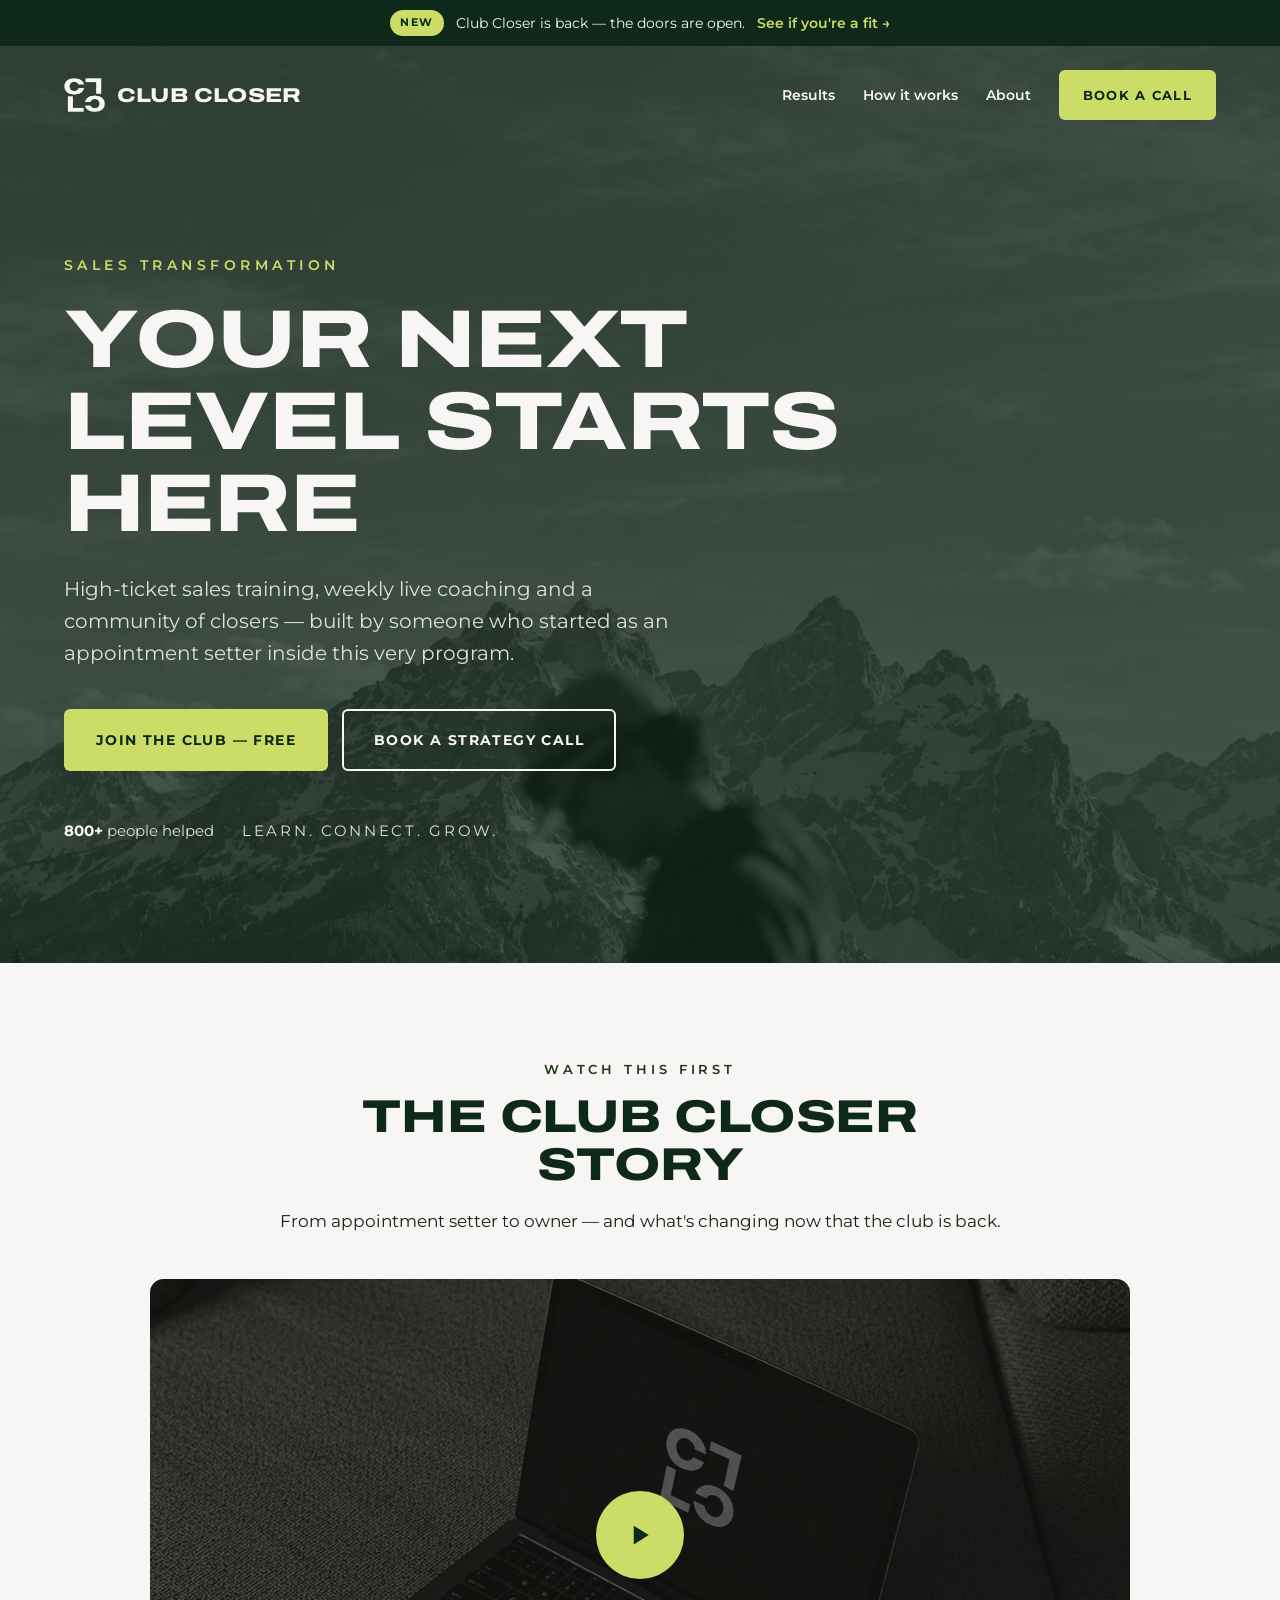
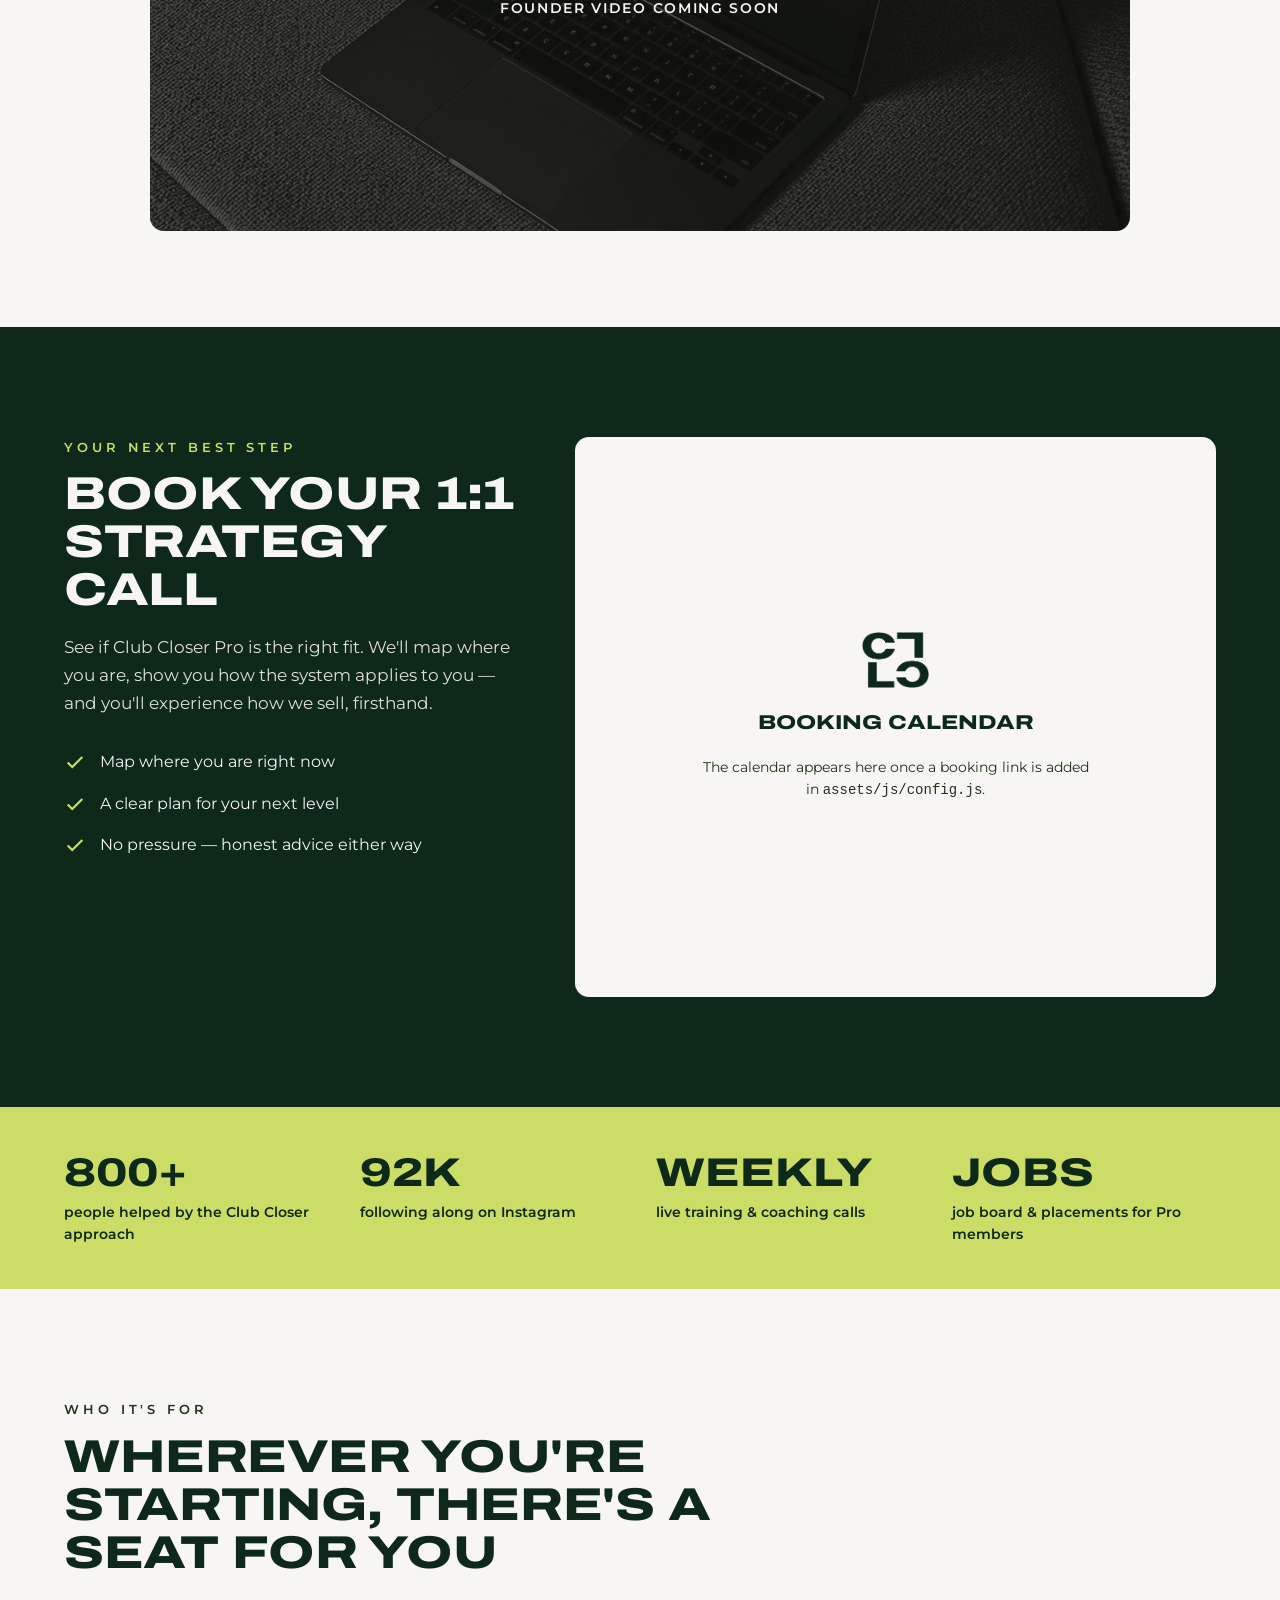
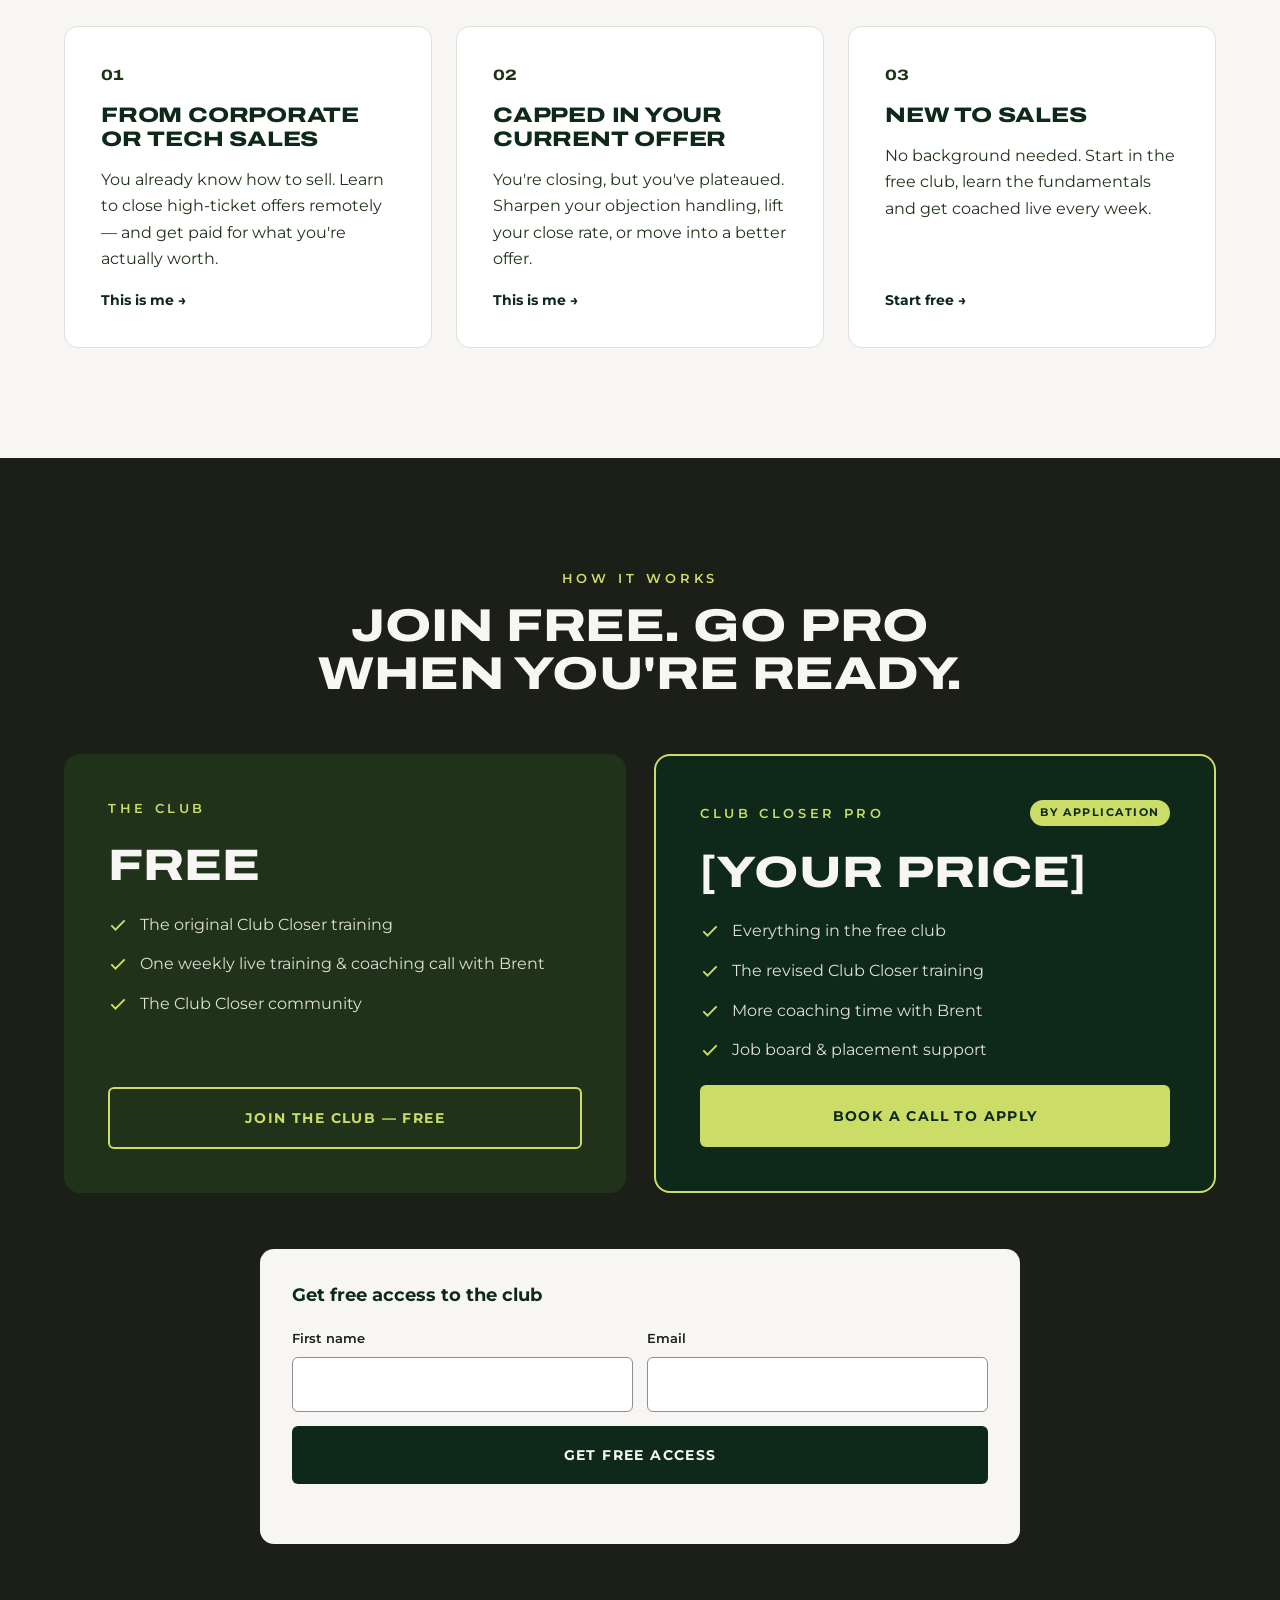
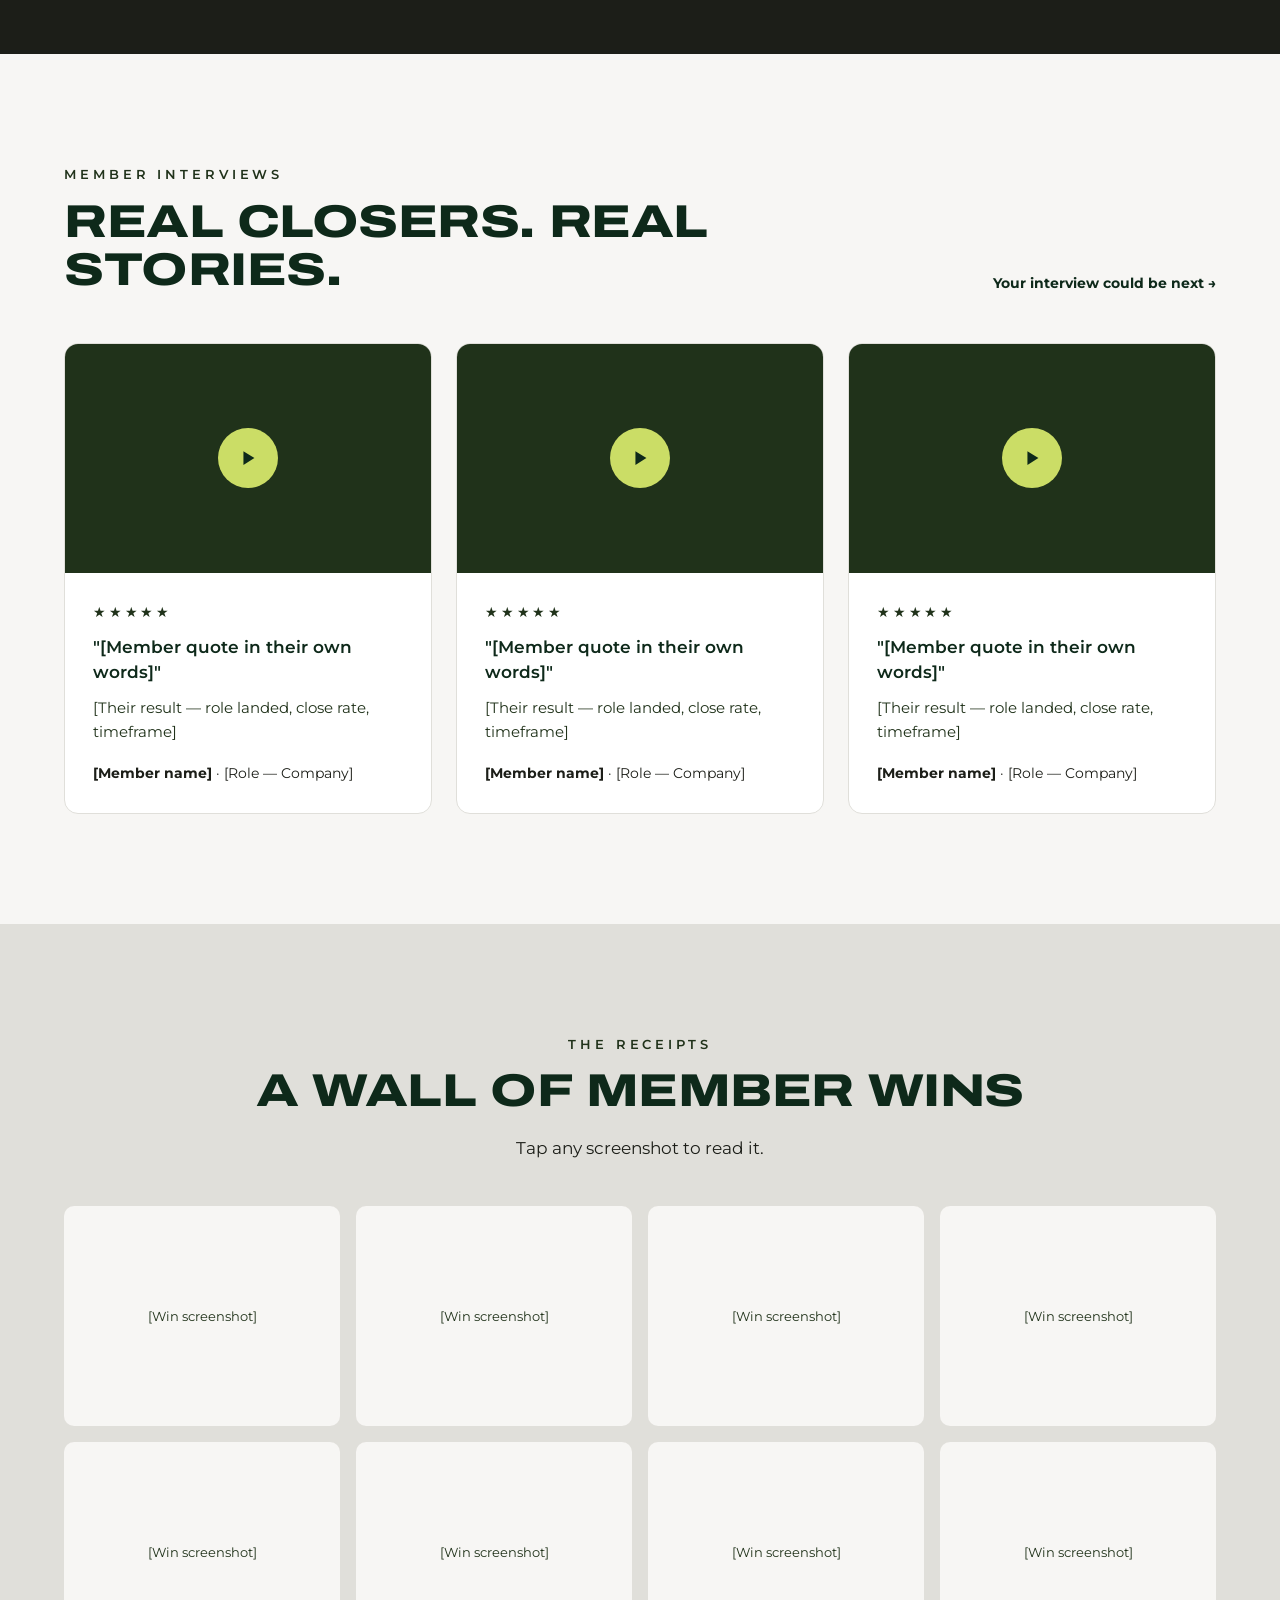
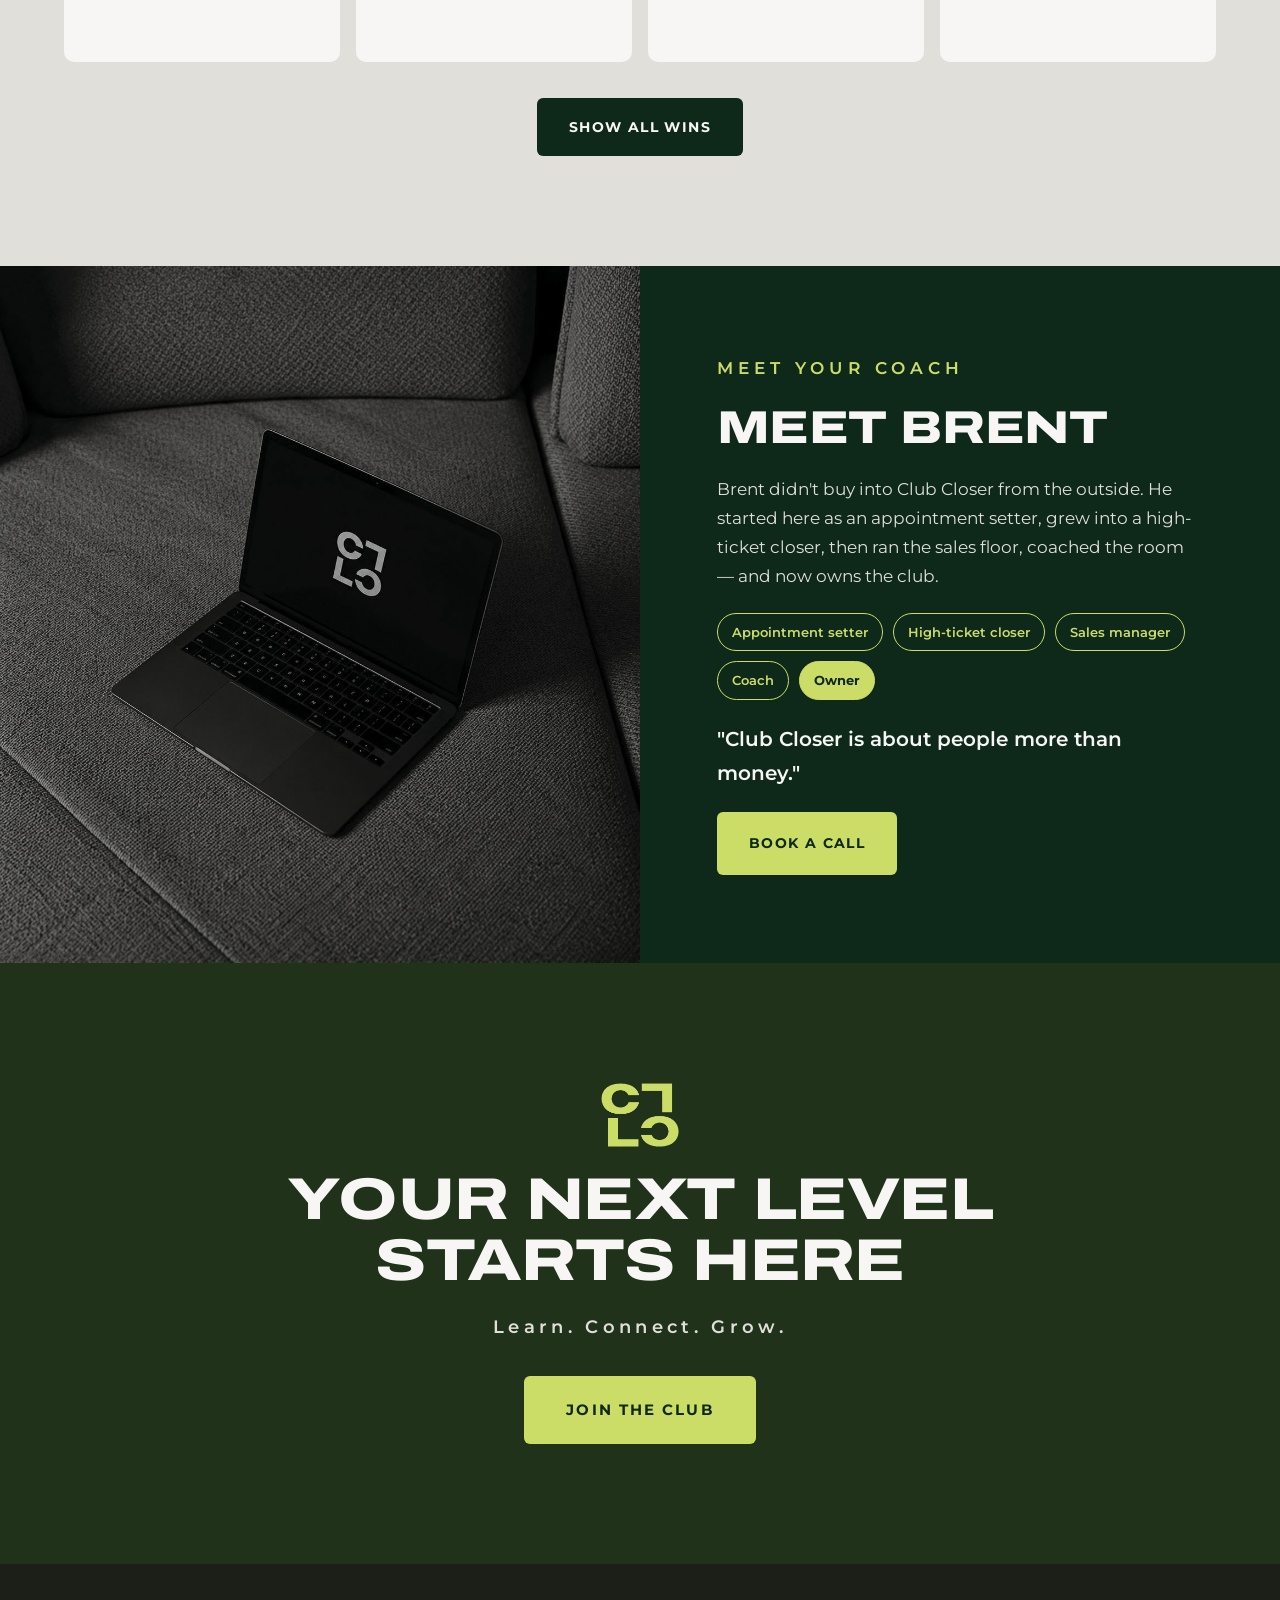
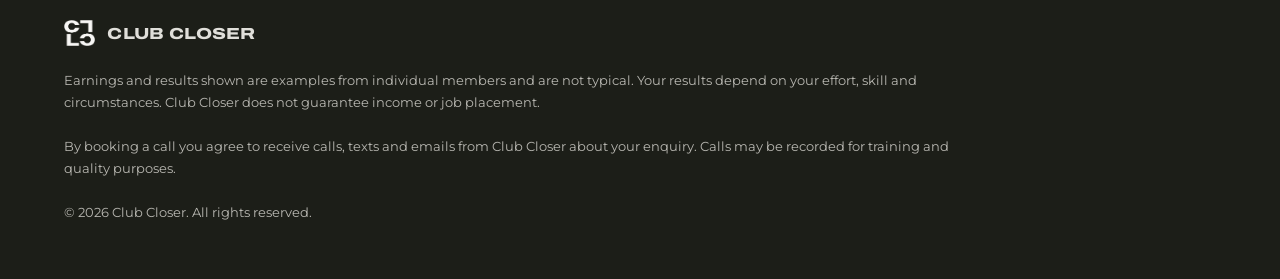
==== index.html @ db90b240 "Club Closer funnel: landing page and thank-you page Co-Authored-By: Claude Opus 5.5 <noreply@anthrop" ====
<!doctype html>
<html lang="en">
<head>
<meta charset="utf-8">
<meta name="viewport" content="width=device-width, initial-scale=1">
<title>Club Closer — Your Next Level Starts Here</title>
<meta name="description" content="High-ticket sales training, weekly live coaching and a community of closers. Join the club free, or book a call to apply for Club Closer Pro.">
<meta property="og:title" content="Club Closer — Your Next Level Starts Here">
<meta property="og:description" content="High-ticket sales training, weekly live coaching and a community of closers. Learn. Connect. Grow.">
<meta property="og:type" content="website">
<meta property="og:image" content="/assets/img/hero.jpg">
<meta name="theme-color" content="#0E291A">
<link rel="icon" type="image/png" href="/assets/img/mark-green.png">
<link rel="preconnect" href="https://fonts.googleapis.com">
<link rel="preconnect" href="https://fonts.gstatic.com" crossorigin>
<link rel="stylesheet" href="https://fonts.googleapis.com/css2?family=Archivo:wdth,wght@125,700;125,800;125,900&family=Montserrat:wght@400;500;600;700&display=swap">
<link rel="stylesheet" href="/assets/css/styles.css">
</head>
<body id="top">

<!-- Announcement bar -->
<div class="annc">
  <span class="badge">NEW</span>
  <span>Club Closer is back — the doors are open.</span>
  <a href="#book">See if you're a fit →</a>
</div>

<!-- Hero -->
<header class="hero">
  <img class="hero-bg" src="/assets/img/hero.jpg" alt="" fetchpriority="high">
  <div class="container">
    <nav class="nav" aria-label="Main">
      <a class="brand" href="#top"><img src="/assets/img/mark-white.png" alt=""><span>CLUB CLOSER</span></a>
      <div class="nav-links">
        <a href="#results">Results</a>
        <a href="#how">How it works</a>
        <a href="#about">About</a>
        <a class="btn btn-lime btn-sm" href="#book">Book a call</a>
      </div>
    </nav>
    <div class="hero-body">
      <p class="eyebrow lime">Sales Transformation</p>
      <h1 class="display h1">Your next level starts here</h1>
      <p class="hero-sub">High-ticket sales training, weekly live coaching and a community of closers — built by someone who started as an appointment setter inside this very program.</p>
      <div class="hero-ctas">
        <a class="btn btn-lime" href="#how">Join the club — free</a>
        <a class="btn btn-outline-light" href="#book">Book a strategy call</a>
      </div>
      <div class="hero-proof">
        <span><strong>800+</strong> people helped</span>
        <span class="tracked">LEARN. CONNECT. GROW.</span>
      </div>
    </div>
  </div>
</header>

<main>

<!-- Founder video -->
<section class="container section-tight">
  <div class="center narrow reveal">
    <p class="eyebrow">Watch this first</p>
    <h2 class="display h2 forest">The Club Closer story</h2>
    <p class="lead">From appointment setter to owner — and what's changing now that the club is back.</p>
  </div>
  <div class="video reveal" data-video-slot="founder" data-autoplay>
    <div class="video-placeholder">
      <img class="bg" src="/assets/img/laptop.jpg" alt="">
      <span class="play" aria-hidden="true"><svg width="30" height="30" viewBox="0 0 24 24"><path d="M7 4.5v15l12-7.5z" fill="#0E291A"/></svg></span>
      <span class="video-label">Founder video coming soon</span>
    </div>
  </div>
</section>

<!-- Booking -->
<section id="book" class="bg-forest on-dark section" style="margin-top:56px">
  <div class="container book-grid">
    <div class="book-copy reveal">
      <p class="eyebrow">Your next best step</p>
      <h2 class="display h2">Book your 1:1 strategy call</h2>
      <p class="lead">See if Club Closer Pro is the right fit. We'll map where you are, show you how the system applies to you — and you'll experience how we sell, firsthand.</p>
      <ul class="checks">
        <li><svg width="22" height="22" viewBox="0 0 24 24" fill="none" stroke="#CBDD66" stroke-width="2.4" aria-hidden="true"><path d="M4 12.5l5 5L20 6.5"/></svg>Map where you are right now</li>
        <li><svg width="22" height="22" viewBox="0 0 24 24" fill="none" stroke="#CBDD66" stroke-width="2.4" aria-hidden="true"><path d="M4 12.5l5 5L20 6.5"/></svg>A clear plan for your next level</li>
        <li><svg width="22" height="22" viewBox="0 0 24 24" fill="none" stroke="#CBDD66" stroke-width="2.4" aria-hidden="true"><path d="M4 12.5l5 5L20 6.5"/></svg>No pressure — honest advice either way</li>
      </ul>
    </div>
    <div id="calendar" class="book-cal reveal">
      <div class="cal-placeholder">
        <img src="/assets/img/mark-green.png" alt="">
        <strong>Booking calendar</strong>
        <p>The calendar appears here once a booking link is added in <code>assets/js/config.js</code>.</p>
      </div>
    </div>
  </div>
</section>

<!-- Stats -->
<section class="bg-lime" aria-label="Club Closer in numbers">
  <div class="container stats">
    <div class="stat"><div class="stat-num">800+</div><div class="stat-label">people helped by the Club Closer approach</div></div>
    <div class="stat"><div class="stat-num">92K</div><div class="stat-label">following along on Instagram</div></div>
    <div class="stat"><div class="stat-num">WEEKLY</div><div class="stat-label">live training &amp; coaching calls</div></div>
    <div class="stat"><div class="stat-num">JOBS</div><div class="stat-label">job board &amp; placements for Pro members</div></div>
  </div>
</section>

<!-- Who it's for -->
<section class="container section">
  <div class="narrow reveal">
    <p class="eyebrow">Who it's for</p>
    <h2 class="display h2 forest">Wherever you're starting, there's a seat for you</h2>
  </div>
  <div class="cards">
    <article class="card reveal">
      <span class="num">01</span>
      <h3 class="display h3">From corporate or tech sales</h3>
      <p>You already know how to sell. Learn to close high-ticket offers remotely — and get paid for what you're actually worth.</p>
      <a class="more" href="#book">This is me →</a>
    </article>
    <article class="card reveal">
      <span class="num">02</span>
      <h3 class="display h3">Capped in your current offer</h3>
      <p>You're closing, but you've plateaued. Sharpen your objection handling, lift your close rate, or move into a better offer.</p>
      <a class="more" href="#book">This is me →</a>
    </article>
    <article class="card reveal">
      <span class="num">03</span>
      <h3 class="display h3">New to sales</h3>
      <p>No background needed. Start in the free club, learn the fundamentals and get coached live every week.</p>
      <a class="more" href="#how">Start free →</a>
    </article>
  </div>
</section>

<!-- How it works -->
<section id="how" class="bg-ink on-dark section">
  <div class="container">
    <div class="center narrow reveal">
      <p class="eyebrow">How it works</p>
      <h2 class="display h2">Join free. Go pro when you're ready.</h2>
    </div>
    <div class="plans">
      <div class="plan plan-free reveal">
        <span class="plan-name">The Club</span>
        <div class="plan-price">FREE</div>
        <ul>
          <li><svg width="20" height="20" viewBox="0 0 24 24" fill="none" stroke="#CBDD66" stroke-width="2.4" aria-hidden="true"><path d="M4 12.5l5 5L20 6.5"/></svg>The original Club Closer training</li>
          <li><svg width="20" height="20" viewBox="0 0 24 24" fill="none" stroke="#CBDD66" stroke-width="2.4" aria-hidden="true"><path d="M4 12.5l5 5L20 6.5"/></svg>One weekly live training &amp; coaching call with Brent</li>
          <li><svg width="20" height="20" viewBox="0 0 24 24" fill="none" stroke="#CBDD66" stroke-width="2.4" aria-hidden="true"><path d="M4 12.5l5 5L20 6.5"/></svg>The Club Closer community</li>
        </ul>
        <a class="btn btn-outline-lime" href="#join">Join the club — free</a>
      </div>
      <div class="plan plan-pro reveal">
        <div class="plan-head"><span class="plan-name">Club Closer Pro</span><span class="badge">BY APPLICATION</span></div>
        <div class="plan-price">[YOUR PRICE]</div>
        <ul>
          <li><svg width="20" height="20" viewBox="0 0 24 24" fill="none" stroke="#CBDD66" stroke-width="2.4" aria-hidden="true"><path d="M4 12.5l5 5L20 6.5"/></svg>Everything in the free club</li>
          <li><svg width="20" height="20" viewBox="0 0 24 24" fill="none" stroke="#CBDD66" stroke-width="2.4" aria-hidden="true"><path d="M4 12.5l5 5L20 6.5"/></svg>The revised Club Closer training</li>
          <li><svg width="20" height="20" viewBox="0 0 24 24" fill="none" stroke="#CBDD66" stroke-width="2.4" aria-hidden="true"><path d="M4 12.5l5 5L20 6.5"/></svg>More coaching time with Brent</li>
          <li><svg width="20" height="20" viewBox="0 0 24 24" fill="none" stroke="#CBDD66" stroke-width="2.4" aria-hidden="true"><path d="M4 12.5l5 5L20 6.5"/></svg>Job board &amp; placement support</li>
        </ul>
        <a class="btn btn-lime" href="#book">Book a call to apply</a>
      </div>
    </div>

    <form id="join" class="join reveal" novalidate>
      <p class="join-title">Get free access to the club</p>
      <div class="join-row" id="join-form-row">
        <div class="field"><label for="j-name">First name</label><input id="j-name" name="first_name" type="text" autocomplete="given-name"></div>
        <div class="field"><label for="j-email">Email</label><input id="j-email" name="email" type="email" autocomplete="email" required></div>
        <button class="btn btn-forest" type="submit">Get free access</button>
      </div>
      <p class="join-msg" id="join-msg" role="status" aria-live="polite"></p>
    </form>
  </div>
</section>

<!-- Member interviews -->
<section id="results" class="container section">
  <div class="section-head reveal">
    <div class="narrow">
      <p class="eyebrow">Member interviews</p>
      <h2 class="display h2 forest">Real closers. Real stories.</h2>
    </div>
    <a class="more" href="#book">Your interview could be next →</a>
  </div>
  <!-- To add an interview: put the Wistia ID in data-wistia and a thumbnail in /assets/img. -->
  <div class="cards">
    <article class="interview reveal">
      <button class="interview-thumb" type="button" data-wistia="" aria-label="Watch member interview">
        <span class="play sm" aria-hidden="true"><svg width="22" height="22" viewBox="0 0 24 24"><path d="M7 4.5v15l12-7.5z" fill="#0E291A"/></svg></span>
      </button>
      <div class="interview-body">
        <div class="stars" role="img" aria-label="5 stars">★★★★★</div>
        <p class="quote">"[Member quote in their own words]"</p>
        <p class="result">[Their result — role landed, close rate, timeframe]</p>
        <div class="who"><strong>[Member name]</strong> · [Role — Company]</div>
      </div>
    </article>
    <article class="interview reveal">
      <button class="interview-thumb" type="button" data-wistia="" aria-label="Watch member interview">
        <span class="play sm" aria-hidden="true"><svg width="22" height="22" viewBox="0 0 24 24"><path d="M7 4.5v15l12-7.5z" fill="#0E291A"/></svg></span>
      </button>
      <div class="interview-body">
        <div class="stars" role="img" aria-label="5 stars">★★★★★</div>
        <p class="quote">"[Member quote in their own words]"</p>
        <p class="result">[Their result — role landed, close rate, timeframe]</p>
        <div class="who"><strong>[Member name]</strong> · [Role — Company]</div>
      </div>
    </article>
    <article class="interview reveal">
      <button class="interview-thumb" type="button" data-wistia="" aria-label="Watch member interview">
        <span class="play sm" aria-hidden="true"><svg width="22" height="22" viewBox="0 0 24 24"><path d="M7 4.5v15l12-7.5z" fill="#0E291A"/></svg></span>
      </button>
      <div class="interview-body">
        <div class="stars" role="img" aria-label="5 stars">★★★★★</div>
        <p class="quote">"[Member quote in their own words]"</p>
        <p class="result">[Their result — role landed, close rate, timeframe]</p>
        <div class="who"><strong>[Member name]</strong> · [Role — Company]</div>
      </div>
    </article>
  </div>
</section>

<!-- Win wall -->
<section class="bg-stone section" aria-labelledby="wins-title">
  <div class="container">
    <div class="center reveal">
      <p class="eyebrow">The receipts</p>
      <h2 id="wins-title" class="display h2 forest">A wall of member wins</h2>
      <p class="lead">Tap any screenshot to read it.</p>
    </div>
    <!-- To add a win: replace the text inside a .win button with <img src="/assets/img/wins/NAME.jpg" alt="Win from NAME">.
         Add class "is-hidden" to wins that should only show after "Show all wins". -->
    <div class="wins">
      <button class="win" type="button">[Win screenshot]</button>
      <button class="win" type="button">[Win screenshot]</button>
      <button class="win" type="button">[Win screenshot]</button>
      <button class="win" type="button">[Win screenshot]</button>
      <button class="win" type="button">[Win screenshot]</button>
      <button class="win" type="button">[Win screenshot]</button>
      <button class="win" type="button">[Win screenshot]</button>
      <button class="win" type="button">[Win screenshot]</button>
    </div>
    <div class="center" style="margin-top:36px"><button id="show-all-wins" class="btn btn-forest" type="button">Show all wins</button></div>
  </div>
</section>

<!-- Founder -->
<section id="about" class="founder">
  <div class="founder-img"><img src="/assets/img/laptop.jpg" alt="Laptop showing the Club Closer logo" loading="lazy"></div>
  <div class="founder-copy">
    <p class="eyebrow lime" style="margin:0">Meet your coach</p>
    <h2 class="display h2">Meet Brent</h2>
    <p>Brent didn't buy into Club Closer from the outside. He started here as an appointment setter, grew into a high-ticket closer, then ran the sales floor, coached the room — and now owns the club.</p>
    <div class="pills">
      <span class="pill">Appointment setter</span>
      <span class="pill">High-ticket closer</span>
      <span class="pill">Sales manager</span>
      <span class="pill">Coach</span>
      <span class="pill solid">Owner</span>
    </div>
    <p class="founder-quote">"Club Closer is about people more than money."</p>
    <a class="btn btn-lime" href="#book">Book a call</a>
  </div>
</section>

<!-- Final CTA -->
<section class="final bg-moss on-dark">
  <div class="container">
    <img src="/assets/img/mark-lime.png" alt="">
    <h2 class="display">Your next level starts here</h2>
    <p class="tag">Learn. Connect. Grow.</p>
    <a class="btn btn-lime" href="#how">Join the club</a>
  </div>
</section>

</main>

<footer class="footer">
  <div class="container">
    <a class="brand" href="#top"><img src="/assets/img/mark-white.png" alt=""><span>CLUB CLOSER</span></a>
    <p>Earnings and results shown are examples from individual members and are not typical. Your results depend on your effort, skill and circumstances. Club Closer does not guarantee income or job placement.</p>
    <p>By booking a call you agree to receive calls, texts and emails from Club Closer about your enquiry. Calls may be recorded for training and quality purposes.</p>
    <p>© <span data-year>2026</span> Club Closer. All rights reserved.</p>
  </div>
</footer>

<!-- Pop-ups -->
<div id="video-modal" class="modal" role="dialog" aria-modal="true" aria-label="Member interview" hidden>
  <button class="modal-close" type="button" aria-label="Close video">×</button>
  <div class="modal-inner"><div id="video-modal-player" class="modal-video"></div></div>
</div>
<div id="image-modal" class="modal" role="dialog" aria-modal="true" aria-label="Member win" hidden>
  <button class="modal-close" type="button" aria-label="Close">×</button>
  <img id="image-modal-img" class="modal-img" src="" alt="">
</div>

<script src="/assets/js/config.js"></script>
<script src="/assets/js/main.js"></script>
<script defer src="/_vercel/insights/script.js"></script>
</body>
</html>
---- assets/css/styles.css ----
/* =========================================================
   Club Closer — brand styles
   Palette and type from the Club Closer Brand Style Sheet.
   ========================================================= */

/* Brand fonts. Drop the licensed web font files into /assets/fonts
   with these names and they take over automatically. Until then the
   free stand-ins (Archivo Expanded, Montserrat) are used. */
@font-face {
  font-family: "Alias Bold Expanded";
  src: url("../fonts/AliasBoldExpanded.woff2") format("woff2");
  font-weight: 800;
  font-display: swap;
}
@font-face {
  font-family: "Gotham";
  src: url("../fonts/Gotham-Book.woff2") format("woff2");
  font-weight: 400;
  font-display: swap;
}
@font-face {
  font-family: "Gotham";
  src: url("../fonts/Gotham-Bold.woff2") format("woff2");
  font-weight: 700;
  font-display: swap;
}

:root {
  --ink: #1C1E18;
  --forest: #0E291A;
  --moss: #20321A;
  --stone: #E0DFDA;
  --paper: #F7F6F4;
  --lime: #CBDD66;
  --white: #FFFFFF;
  --muted: #B9B8B2;

  --font-display: "Alias Bold Expanded", "Archivo", sans-serif;
  --font-body: "Gotham", "Montserrat", sans-serif;

  --radius: 14px;
  --container: 1200px;
}

*, *::before, *::after { box-sizing: border-box; }
html { scroll-behavior: smooth; }
body {
  margin: 0;
  font-family: var(--font-body);
  color: var(--ink);
  background: var(--paper);
  line-height: 1.6;
  -webkit-font-smoothing: antialiased;
}
img { max-width: 100%; display: block; }
a { color: var(--forest); }
a:hover { color: var(--moss); }
:focus-visible { outline: 3px solid var(--lime); outline-offset: 3px; }

.container { max-width: var(--container); margin: 0 auto; padding: 0 24px; }

/* ---------- Type ---------- */
.display {
  margin: 0;
  font-family: var(--font-display);
  font-stretch: 125%;
  font-weight: 800;
  text-transform: uppercase;
  letter-spacing: -0.01em;
  line-height: 1.04;
}
.h1 { font-size: clamp(40px, 6.4vw, 84px); line-height: 1; }
.h2 { font-size: clamp(30px, 3.6vw, 46px); }
.h3 { font-size: 21px; line-height: 1.15; }
.eyebrow {
  margin: 0 0 14px;
  font-weight: 600;
  font-size: 13px;
  letter-spacing: 0.3em;
  text-transform: uppercase;
  color: var(--moss);
}
.on-dark .eyebrow, .eyebrow.lime { color: var(--lime); }
.lead { font-size: 17px; line-height: 1.65; margin: 18px 0 0; }
.center { text-align: center; }
.narrow { max-width: 760px; }
.center.narrow { margin-left: auto; margin-right: auto; }

/* ---------- Buttons ---------- */
.btn {
  display: inline-block;
  text-decoration: none;
  font-family: var(--font-body);
  font-weight: 700;
  font-size: 14px;
  letter-spacing: 0.1em;
  text-transform: uppercase;
  padding: 18px 30px;
  border-radius: 6px;
  border: 2px solid transparent;
  cursor: pointer;
  text-align: center;
  transition: transform .15s ease, background-color .15s ease;
}
.btn:hover { transform: translateY(-1px); }
.btn-lime { background: var(--lime); color: var(--forest); }
.btn-lime:hover { background: #d6e57f; color: var(--forest); }
.btn-forest { background: var(--forest); color: var(--paper); }
.btn-forest:hover { background: var(--moss); color: var(--paper); }
.btn-outline-light { border-color: var(--paper); color: var(--paper); }
.btn-outline-light:hover { background: var(--paper); color: var(--forest); }
.btn-outline-lime { border-color: var(--lime); color: var(--lime); }
.btn-outline-lime:hover { background: var(--lime); color: var(--forest); }
.btn-sm { padding: 13px 22px; font-size: 13px; }

/* ---------- Announcement + nav ---------- */
.annc {
  background: var(--forest);
  color: var(--paper);
  padding: 10px 24px;
  display: flex; flex-wrap: wrap; justify-content: center; align-items: center;
  gap: 12px; font-size: 14px;
}
.badge {
  background: var(--lime); color: var(--forest);
  font-weight: 700; font-size: 11px; letter-spacing: 0.14em;
  padding: 4px 10px; border-radius: 999px;
}
.annc a { color: var(--lime); font-weight: 600; text-decoration: none; }

.brand { display: flex; align-items: center; gap: 12px; text-decoration: none; color: var(--paper); }
.brand img { height: 34px; width: auto; }
.brand span { font-family: var(--font-display); font-stretch: 125%; font-weight: 800; font-size: 20px; letter-spacing: 0.01em; }
.brand:hover { color: var(--paper); }

.nav { display: flex; flex-wrap: wrap; justify-content: space-between; align-items: center; gap: 16px; padding: 24px 0; }
.nav-links { display: flex; flex-wrap: wrap; align-items: center; gap: 28px; font-size: 14px; font-weight: 600; }
.nav-links a:not(.btn) { color: var(--paper); text-decoration: none; }
.nav-links a:not(.btn):hover { color: var(--lime); }

/* ---------- Hero ---------- */
.hero { position: relative; background: var(--ink); overflow: hidden; color: var(--paper); }
.hero-bg { position: absolute; inset: 0; width: 100%; height: 100%; object-fit: cover; object-position: center 40%; opacity: .55; }
.hero::after { content: ""; position: absolute; inset: 0; background: rgba(14, 41, 26, .55); }
.hero > .container { position: relative; z-index: 1; }
.hero-body { padding: 110px 0 120px; max-width: 880px; }
.hero-body .eyebrow { font-size: 14px; letter-spacing: .32em; margin-bottom: 22px; }
.hero-sub { margin: 28px 0 0; font-size: 20px; line-height: 1.6; color: var(--stone); max-width: 640px; }
.hero-ctas { display: flex; flex-wrap: wrap; gap: 14px; margin-top: 40px; }
.hero-proof { display: flex; flex-wrap: wrap; gap: 28px; margin-top: 48px; color: var(--stone); font-size: 15px; }
.hero-proof strong { color: var(--paper); }
.tracked { letter-spacing: .18em; }

/* ---------- Sections ---------- */
.section { padding-top: 110px; padding-bottom: 110px; }
.section-tight { padding-top: 96px; padding-bottom: 40px; }
.bg-forest { background: var(--forest); color: var(--paper); }
.bg-moss { background: var(--moss); color: var(--paper); }
.bg-ink { background: var(--ink); color: var(--paper); }
.bg-stone { background: var(--stone); }
.bg-lime { background: var(--lime); color: var(--forest); }
.on-dark .lead, .on-dark p { color: var(--stone); }
.on-dark .display { color: var(--paper); }
.display.forest { color: var(--forest); }

/* ---------- Video ---------- */
.video {
  margin: 44px auto 0; max-width: 980px; aspect-ratio: 16 / 9;
  background: var(--ink); border-radius: var(--radius);
  position: relative; overflow: hidden;
}
.video-placeholder {
  position: absolute; inset: 0;
  display: flex; flex-direction: column; justify-content: center; align-items: center; gap: 18px;
  color: var(--paper);
}
.video-placeholder img.bg { position: absolute; inset: 0; width: 100%; height: 100%; object-fit: cover; opacity: .45; }
.video-placeholder > *:not(.bg) { position: relative; }
.play {
  width: 88px; height: 88px; border-radius: 50%; border: none;
  background: var(--lime); display: flex; align-items: center; justify-content: center; cursor: pointer;
}
.play.sm { width: 60px; height: 60px; }
.video-note { font-size: 13px; color: var(--stone); }
.video-label { font-weight: 600; font-size: 14px; letter-spacing: .12em; text-transform: uppercase; }
.video .wistia_embed { position: absolute; inset: 0; }

/* ---------- Booking ---------- */
.book-grid { display: flex; flex-wrap: wrap; gap: 56px; align-items: flex-start; }
.book-copy { flex: 1 1 340px; min-width: 0; }
.book-cal {
  flex: 1.4 1 480px; min-width: 0;
  background: var(--paper); color: var(--moss);
  border-radius: var(--radius); min-height: 560px; overflow: hidden;
}
.book-cal .iclosed-widget, .book-cal iframe { width: 100%; min-height: 640px; border: 0; }
.cal-placeholder {
  min-height: 560px; padding: 40px; text-align: center;
  display: flex; flex-direction: column; justify-content: center; align-items: center; gap: 18px;
}
.cal-placeholder img { height: 56px; width: auto; }
.cal-placeholder strong { font-family: var(--font-display); font-stretch: 125%; font-weight: 800; font-size: 20px; color: var(--forest); text-transform: uppercase; }
.cal-placeholder p { margin: 0; font-size: 14px; max-width: 400px; color: var(--moss); }
.checks { display: flex; flex-direction: column; gap: 16px; margin-top: 32px; padding: 0; list-style: none; }
.checks li { display: flex; gap: 14px; align-items: flex-start; font-size: 16px; }
.checks svg { flex: 0 0 auto; margin-top: 2px; }

/* ---------- Stats ---------- */
.stats { display: flex; flex-wrap: wrap; justify-content: space-between; gap: 32px; padding-top: 44px; padding-bottom: 44px; }
.stat { flex: 1 1 200px; }
.stat-num { font-family: var(--font-display); font-stretch: 125%; font-weight: 800; font-size: 40px; line-height: 1.1; }
.stat-label { font-size: 14px; font-weight: 600; margin-top: 6px; }

/* ---------- Cards ---------- */
.cards { display: flex; flex-wrap: wrap; gap: 24px; margin-top: 48px; }
.card {
  flex: 1 1 300px; background: var(--white); border: 1px solid var(--stone);
  border-radius: var(--radius); padding: 36px;
  display: flex; flex-direction: column; gap: 16px;
}
.card .num { font-family: var(--font-display); font-stretch: 125%; font-weight: 800; font-size: 15px; color: var(--moss); }
.card .display { color: var(--forest); }
.card p { margin: 0; font-size: 16px; line-height: 1.65; color: var(--moss); }
.card .more { margin-top: auto; font-weight: 700; font-size: 14px; text-decoration: none; }

/* ---------- Plans ---------- */
.plans { display: flex; flex-wrap: wrap; gap: 28px; margin-top: 56px; align-items: stretch; }
.plan {
  flex: 1 1 360px; border-radius: 16px; padding: 44px;
  display: flex; flex-direction: column; gap: 22px; color: var(--paper);
}
.plan-free { background: var(--moss); }
.plan-pro { background: var(--forest); border: 2px solid var(--lime); }
.plan-head { display: flex; justify-content: space-between; align-items: center; gap: 12px; flex-wrap: wrap; }
.plan-name { color: var(--lime); font-weight: 600; font-size: 13px; letter-spacing: .28em; text-transform: uppercase; }
.plan-price { font-family: var(--font-display); font-stretch: 125%; font-weight: 800; font-size: 44px; line-height: 1.1; }
.plan ul { list-style: none; padding: 0; margin: 0; display: flex; flex-direction: column; gap: 14px; font-size: 16px; color: var(--stone); }
.plan li { display: flex; gap: 12px; }
.plan li svg { flex: 0 0 auto; margin-top: 3px; }
.plan .btn { margin-top: auto; }

.join {
  margin: 56px auto 0; max-width: 760px;
  background: var(--paper); color: var(--ink);
  border-radius: var(--radius); padding: 32px;
}
.join-title { margin: 0 0 18px; font-weight: 700; font-size: 18px; color: var(--forest); }
.join-row { display: flex; flex-wrap: wrap; gap: 14px; align-items: flex-end; }
.field { flex: 1 1 200px; display: flex; flex-direction: column; gap: 8px; }
.field label { font-size: 13px; font-weight: 600; }
.field input {
  font: inherit; padding: 14px; border: 1px solid #8F8E88; border-radius: 6px; background: var(--white); color: var(--ink);
}
.join .btn { flex: 1 1 170px; }
.join-msg { margin: 14px 0 0; font-size: 14px; color: var(--moss); min-height: 1em; }
.on-dark .join .join-title { color: var(--forest); }
.on-dark .join .join-msg { color: var(--moss); }

/* ---------- Interviews ---------- */
.section-head { display: flex; flex-wrap: wrap; justify-content: space-between; align-items: flex-end; gap: 24px; }
.section-head .more { font-weight: 700; font-size: 14px; text-decoration: none; }
.interview {
  flex: 1 1 300px; background: var(--white); border: 1px solid var(--stone);
  border-radius: var(--radius); overflow: hidden; display: flex; flex-direction: column;
}
.interview-thumb {
  aspect-ratio: 16 / 10; background: var(--moss); border: 0; padding: 0; width: 100%;
  display: flex; align-items: center; justify-content: center; cursor: pointer; position: relative;
}
.interview-thumb img { position: absolute; inset: 0; width: 100%; height: 100%; object-fit: cover; }
.interview-thumb .play { position: relative; }
.interview-body { padding: 28px; display: flex; flex-direction: column; gap: 12px; }
.stars { color: var(--moss); letter-spacing: .2em; font-size: 14px; }
.quote { margin: 0; font-size: 17px; font-weight: 600; line-height: 1.45; color: var(--forest); }
.result { margin: 0; font-size: 15px; color: var(--moss); }
.who { font-size: 14px; margin-top: 6px; }
.dark-cards .interview { background: var(--moss); border-color: var(--moss); color: var(--paper); }
.dark-cards .interview-thumb { background: var(--forest); }
.dark-cards .quote { color: var(--paper); }
.dark-cards .who { color: var(--stone); }

/* ---------- Wins ---------- */
.wins { display: flex; flex-wrap: wrap; gap: 16px; margin-top: 44px; }
.win {
  flex: 1 1 220px; height: 220px; background: var(--paper); border-radius: 10px; border: 0; padding: 0;
  display: flex; align-items: center; justify-content: center; color: var(--moss); font: inherit; font-size: 13px;
  overflow: hidden; cursor: zoom-in;
}
.win img { width: 100%; height: 100%; object-fit: cover; }
.win.is-hidden { display: none; }

/* ---------- Founder ---------- */
.founder { display: flex; flex-wrap: wrap; }
.founder-img { flex: 1 1 480px; min-height: 560px; position: relative; background: var(--ink); }
.founder-img img { position: absolute; inset: 0; width: 100%; height: 100%; object-fit: cover; }
.founder-copy {
  flex: 1 1 480px; background: var(--forest); color: var(--paper);
  padding: 88px clamp(24px, 6vw, 96px);
  display: flex; flex-direction: column; justify-content: center; gap: 22px;
}
.founder-copy p { margin: 0; font-size: 17px; line-height: 1.7; color: var(--stone); }
.pills { display: flex; flex-wrap: wrap; gap: 10px; }
.pill { border: 1px solid var(--lime); color: var(--lime); padding: 8px 14px; border-radius: 999px; font-size: 13px; font-weight: 600; }
.pill.solid { background: var(--lime); color: var(--forest); font-weight: 700; }
.founder-quote { font-size: 20px !important; line-height: 1.5; font-weight: 600; color: var(--paper) !important; }
.founder-copy .btn { align-self: flex-start; }

/* ---------- Final CTA ---------- */
.final { text-align: center; }
.final .container { max-width: 900px; padding-top: 120px; padding-bottom: 120px; display: flex; flex-direction: column; align-items: center; gap: 22px; }
.final img { height: 64px; width: auto; }
.final .display { font-size: clamp(34px, 4.6vw, 60px); }
.final .tag { margin: 0; font-size: 18px; letter-spacing: .24em; font-weight: 600; color: var(--stone); }
.final .btn { margin-top: 12px; padding: 20px 40px; font-size: 15px; letter-spacing: .14em; }

/* ---------- Footer ---------- */
.footer { background: var(--ink); color: var(--muted); }
.footer .container { padding-top: 56px; padding-bottom: 56px; display: flex; flex-direction: column; gap: 22px; font-size: 13px; line-height: 1.7; }
.footer p { margin: 0; max-width: 900px; }
.footer .brand img { height: 26px; }
.footer .brand span { font-size: 16px; }
.footer a { color: var(--stone); }

/* ---------- Thank-you page ---------- */
.confirm {
  background: var(--lime); color: var(--forest); padding: 14px 24px;
  display: flex; justify-content: center; align-items: center; gap: 10px; flex-wrap: wrap;
  font-size: 15px; font-weight: 600;
}
.ty-hero { background: var(--forest); color: var(--paper); }
.ty-hero .container { padding-top: 24px; padding-bottom: 100px; }
.ty-hero .brand { padding: 8px 0; display: inline-flex; }
.ty-hero .brand img { height: 30px; }
.ty-hero .brand span { font-size: 18px; }
.ty-hero-body { text-align: center; max-width: 820px; margin: 80px auto 0; }
.ty-hero-body .h1 { font-size: clamp(38px, 5.6vw, 72px); }
.ty-hero-body .lead { font-size: 19px; max-width: 620px; margin: 24px auto 0; color: var(--stone); }
.step-head { display: flex; flex-wrap: wrap; gap: 20px; align-items: baseline; }
.step-tag { font-family: var(--font-display); font-stretch: 125%; font-weight: 800; font-size: 15px; color: var(--forest); background: var(--lime); padding: 6px 12px; border-radius: 6px; }
.step-head .display { font-size: clamp(26px, 3vw, 38px); color: var(--forest); }
.step-sub { margin: 14px 0 0; font-size: 17px; color: var(--moss); }
.video.left { margin-left: 0; margin-top: 32px; }

.faqs { margin-top: 36px; display: flex; flex-direction: column; gap: 12px; max-width: 980px; }
.faq { background: var(--white); border: 1px solid var(--stone); border-radius: 12px; overflow: hidden; }
.faq-q {
  width: 100%; font: inherit; background: transparent; border: none; padding: 24px 28px;
  display: flex; justify-content: space-between; align-items: center; gap: 16px;
  cursor: pointer; text-align: left; color: var(--forest);
}
.faq-q span:first-child { font-size: 18px; font-weight: 700; }
.faq-sign {
  flex: 0 0 auto; width: 34px; height: 34px; border-radius: 50%;
  background: var(--forest); color: var(--lime);
  display: flex; align-items: center; justify-content: center; font-size: 20px; font-weight: 700;
}
.faq-a { padding: 0 28px 28px; display: flex; flex-wrap: wrap; gap: 24px; align-items: center; }
.faq-a[hidden] { display: none; }
.faq-video {
  flex: 1 1 260px; aspect-ratio: 16 / 9; background: var(--moss); border-radius: 10px;
  display: flex; align-items: center; justify-content: center; color: var(--stone); font-size: 13px; position: relative; overflow: hidden;
}
.faq-video .wistia_embed { position: absolute; inset: 0; }
.faq-a p { flex: 1.4 1 300px; margin: 0; font-size: 16px; line-height: 1.7; color: var(--moss); }

.showup { max-width: 900px; margin: 0 auto; padding: 100px 24px; text-align: center; }
.showup img { height: 54px; width: auto; margin: 0 auto; }
.showup .display { margin-top: 22px; }
.showup p { margin: 18px auto 0; font-size: 17px; line-height: 1.65; color: var(--moss); max-width: 620px; }
.chips { display: flex; flex-wrap: wrap; justify-content: center; gap: 14px; margin-top: 36px; padding: 0; list-style: none; }
.chips li {
  display: flex; align-items: center; gap: 10px; background: var(--white); border: 1px solid var(--stone);
  border-radius: 999px; padding: 12px 20px; font-size: 15px; font-weight: 600; color: var(--forest);
}

/* ---------- Modals ---------- */
.modal { position: fixed; inset: 0; z-index: 50; background: rgba(28, 30, 24, .92); display: flex; align-items: center; justify-content: center; padding: 24px; }
.modal[hidden] { display: none; }
.modal-inner { width: min(1100px, 100%); }
.modal-video { aspect-ratio: 16 / 9; background: #000; border-radius: 12px; overflow: hidden; position: relative; }
.modal-video .wistia_embed { position: absolute; inset: 0; }
.modal-img { max-height: 86vh; width: auto; margin: 0 auto; border-radius: 10px; }
.modal-close {
  position: absolute; top: 18px; right: 18px; width: 48px; height: 48px; border-radius: 50%;
  border: none; background: var(--lime); color: var(--forest); font-size: 26px; font-weight: 700; cursor: pointer;
}

/* ---------- Scroll reveal ---------- */
.reveal { opacity: 0; transform: translateY(18px); transition: opacity .6s ease, transform .6s ease; }
.reveal.in { opacity: 1; transform: none; }
@media (prefers-reduced-motion: reduce) {
  html { scroll-behavior: auto; }
  .reveal { opacity: 1; transform: none; transition: none; }
  .btn { transition: none; }
}

/* ---------- Small screens ---------- */
@media (max-width: 720px) {
  .nav-links { gap: 18px; }
  .nav-links a:not(.btn) { display: none; }
  .hero-body { padding: 64px 0 80px; }
  .hero-sub { font-size: 17px; }
  .section { padding-top: 80px; padding-bottom: 80px; }
  .plan, .card { padding: 30px; }
  .book-cal { min-height: 480px; }
  .founder-img { min-height: 340px; flex-basis: 100%; }
}
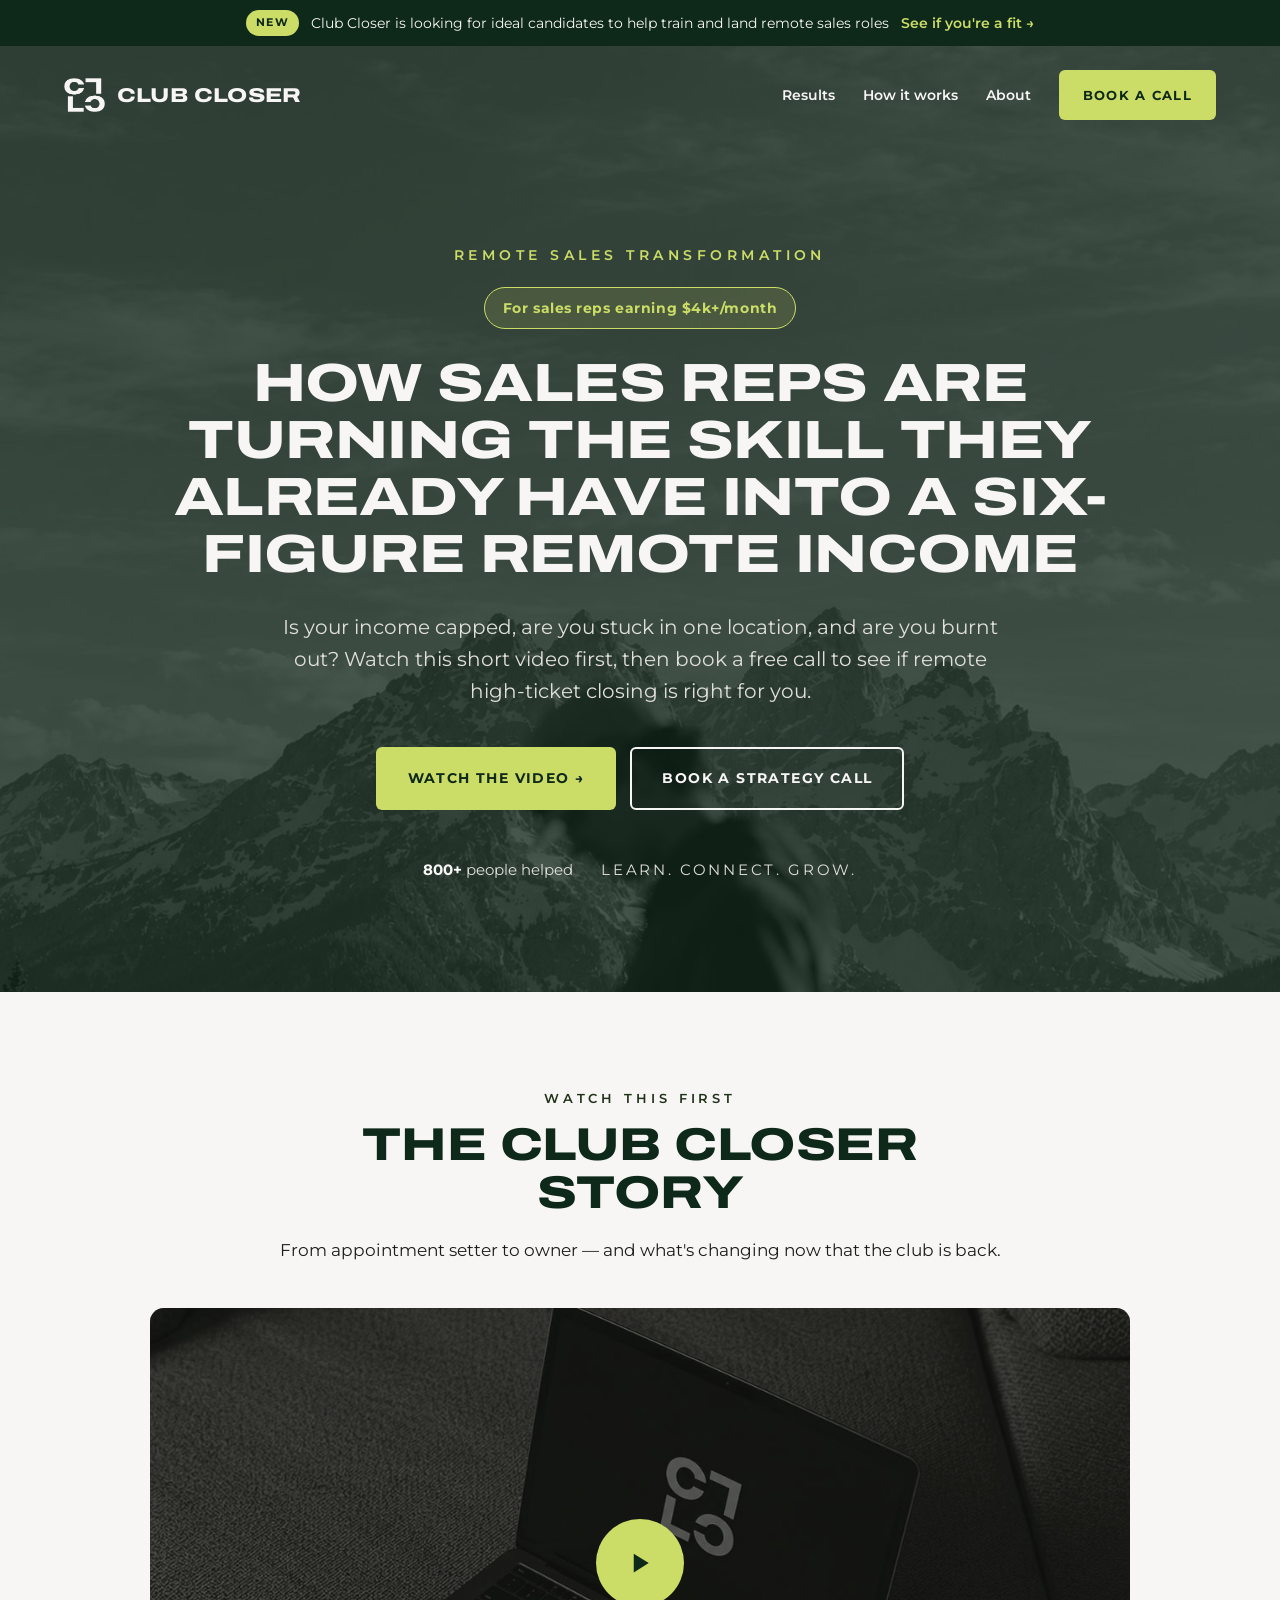
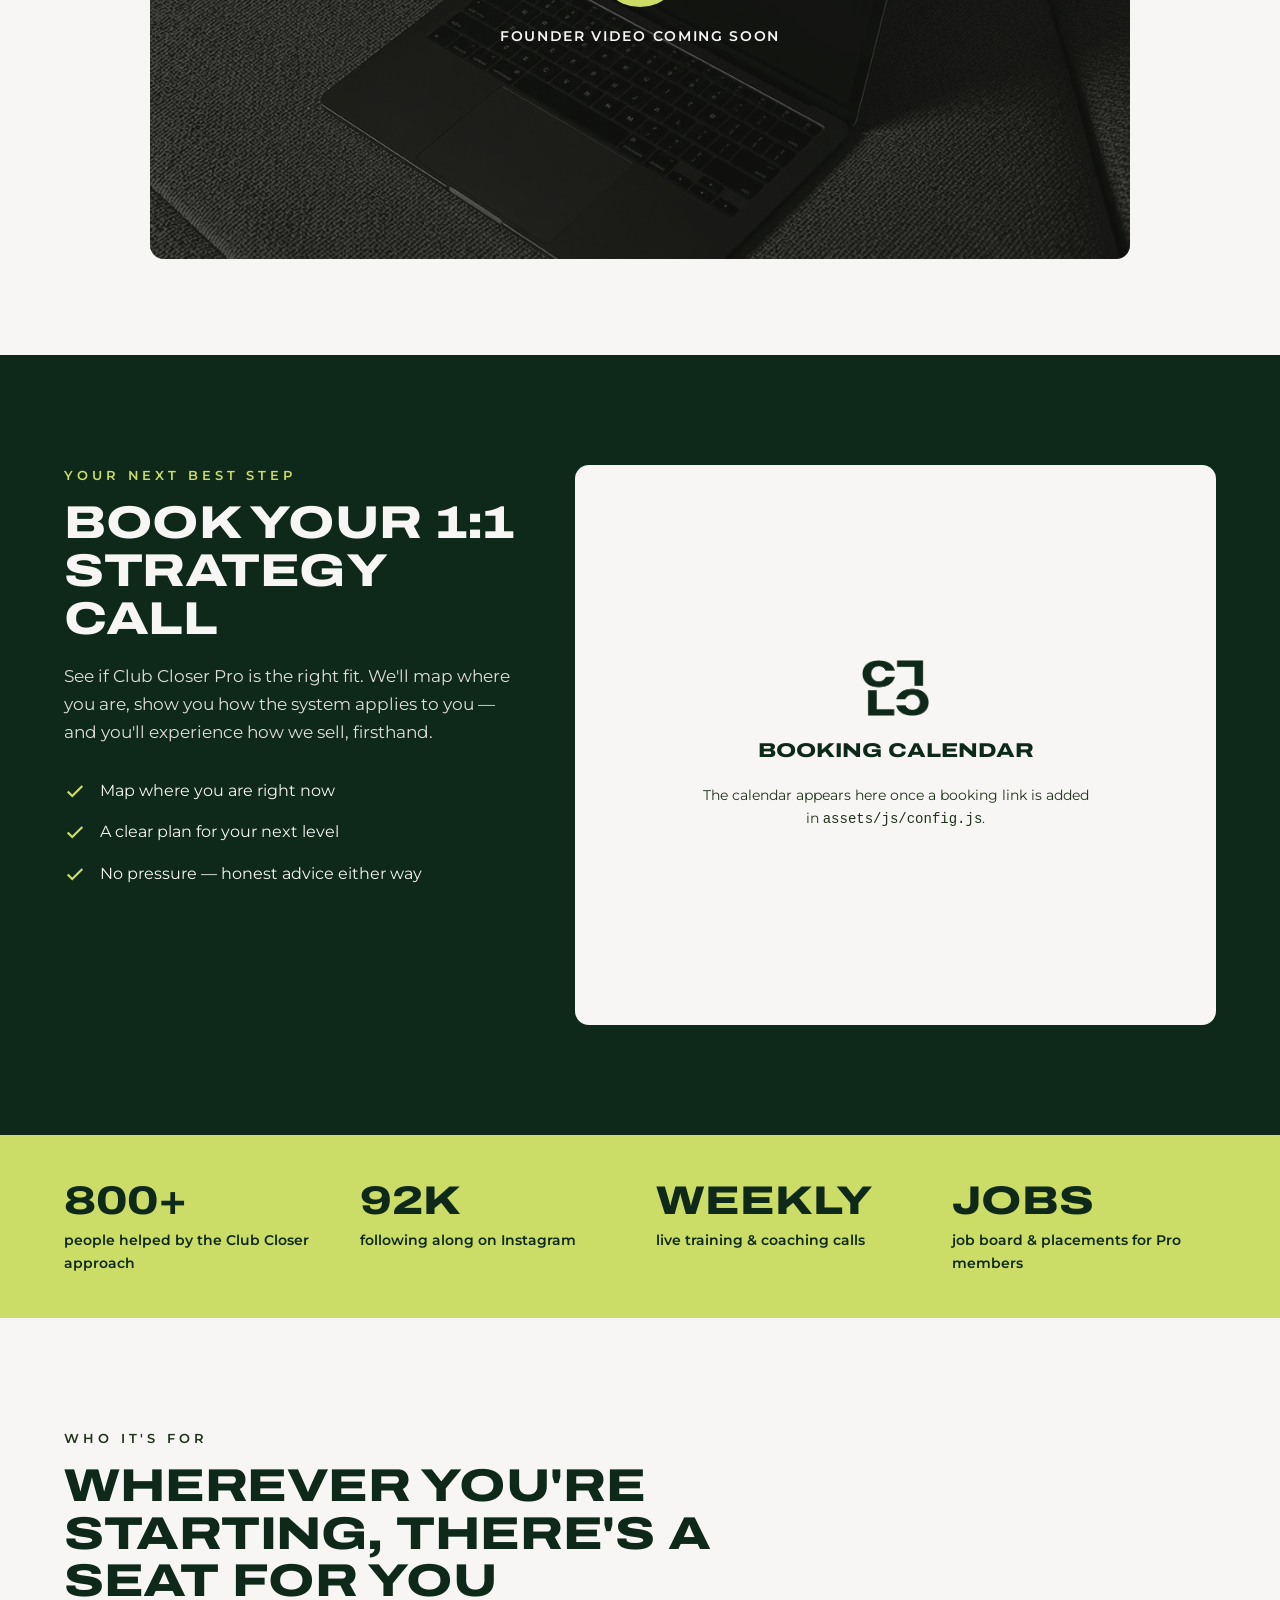
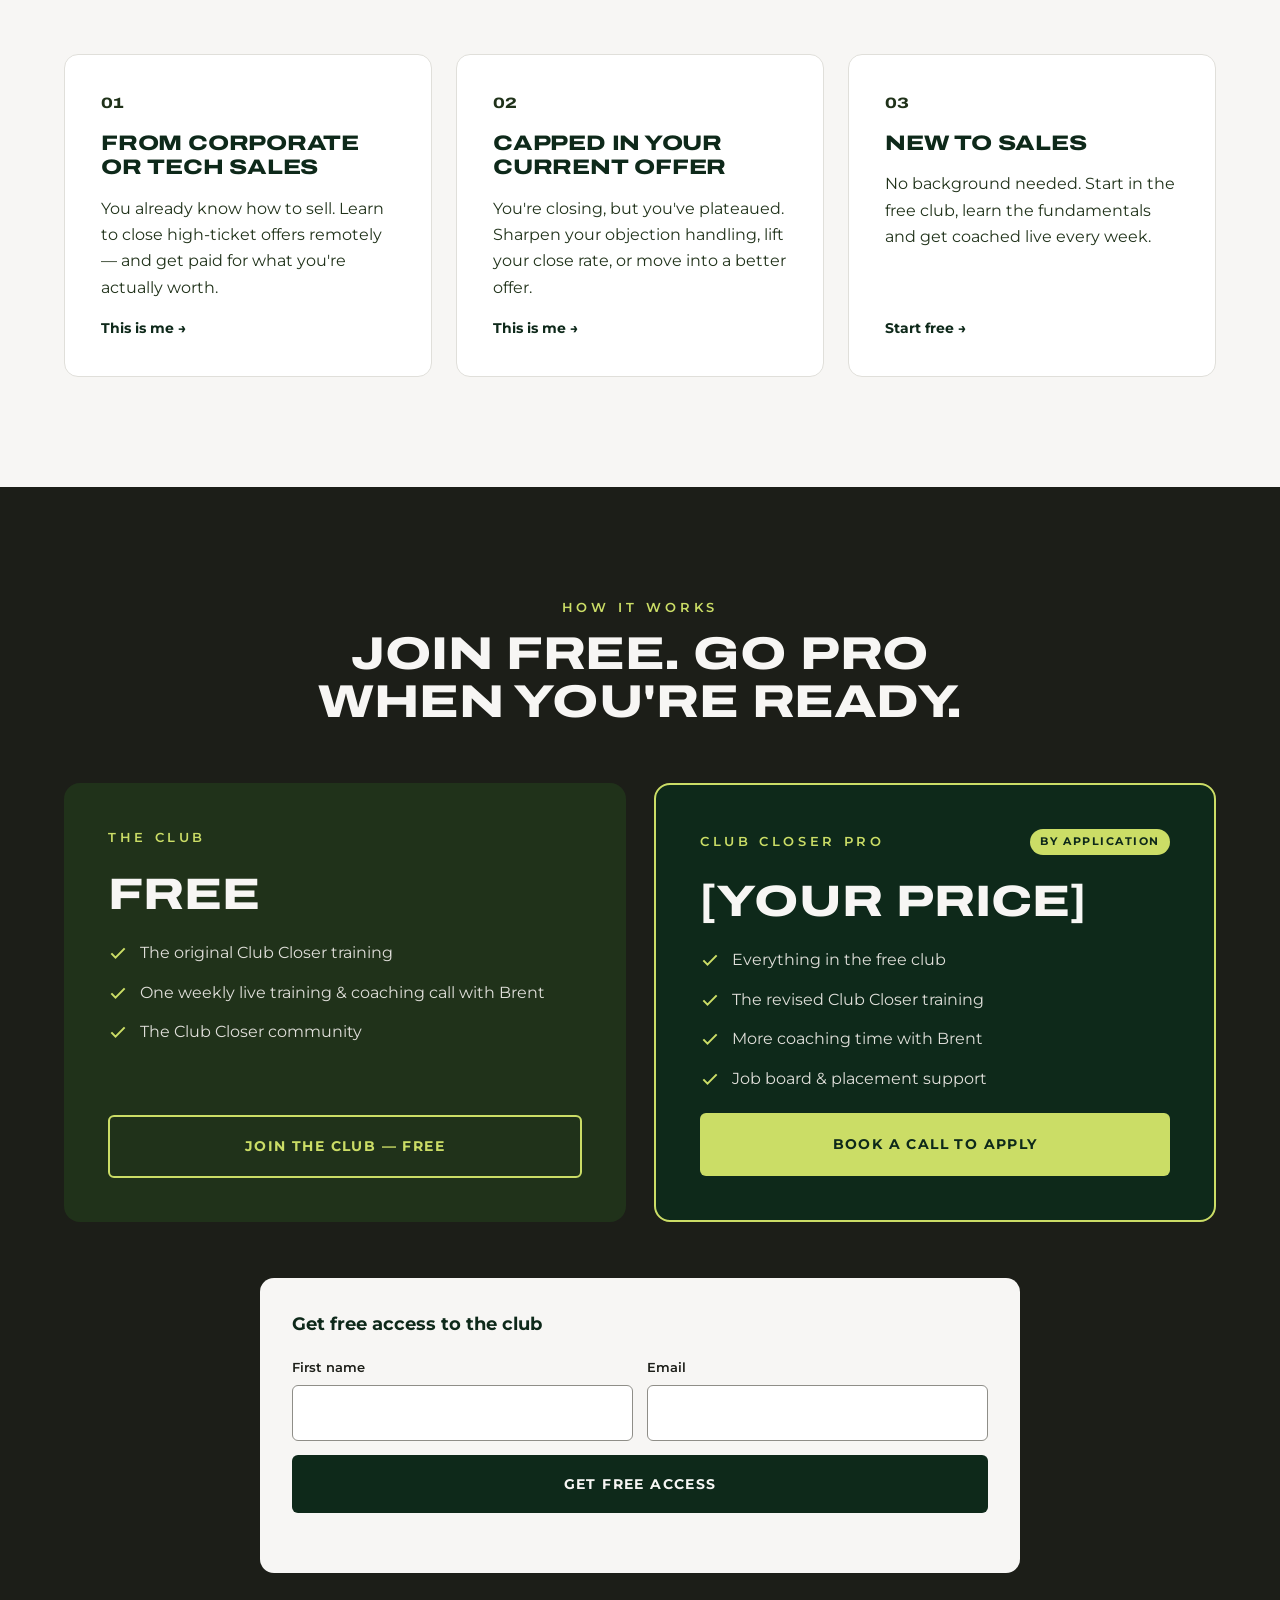
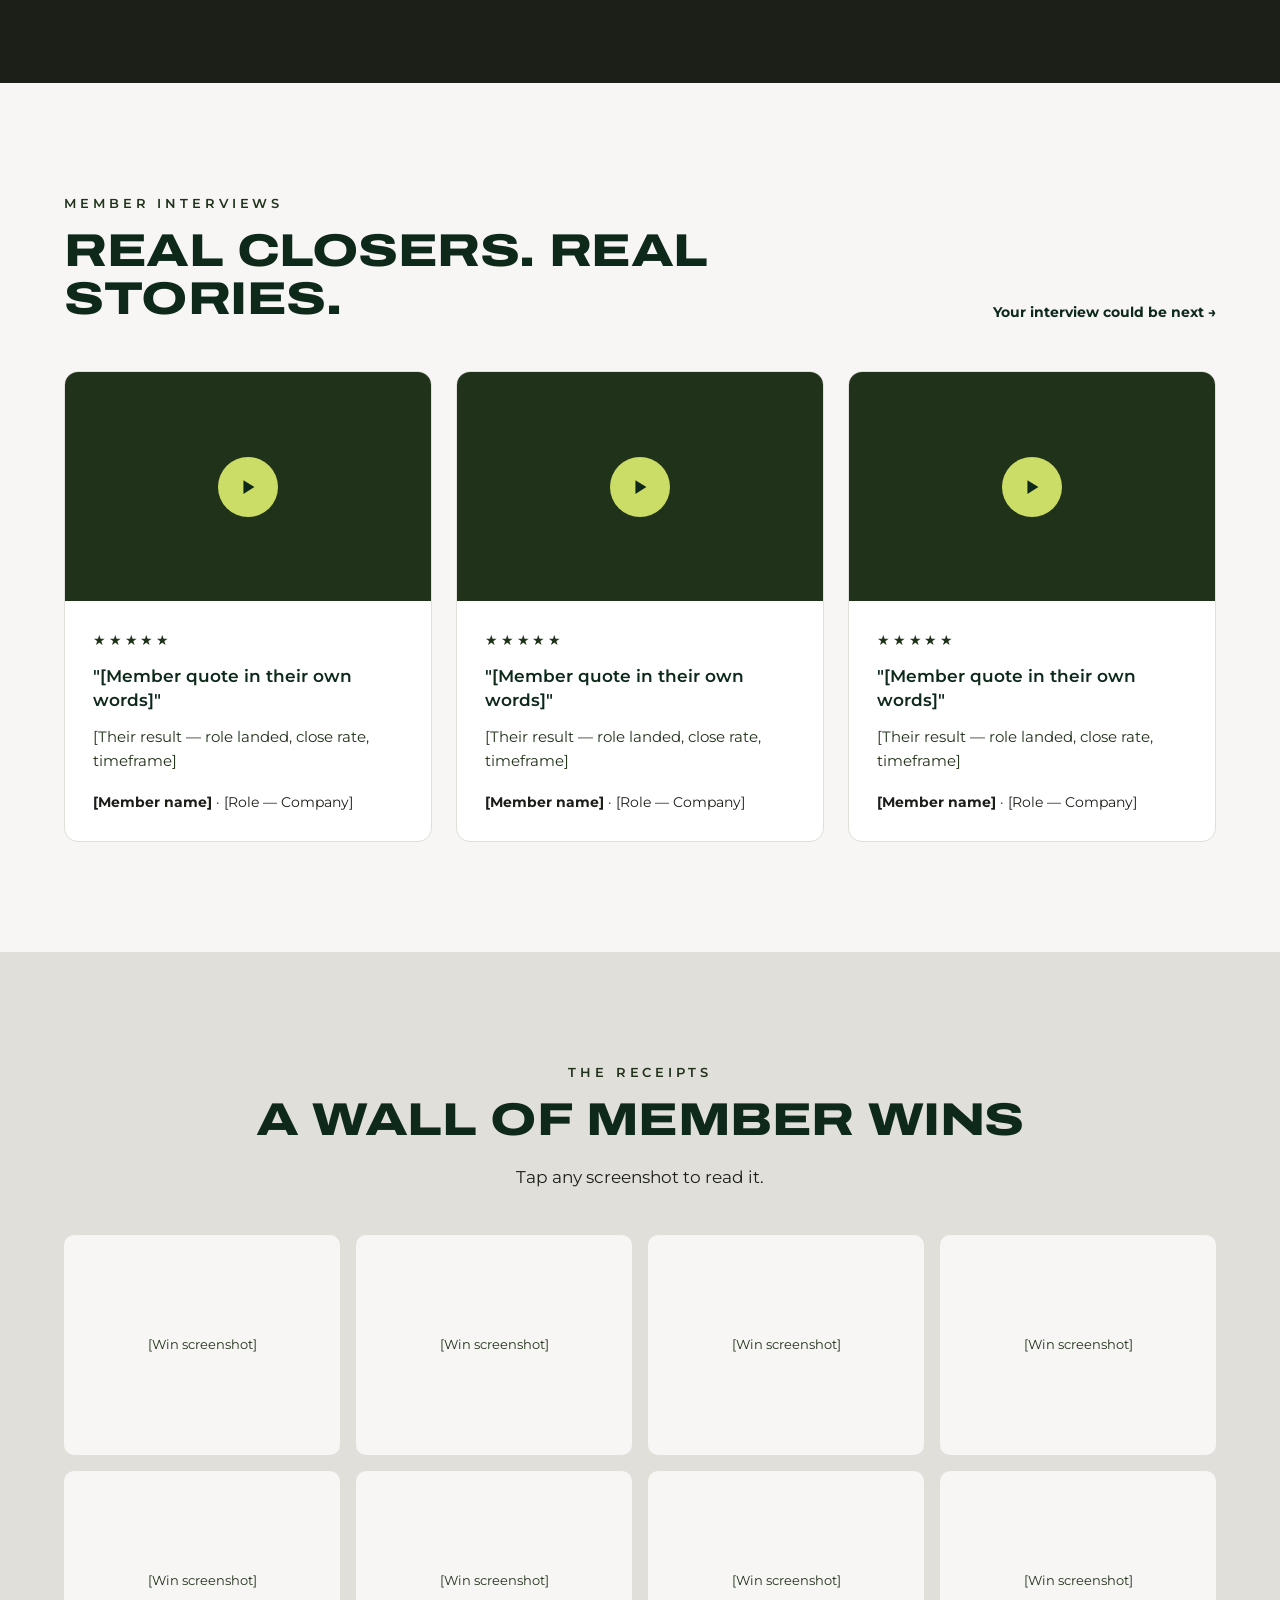
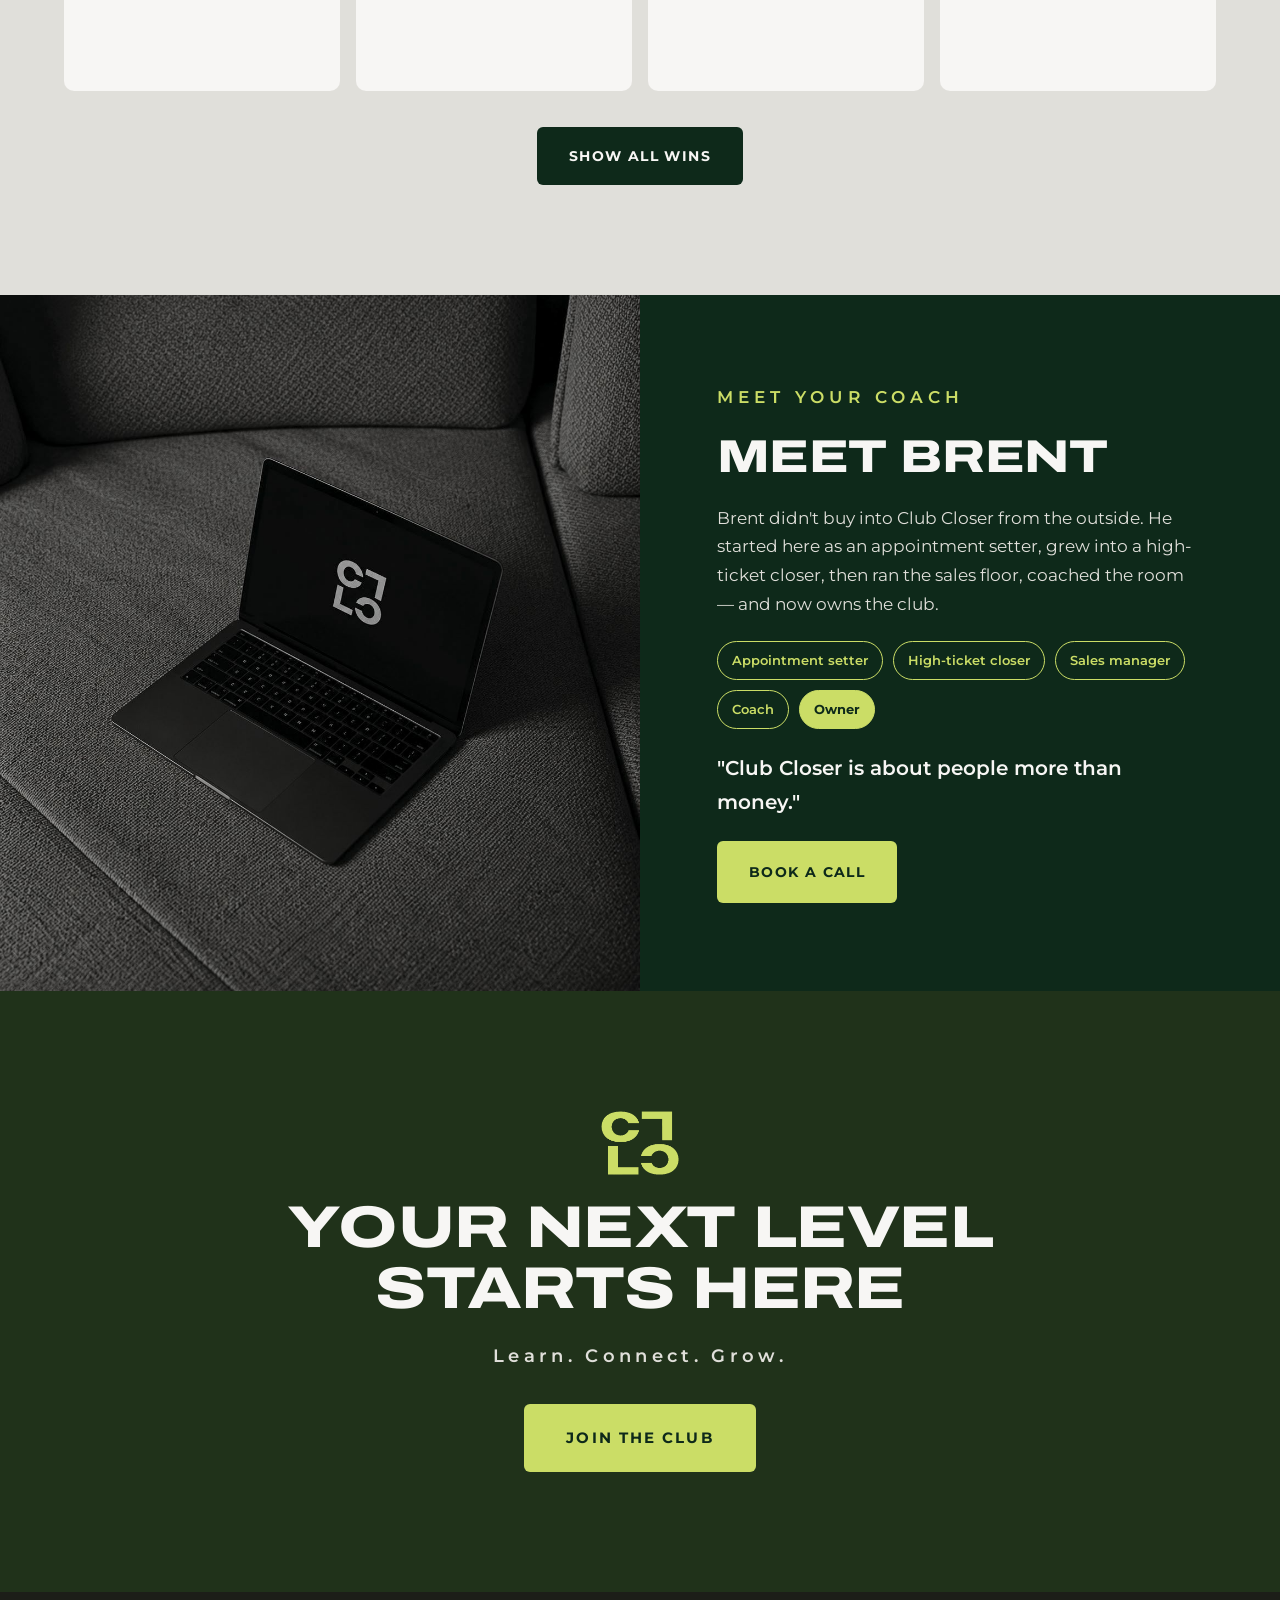
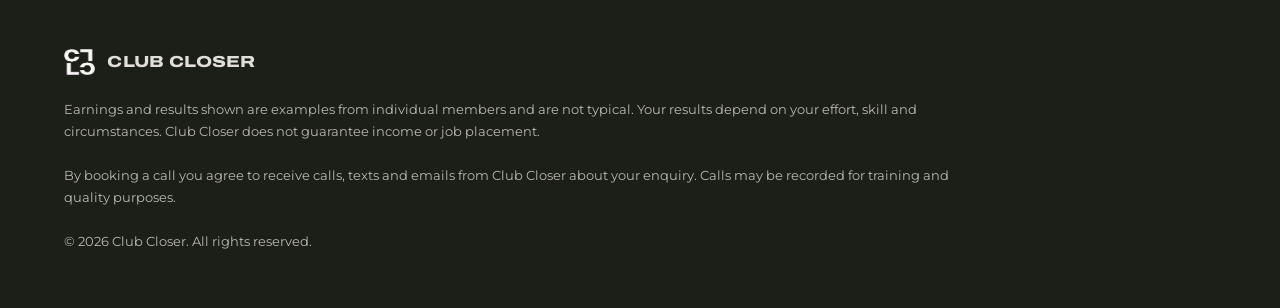
==== commit b7dedd26: "Hero: remote sales transformation copy, centred layout, Watch The Video CTA; new announcement text C" ====
--- a/index.html
+++ b/index.html
@@ -21,7 +21,7 @@
 <!-- Announcement bar -->
 <div class="annc">
   <span class="badge">NEW</span>
-  <span>Club Closer is back — the doors are open.</span>
+  <span>Club Closer is looking for ideal candidates to help train and land remote sales roles</span>
   <a href="#book">See if you're a fit →</a>
 </div>
 
@@ -39,11 +39,12 @@
       </div>
     </nav>
     <div class="hero-body">
-      <p class="eyebrow lime">Sales Transformation</p>
-      <h1 class="display h1">Your next level starts here</h1>
-      <p class="hero-sub">High-ticket sales training, weekly live coaching and a community of closers — built by someone who started as an appointment setter inside this very program.</p>
+      <p class="eyebrow lime">Remote Sales Transformation</p>
+      <span class="hero-pill">For sales reps earning $4k+/month</span>
+      <h1 class="display hero-title">How Sales Reps Are Turning The Skill They Already Have Into A Six-Figure Remote Income</h1>
+      <p class="hero-sub">Is your income capped, are you stuck in one location, and are you burnt out? Watch this short video first, then book a free call to see if remote high-ticket closing is right for you.</p>
       <div class="hero-ctas">
-        <a class="btn btn-lime" href="#how">Join the club — free</a>
+        <a class="btn btn-lime" href="#video">Watch The Video →</a>
         <a class="btn btn-outline-light" href="#book">Book a strategy call</a>
       </div>
       <div class="hero-proof">
@@ -57,7 +58,7 @@
 <main>
 
 <!-- Founder video -->
-<section class="container section-tight">
+<section id="video" class="container section-tight">
   <div class="center narrow reveal">
     <p class="eyebrow">Watch this first</p>
     <h2 class="display h2 forest">The Club Closer story</h2>
--- a/assets/css/styles.css
+++ b/assets/css/styles.css
@@ -143,11 +143,20 @@
 .hero-bg { position: absolute; inset: 0; width: 100%; height: 100%; object-fit: cover; object-position: center 40%; opacity: .55; }
 .hero::after { content: ""; position: absolute; inset: 0; background: rgba(14, 41, 26, .55); }
 .hero > .container { position: relative; z-index: 1; }
-.hero-body { padding: 110px 0 120px; max-width: 880px; }
-.hero-body .eyebrow { font-size: 14px; letter-spacing: .32em; margin-bottom: 22px; }
-.hero-sub { margin: 28px 0 0; font-size: 20px; line-height: 1.6; color: var(--stone); max-width: 640px; }
-.hero-ctas { display: flex; flex-wrap: wrap; gap: 14px; margin-top: 40px; }
-.hero-proof { display: flex; flex-wrap: wrap; gap: 28px; margin-top: 48px; color: var(--stone); font-size: 15px; }
+.hero-body {
+  padding: 100px 0 110px; max-width: 1000px; margin: 0 auto;
+  text-align: center; display: flex; flex-direction: column; align-items: center;
+}
+.hero-body .eyebrow { font-size: 14px; letter-spacing: .32em; margin-bottom: 20px; }
+.hero-pill {
+  display: inline-block; margin-bottom: 26px;
+  background: rgba(203, 221, 102, .14); border: 1px solid var(--lime); color: var(--lime);
+  padding: 9px 18px; border-radius: 999px; font-size: 14px; font-weight: 700; letter-spacing: .04em;
+}
+.hero-title { font-size: clamp(30px, 4.2vw, 58px); line-height: 1.06; }
+.hero-sub { margin: 28px auto 0; font-size: 20px; line-height: 1.6; color: var(--stone); max-width: 720px; }
+.hero-ctas { display: flex; flex-wrap: wrap; justify-content: center; gap: 14px; margin-top: 40px; }
+.hero-proof { display: flex; flex-wrap: wrap; justify-content: center; gap: 28px; margin-top: 48px; color: var(--stone); font-size: 15px; }
 .hero-proof strong { color: var(--paper); }
 .tracked { letter-spacing: .18em; }
 
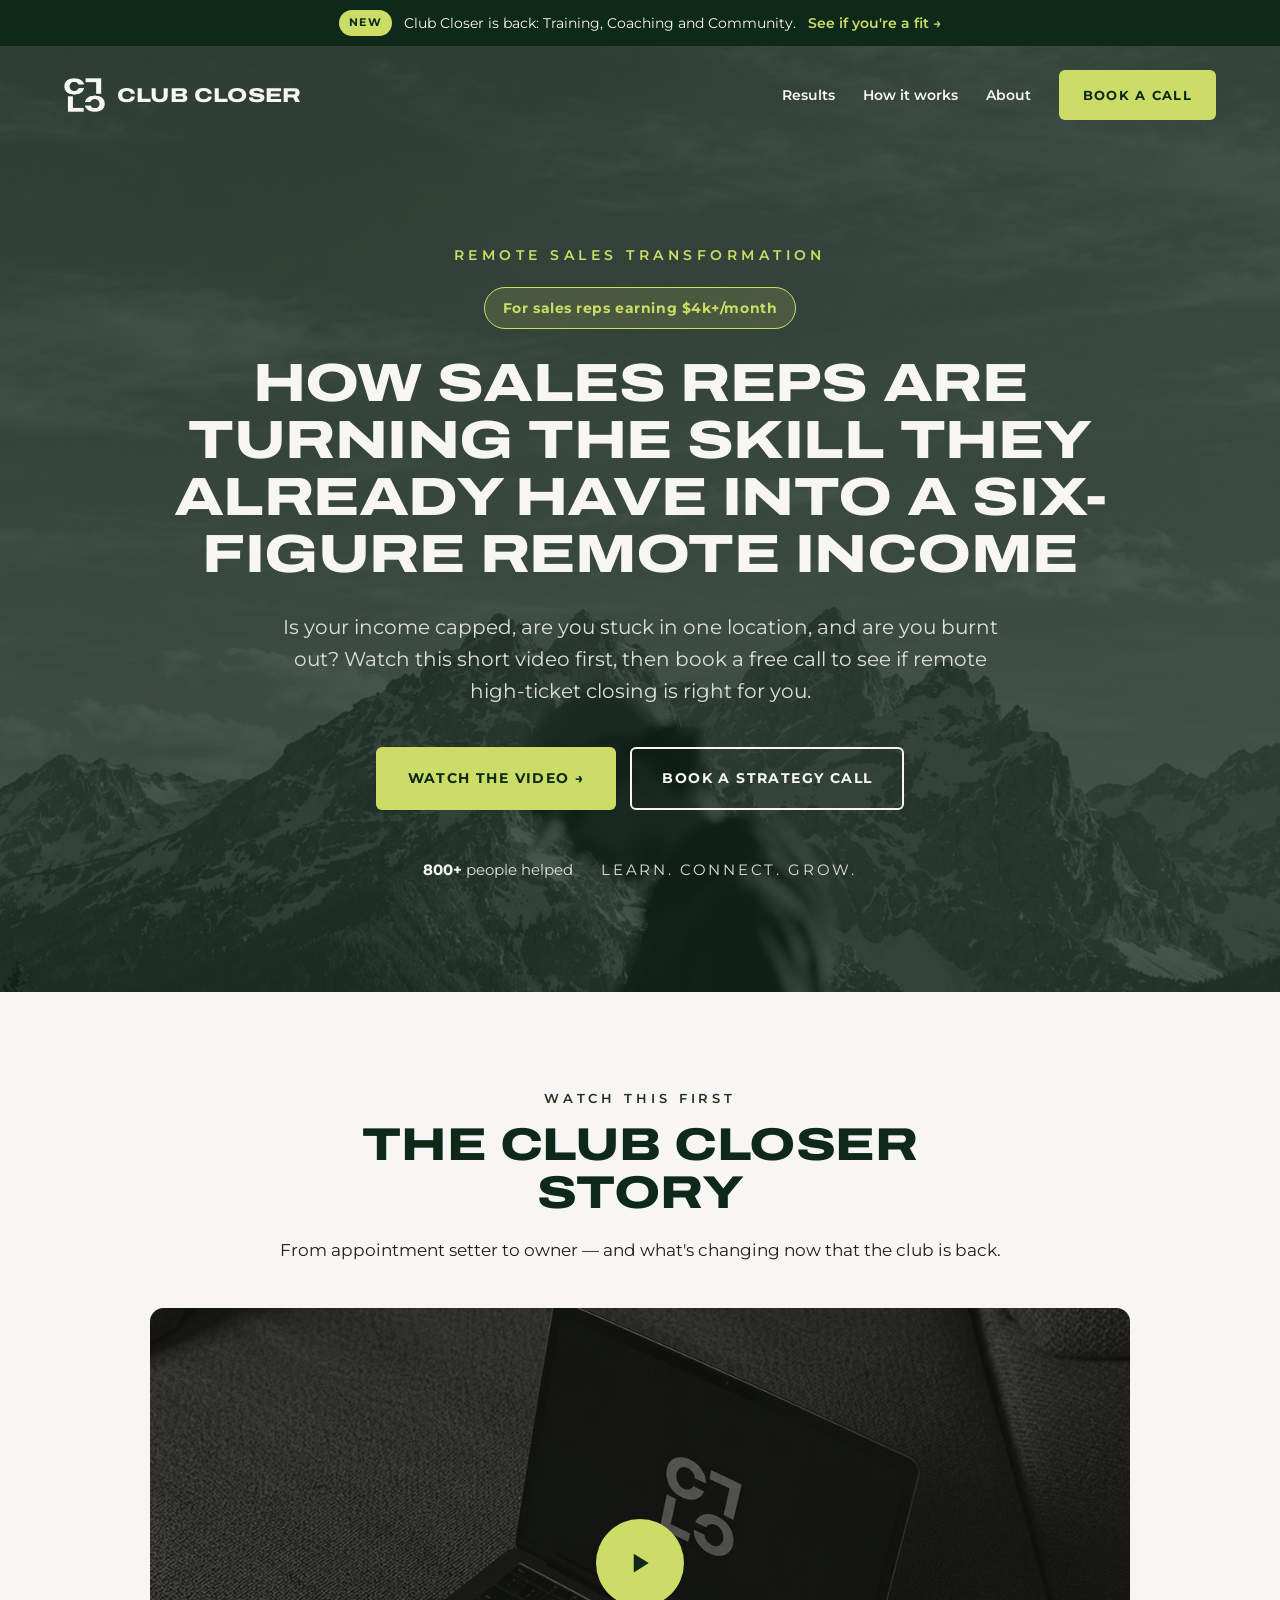
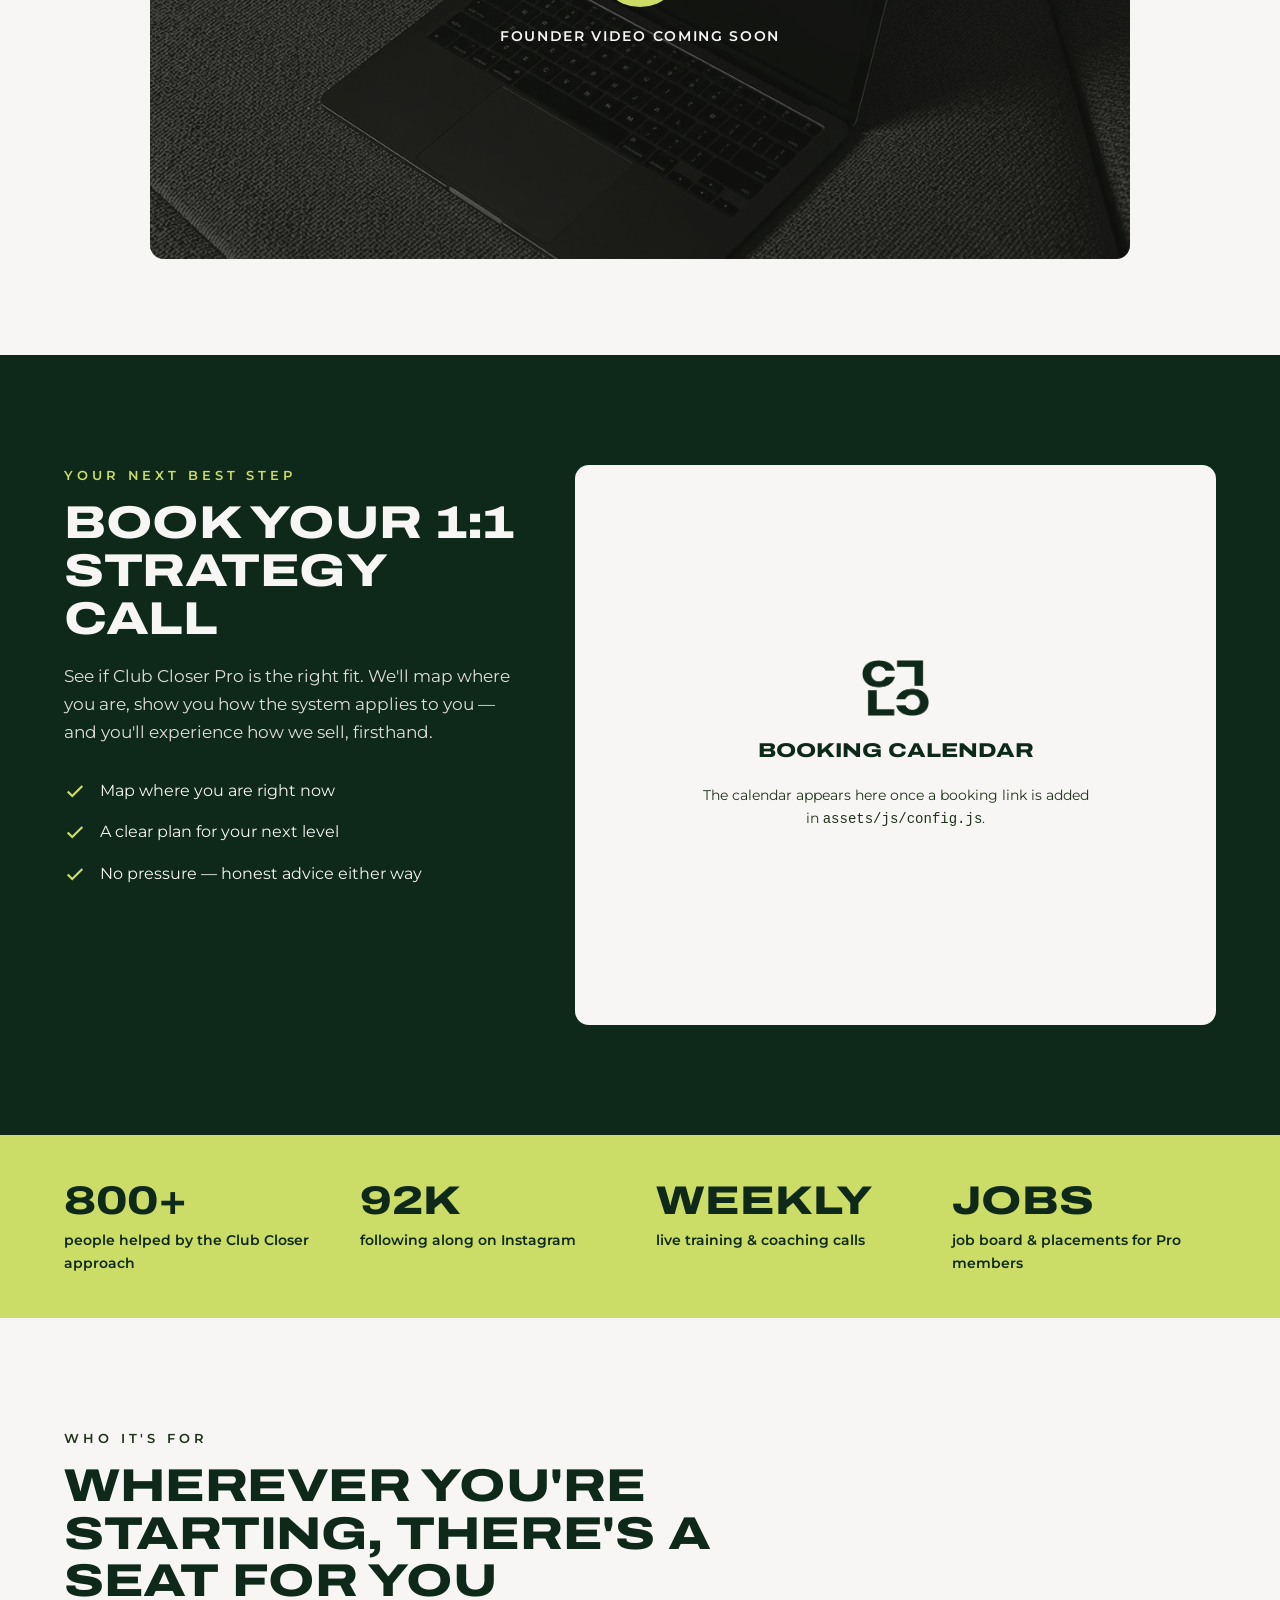
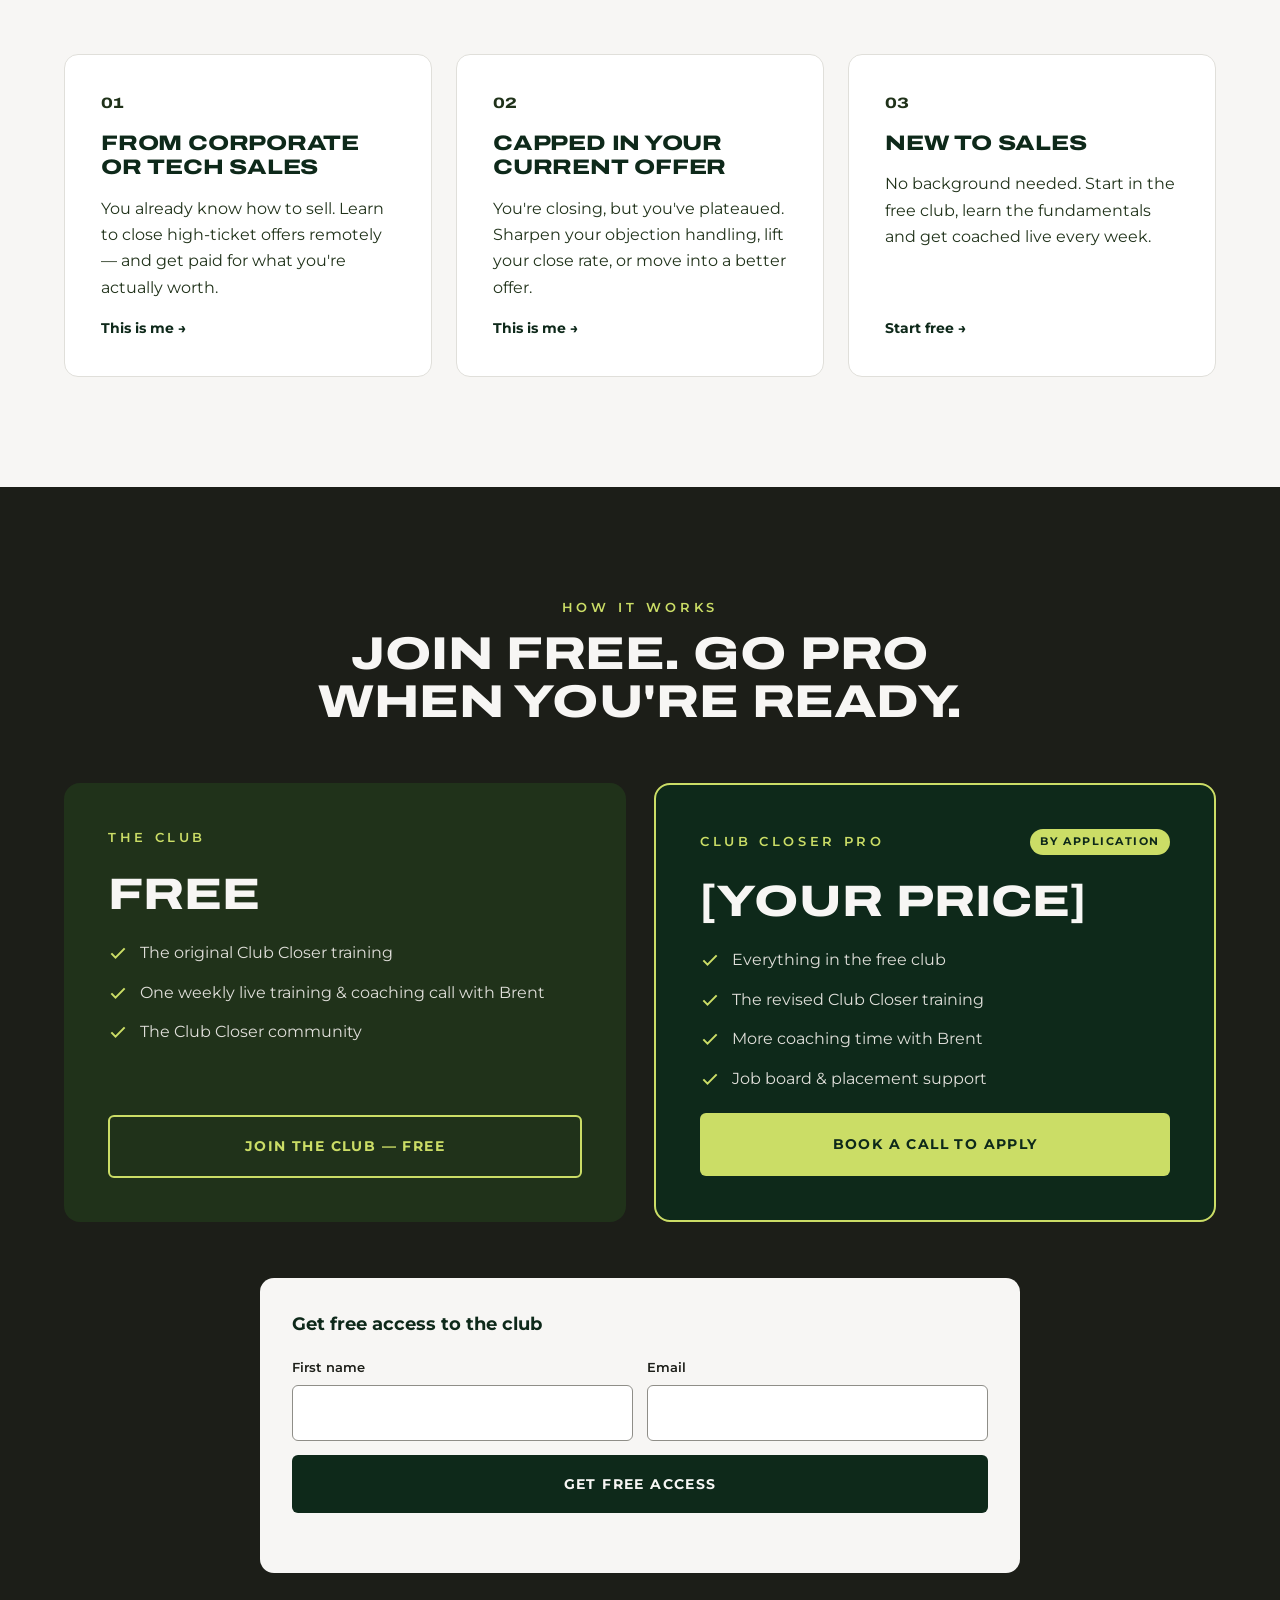
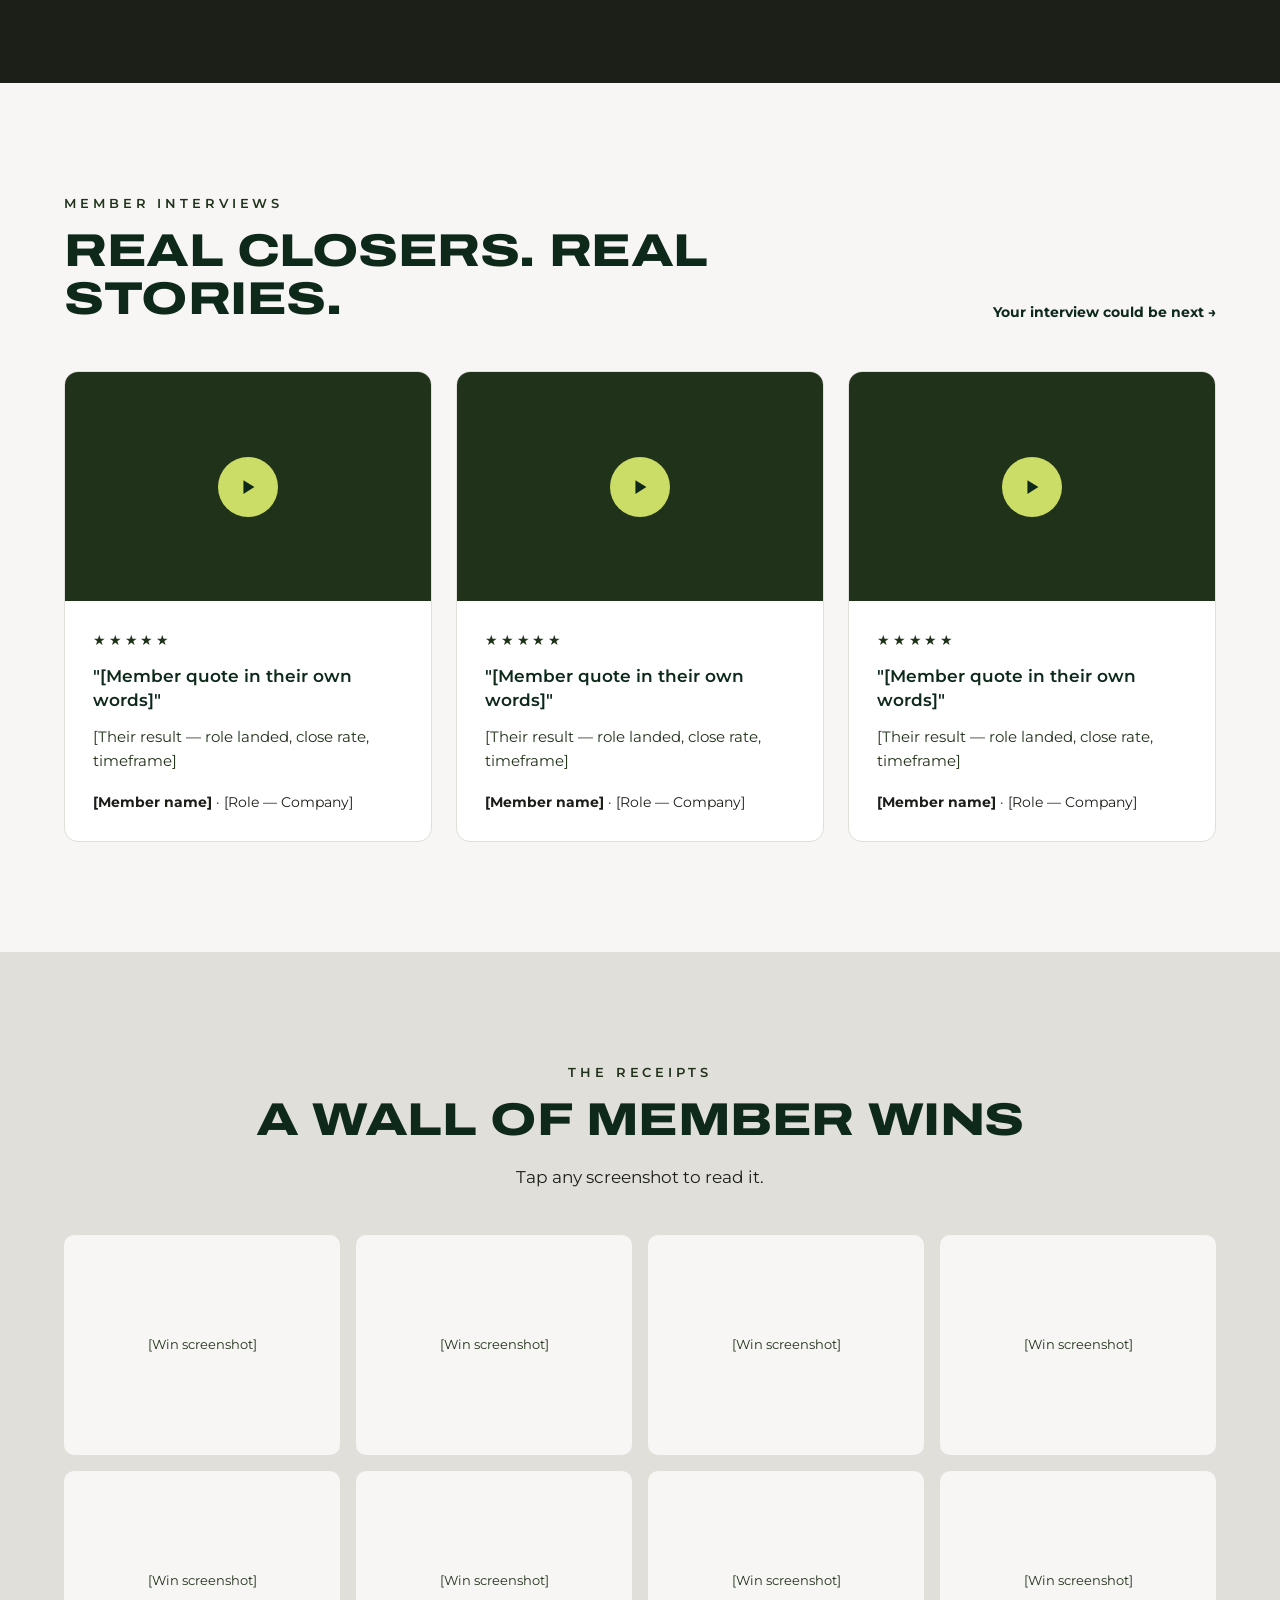
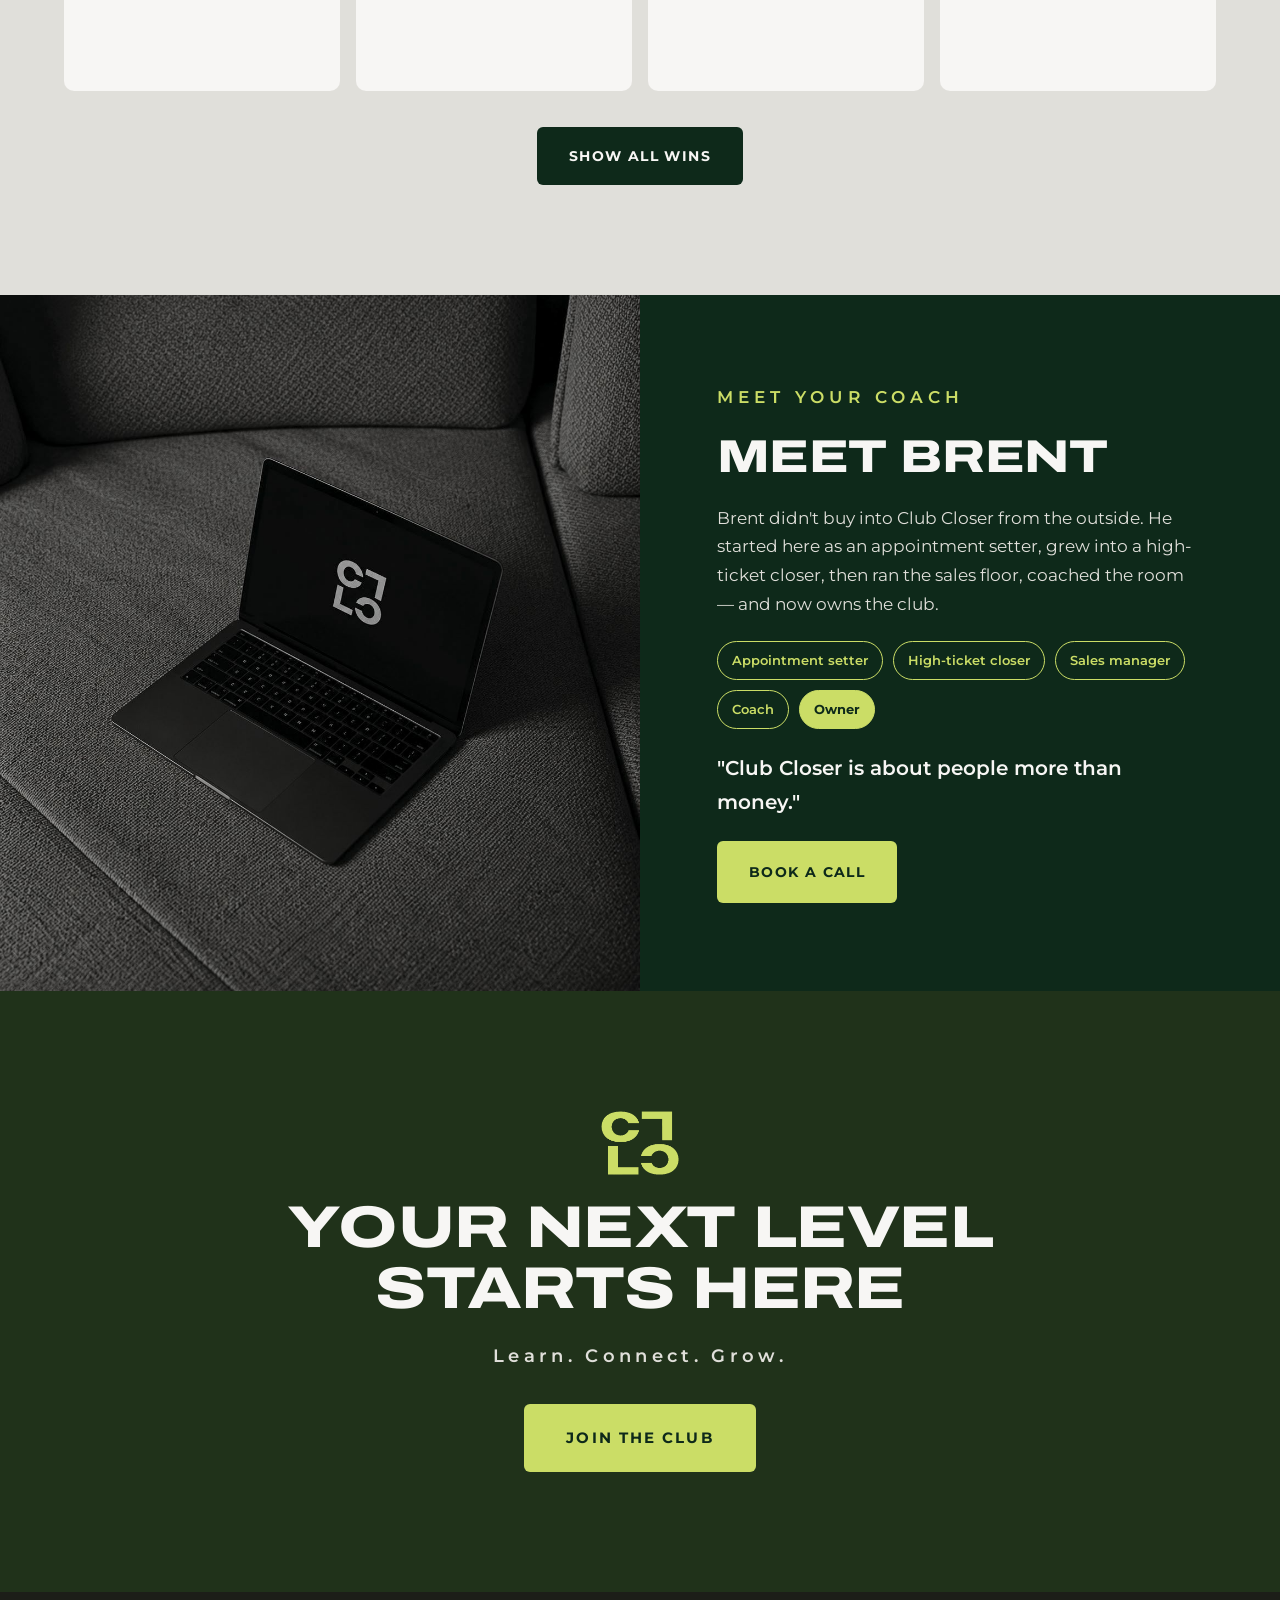
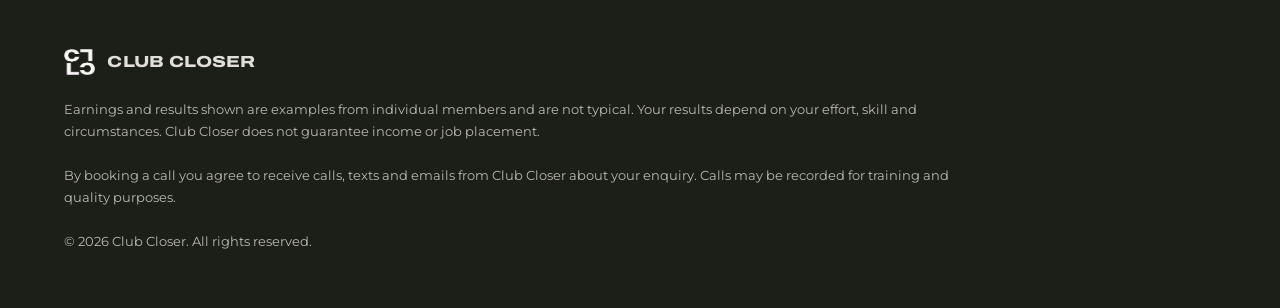
==== commit d426e1ec: "Top banner: Club Closer is back — training, coaching and community Co-Authored-By: Claude Opus 5.5 <" ====
--- a/index.html
+++ b/index.html
@@ -21,7 +21,7 @@
 <!-- Announcement bar -->
 <div class="annc">
   <span class="badge">NEW</span>
-  <span>Club Closer is looking for ideal candidates to help train and land remote sales roles</span>
+  <span>Club Closer is back: Training, Coaching and Community.</span>
   <a href="#book">See if you're a fit →</a>
 </div>
 
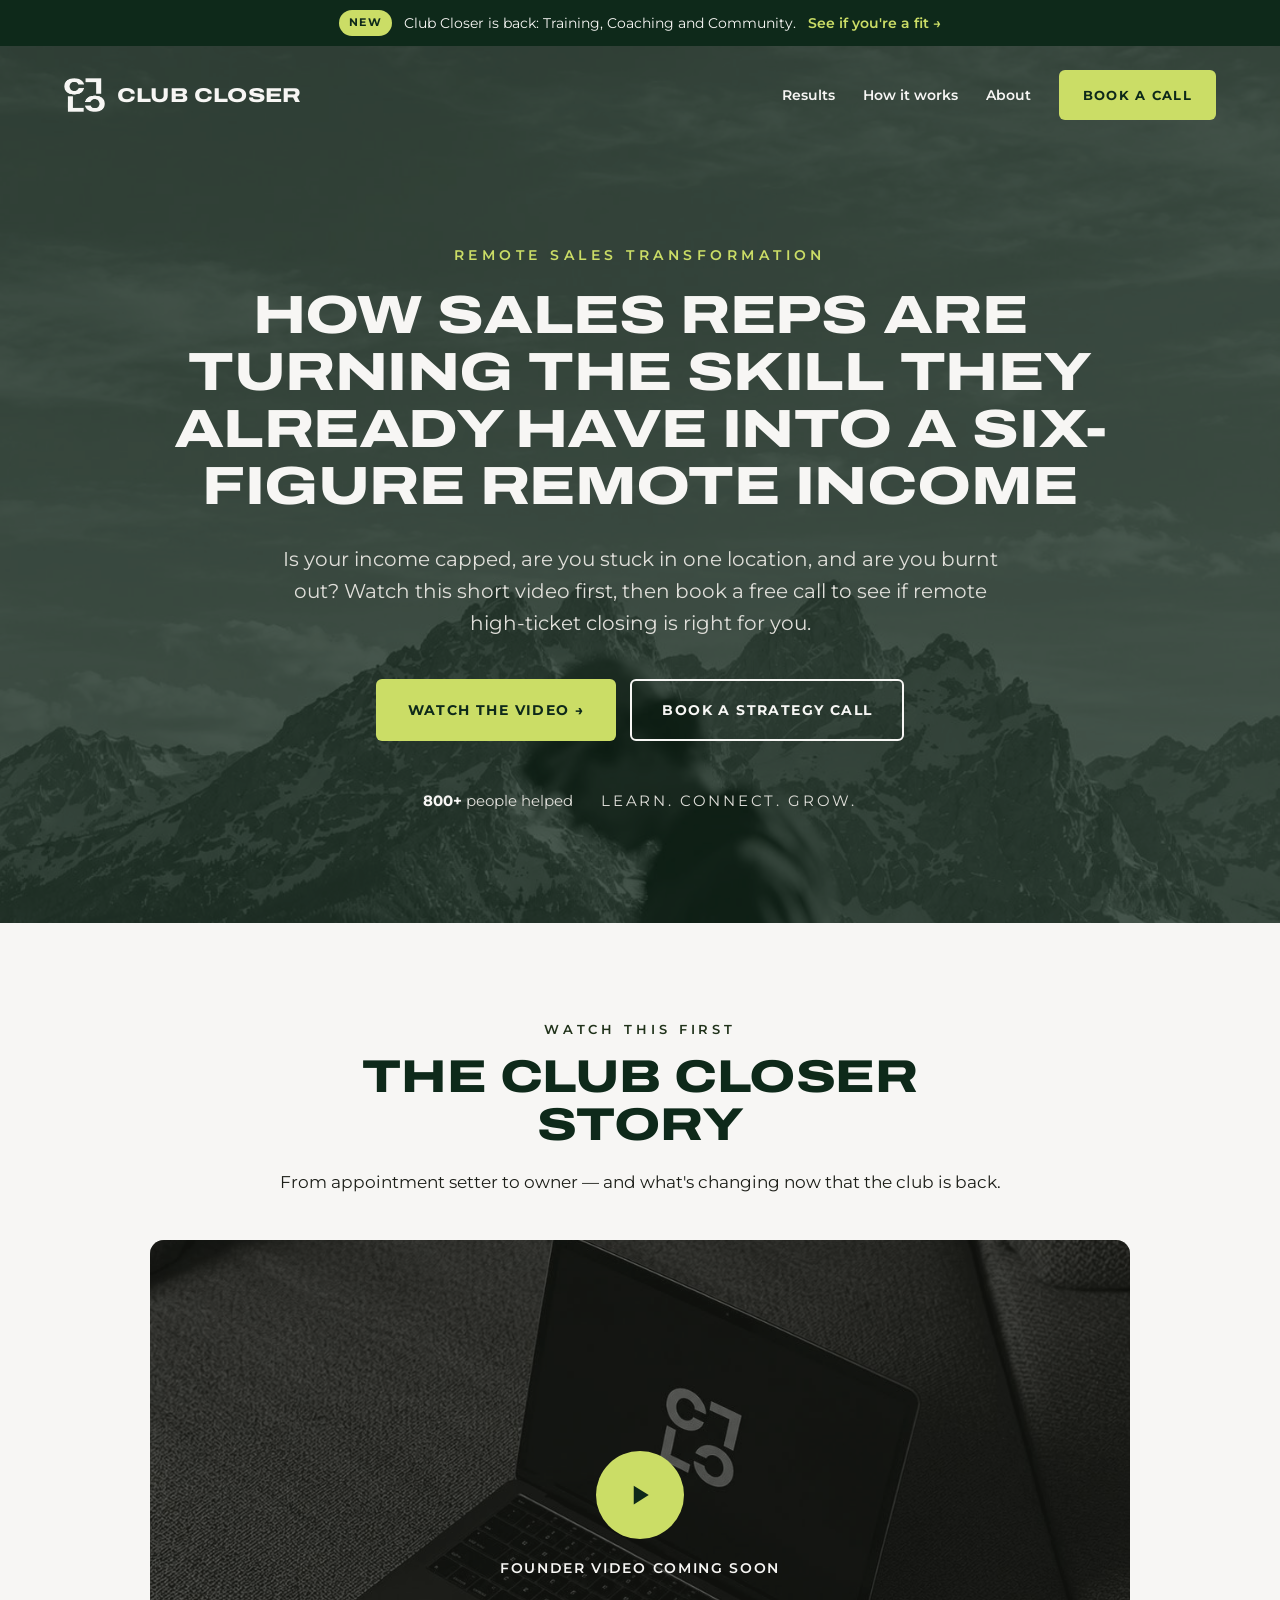
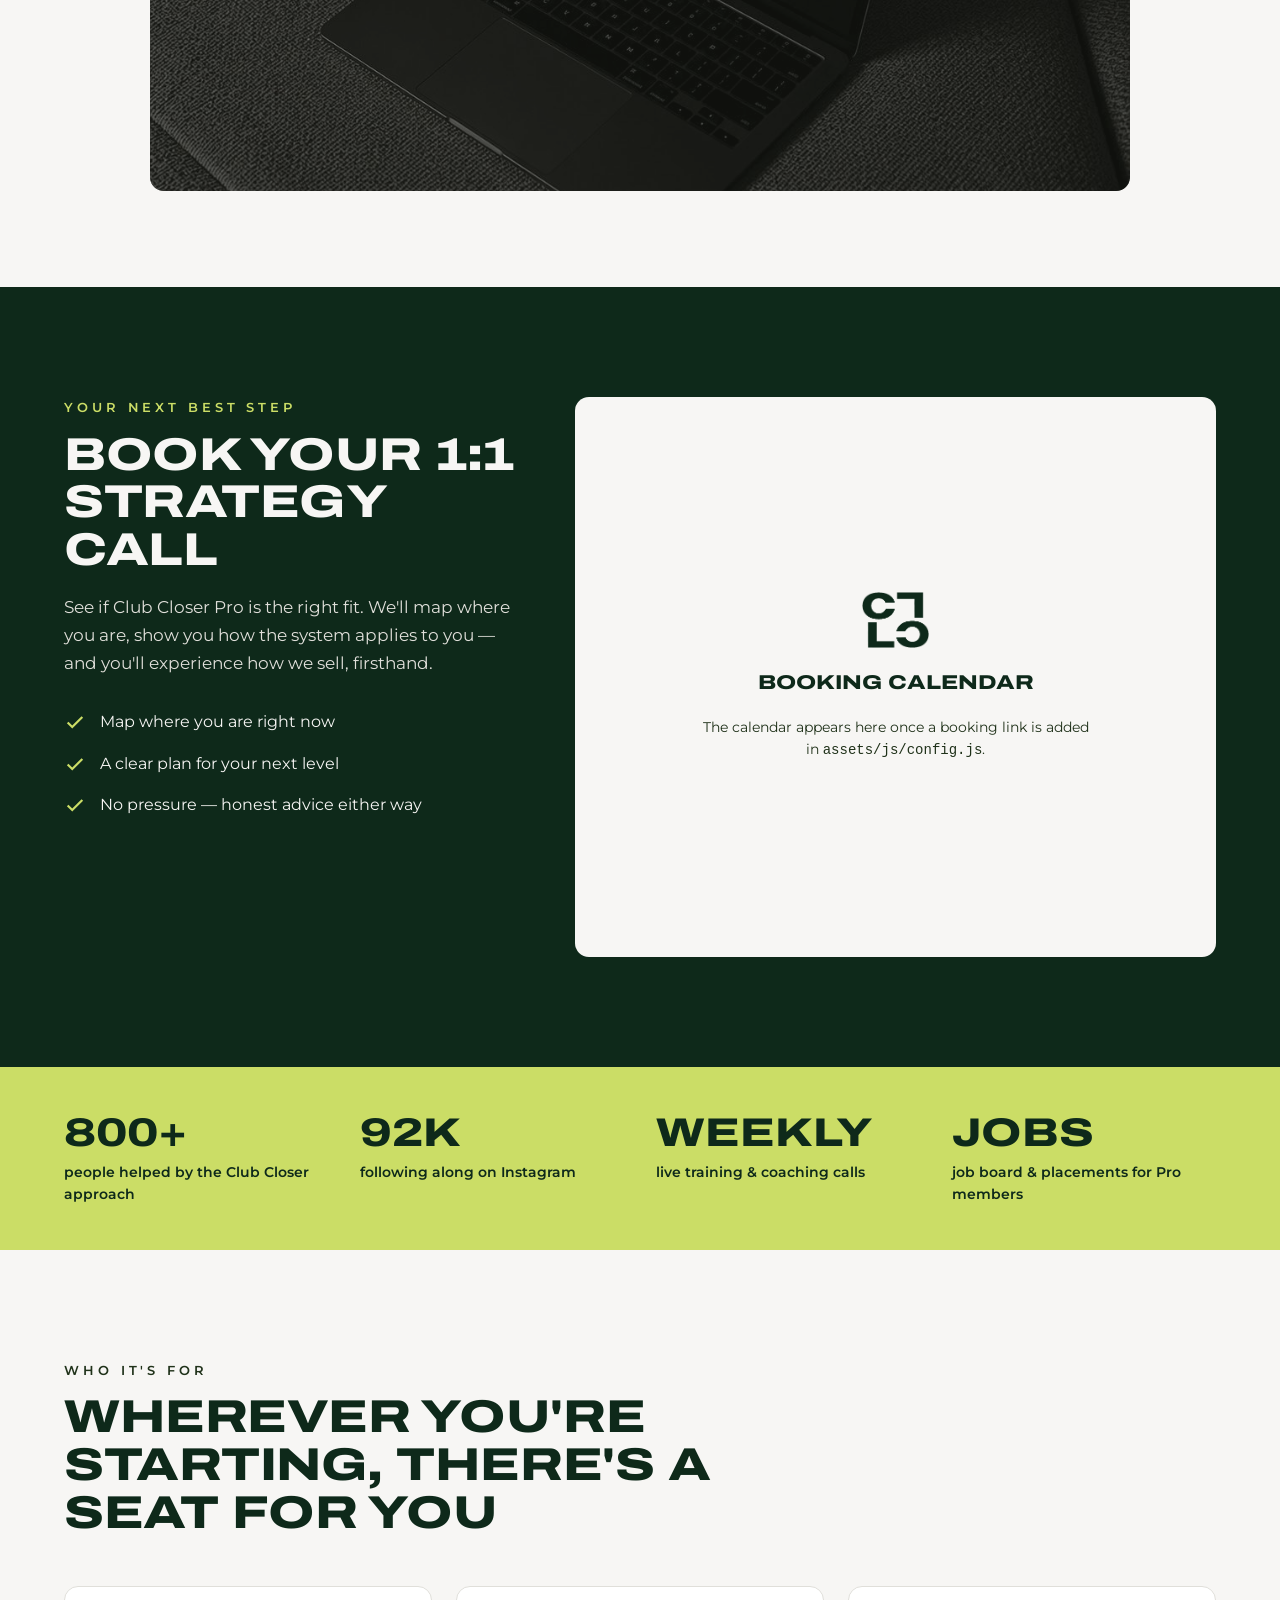
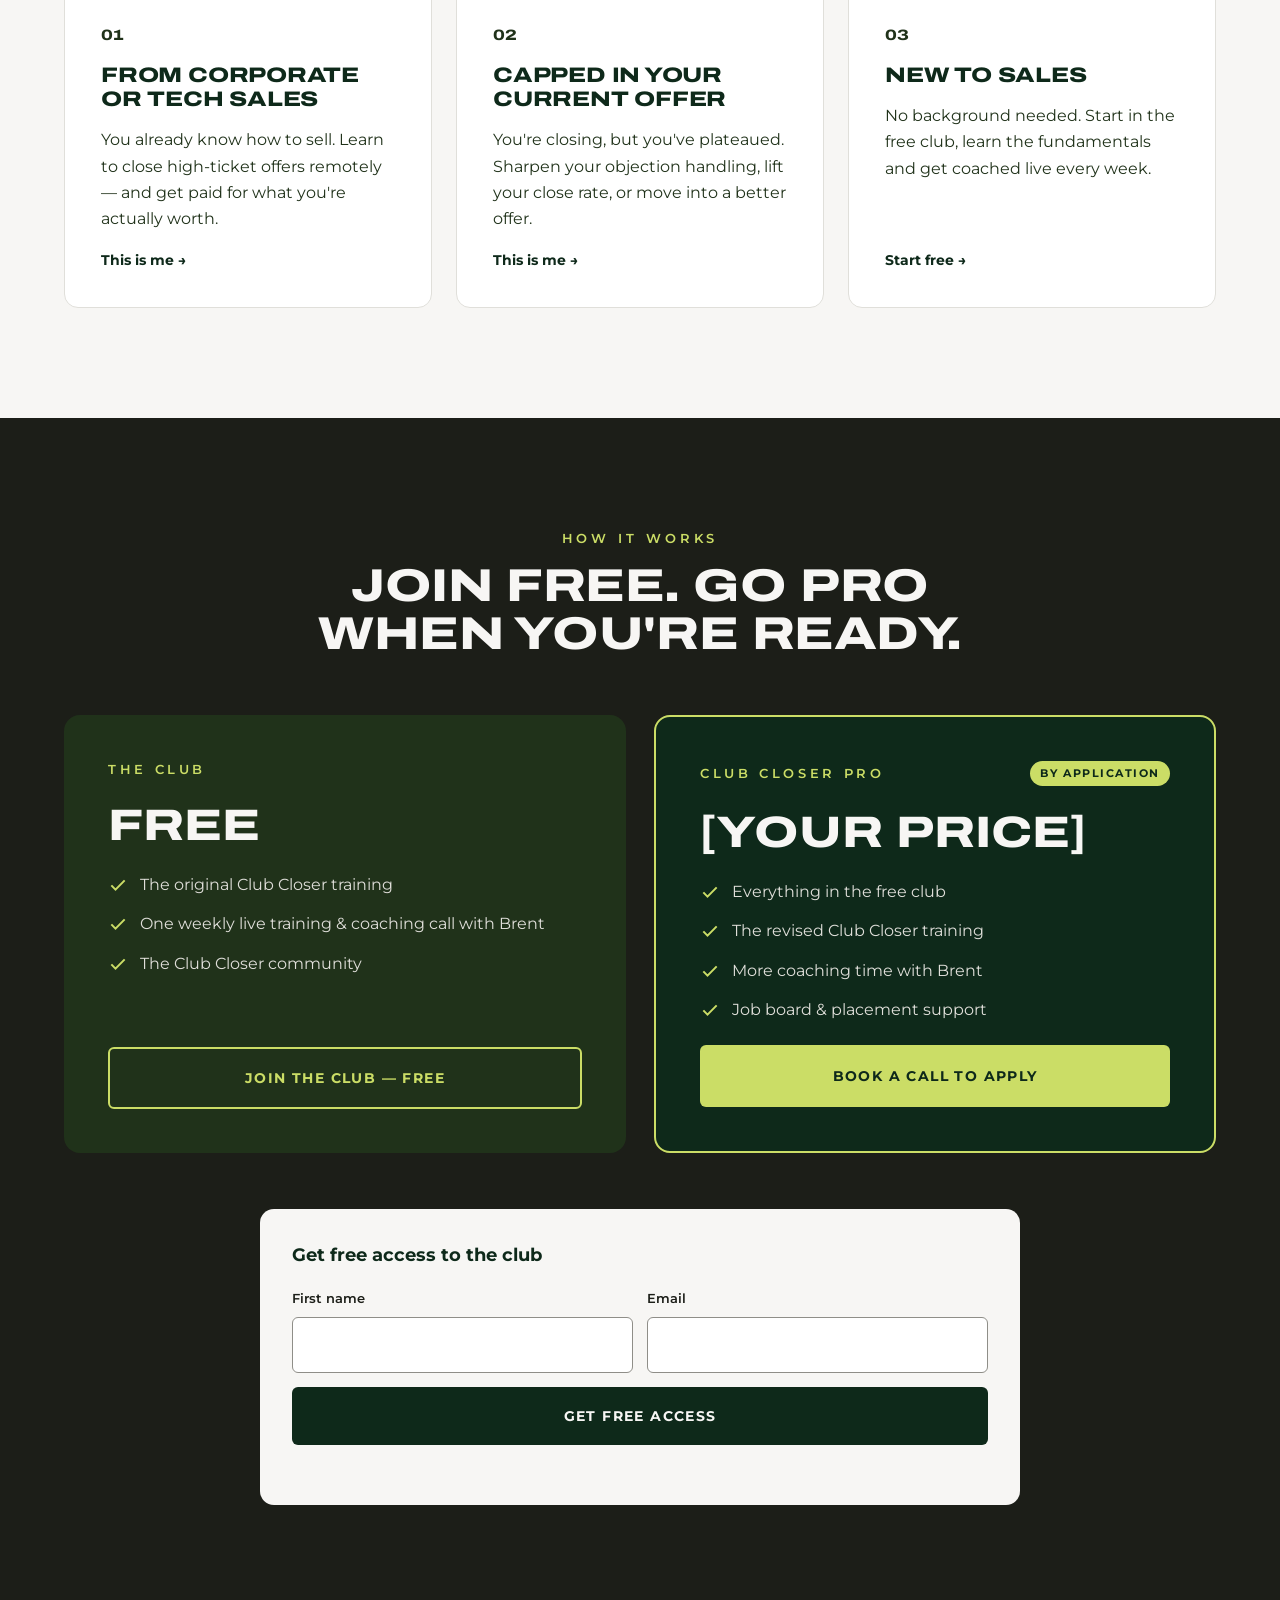
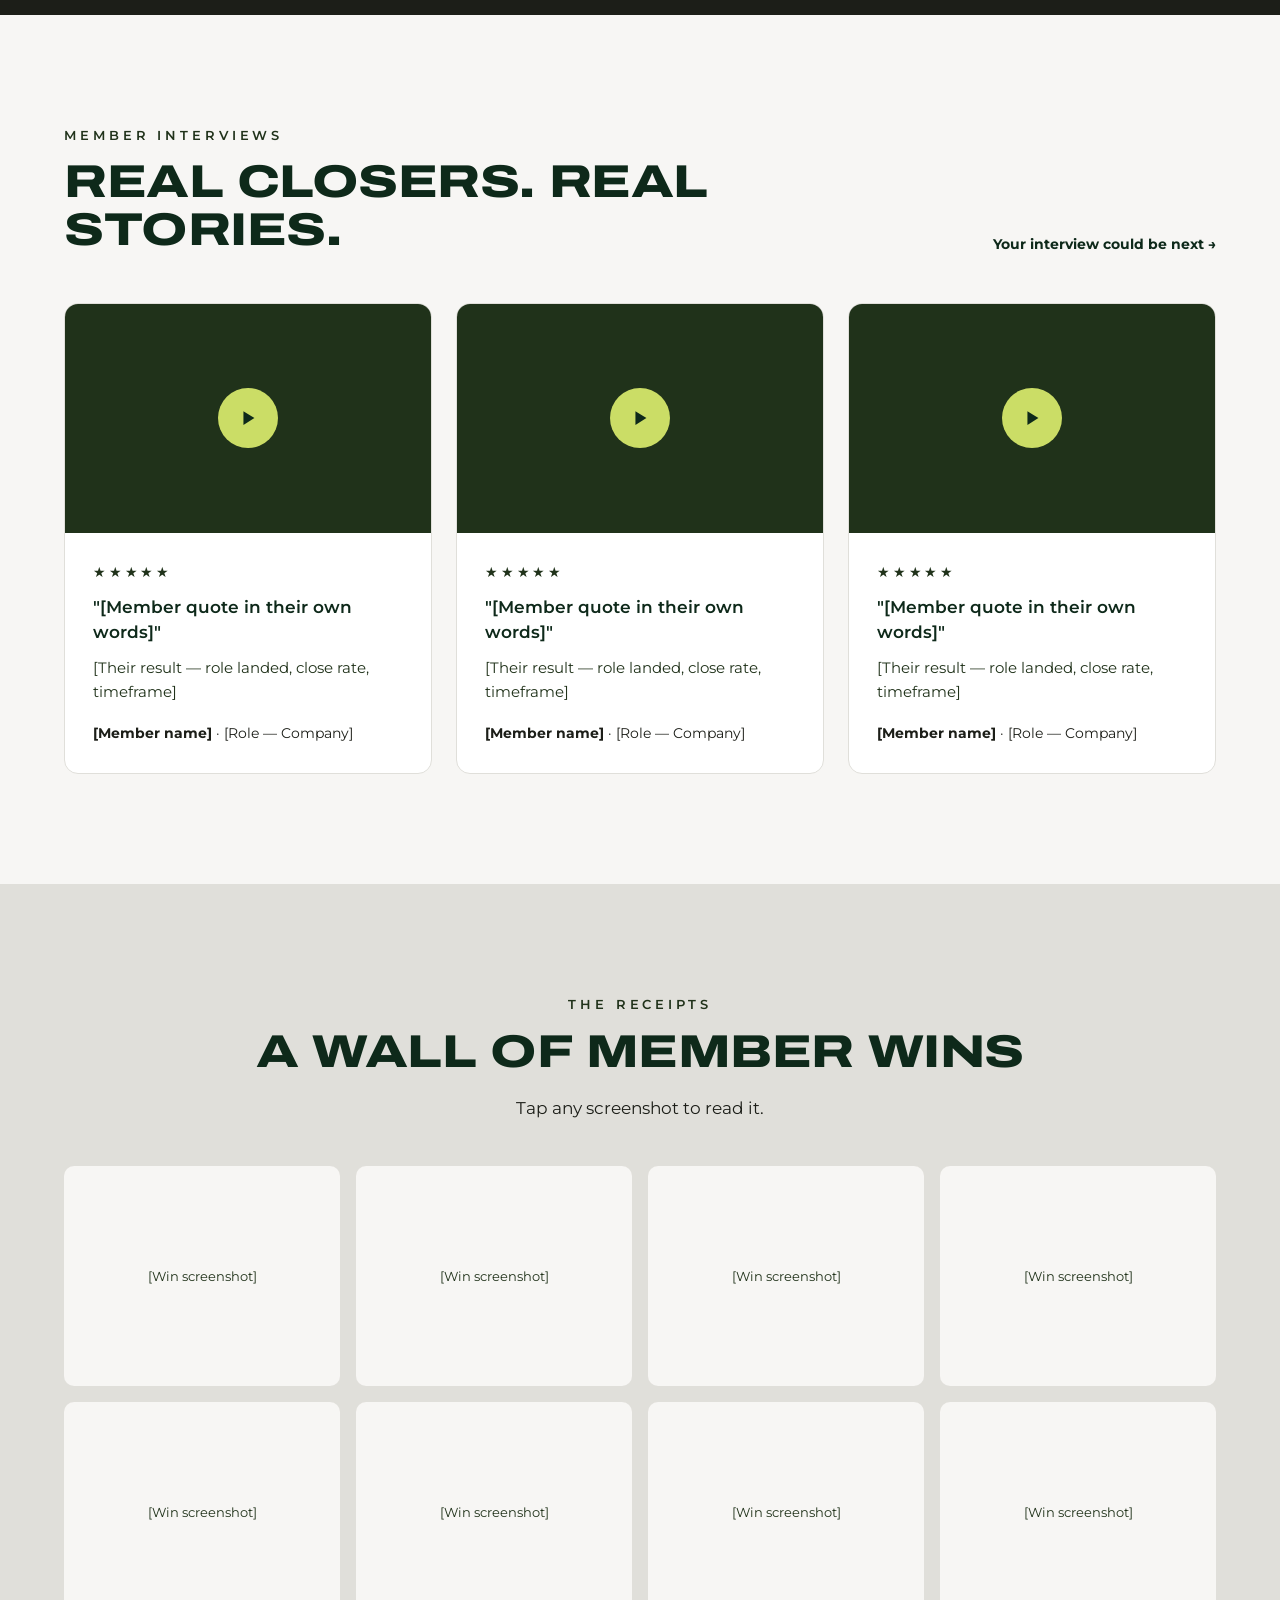
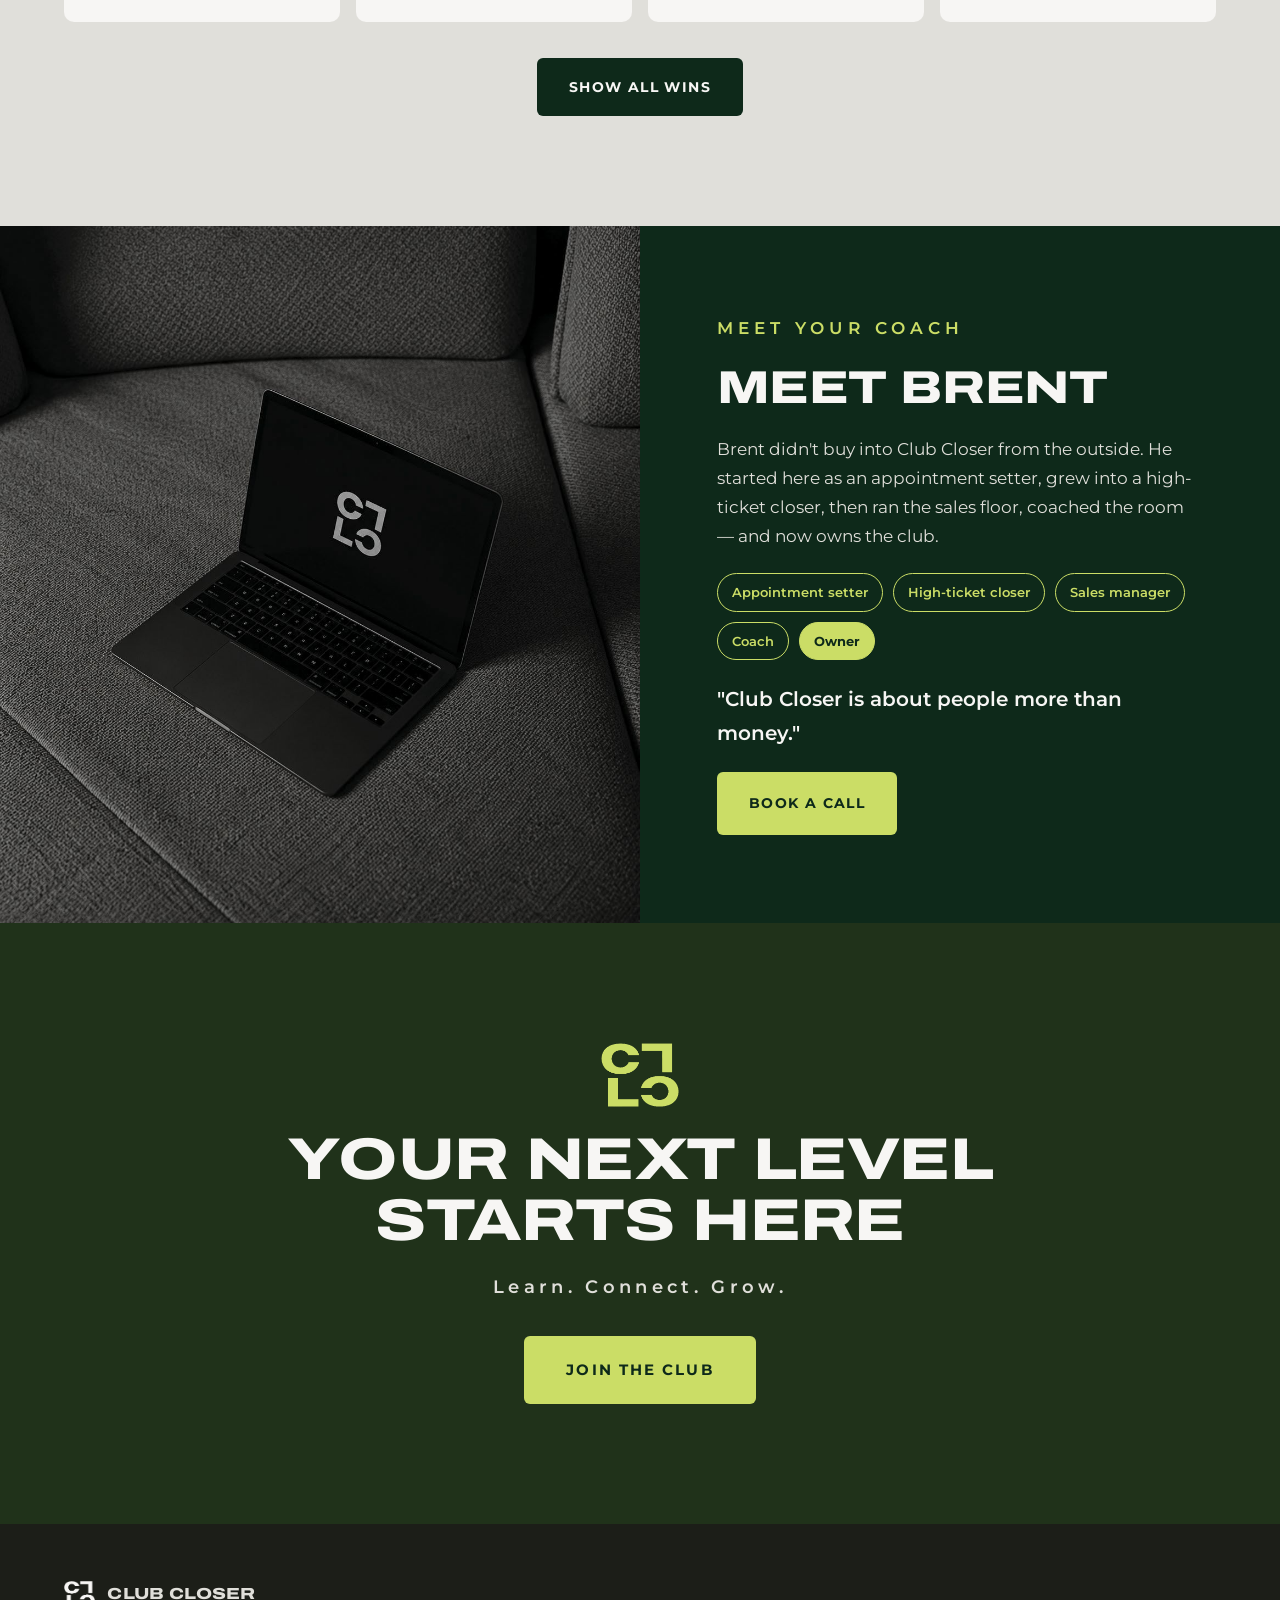
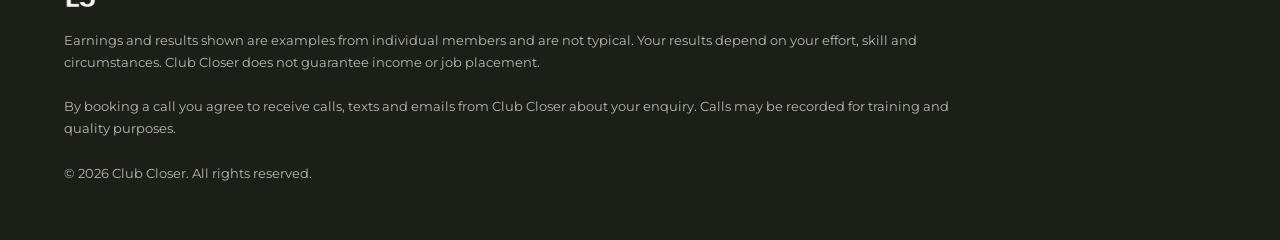
==== commit 569406c1: "Remove hero pill; stop browsers caching old CSS/JS Co-Authored-By: Claude Opus 5.5 <noreply@anthropi" ====
--- a/index.html
+++ b/index.html
@@ -14,7 +14,7 @@
 <link rel="preconnect" href="https://fonts.googleapis.com">
 <link rel="preconnect" href="https://fonts.gstatic.com" crossorigin>
 <link rel="stylesheet" href="https://fonts.googleapis.com/css2?family=Archivo:wdth,wght@125,700;125,800;125,900&family=Montserrat:wght@400;500;600;700&display=swap">
-<link rel="stylesheet" href="/assets/css/styles.css">
+<link rel="stylesheet" href="/assets/css/styles.css?v=3">
 </head>
 <body id="top">
 
@@ -40,7 +40,6 @@
     </nav>
     <div class="hero-body">
       <p class="eyebrow lime">Remote Sales Transformation</p>
-      <span class="hero-pill">For sales reps earning $4k+/month</span>
       <h1 class="display hero-title">How Sales Reps Are Turning The Skill They Already Have Into A Six-Figure Remote Income</h1>
       <p class="hero-sub">Is your income capped, are you stuck in one location, and are you burnt out? Watch this short video first, then book a free call to see if remote high-ticket closing is right for you.</p>
       <div class="hero-ctas">
@@ -298,8 +297,8 @@
   <img id="image-modal-img" class="modal-img" src="" alt="">
 </div>
 
-<script src="/assets/js/config.js"></script>
-<script src="/assets/js/main.js"></script>
+<script src="/assets/js/config.js?v=3"></script>
+<script src="/assets/js/main.js?v=3"></script>
 <script defer src="/_vercel/insights/script.js"></script>
 </body>
 </html>
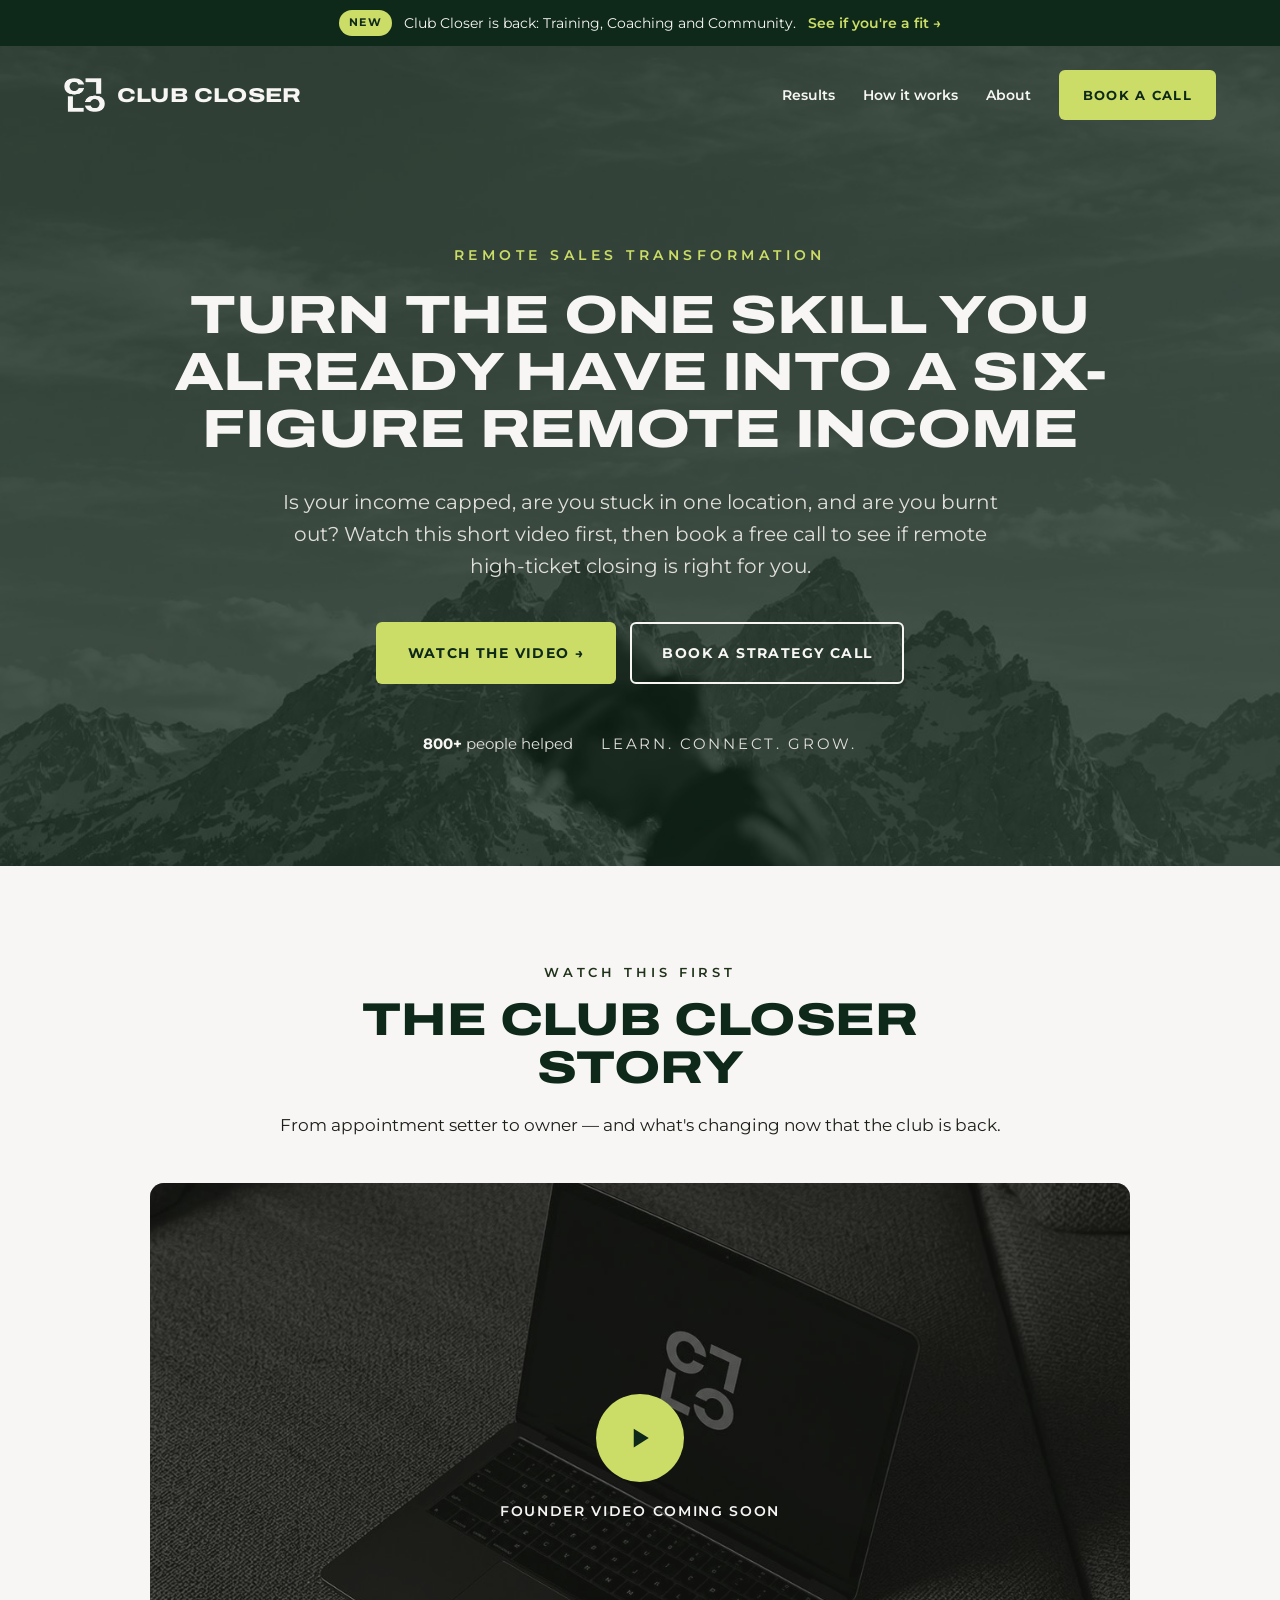
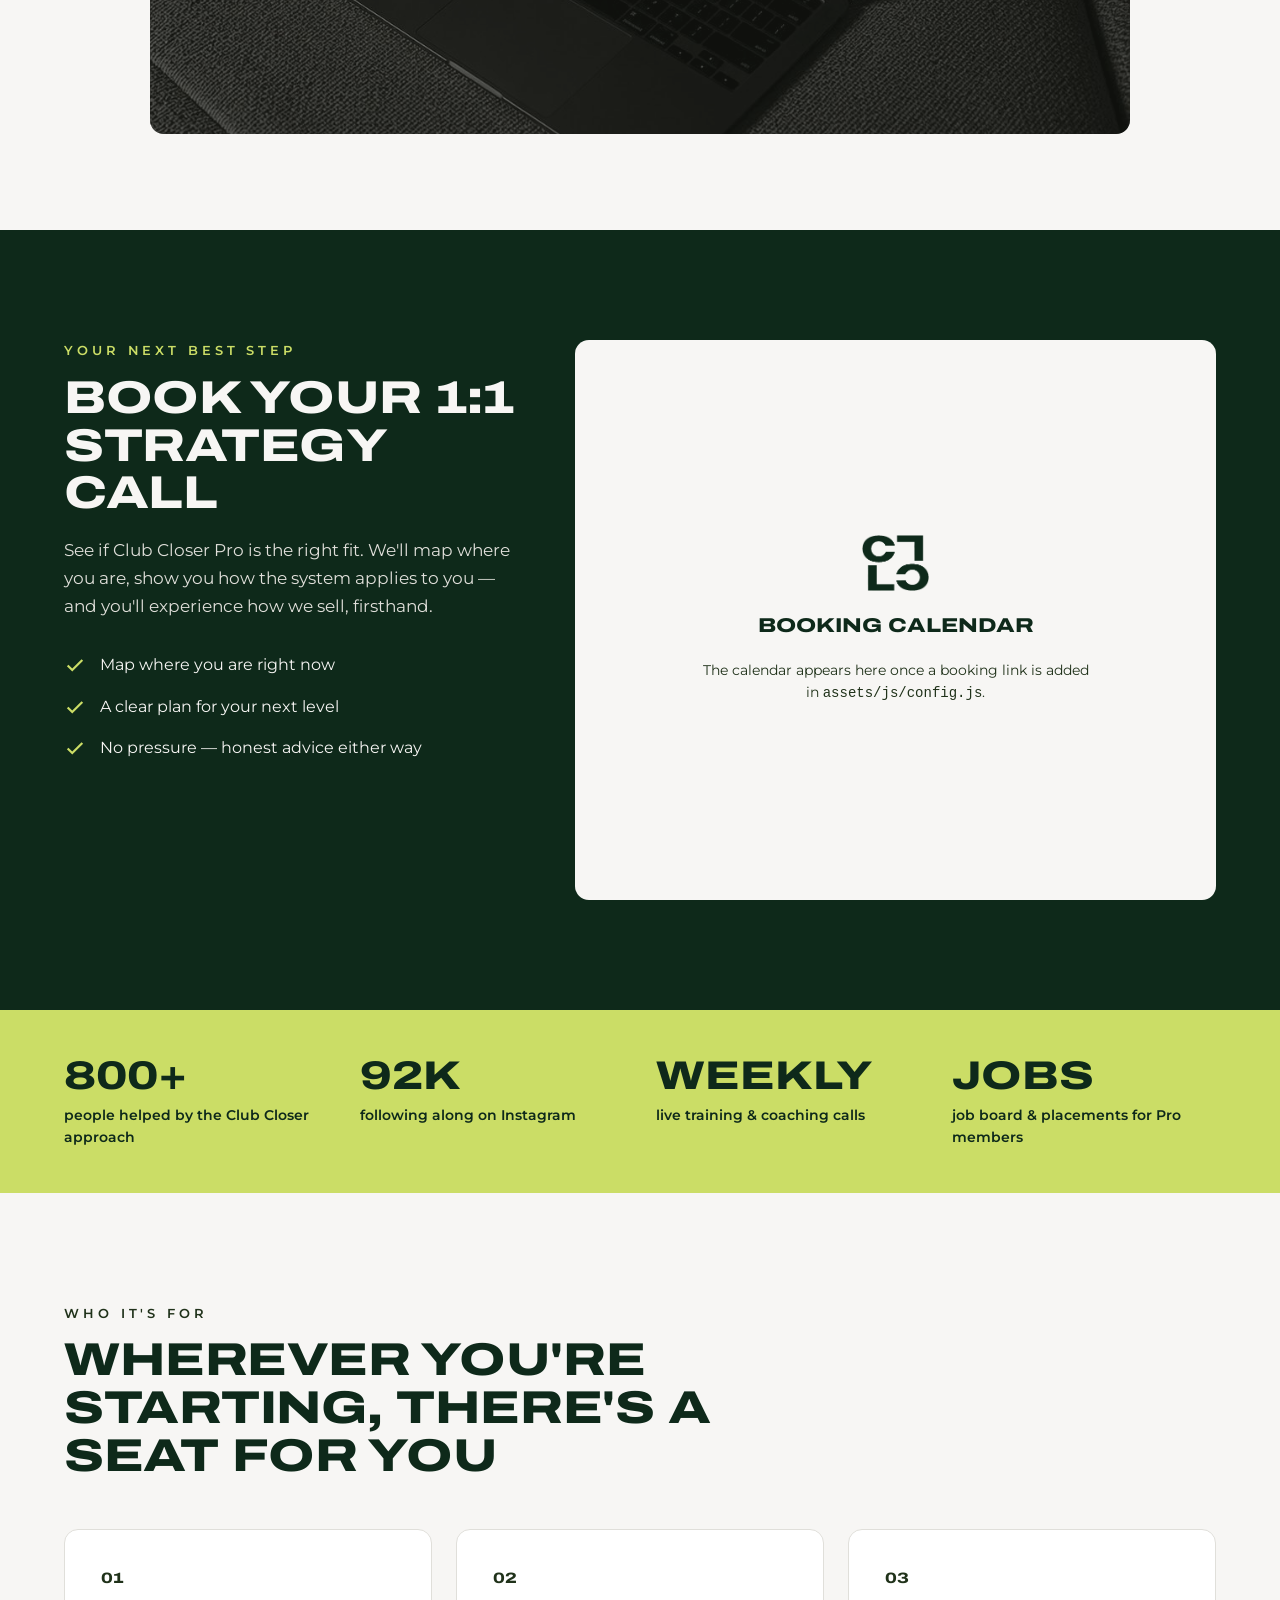
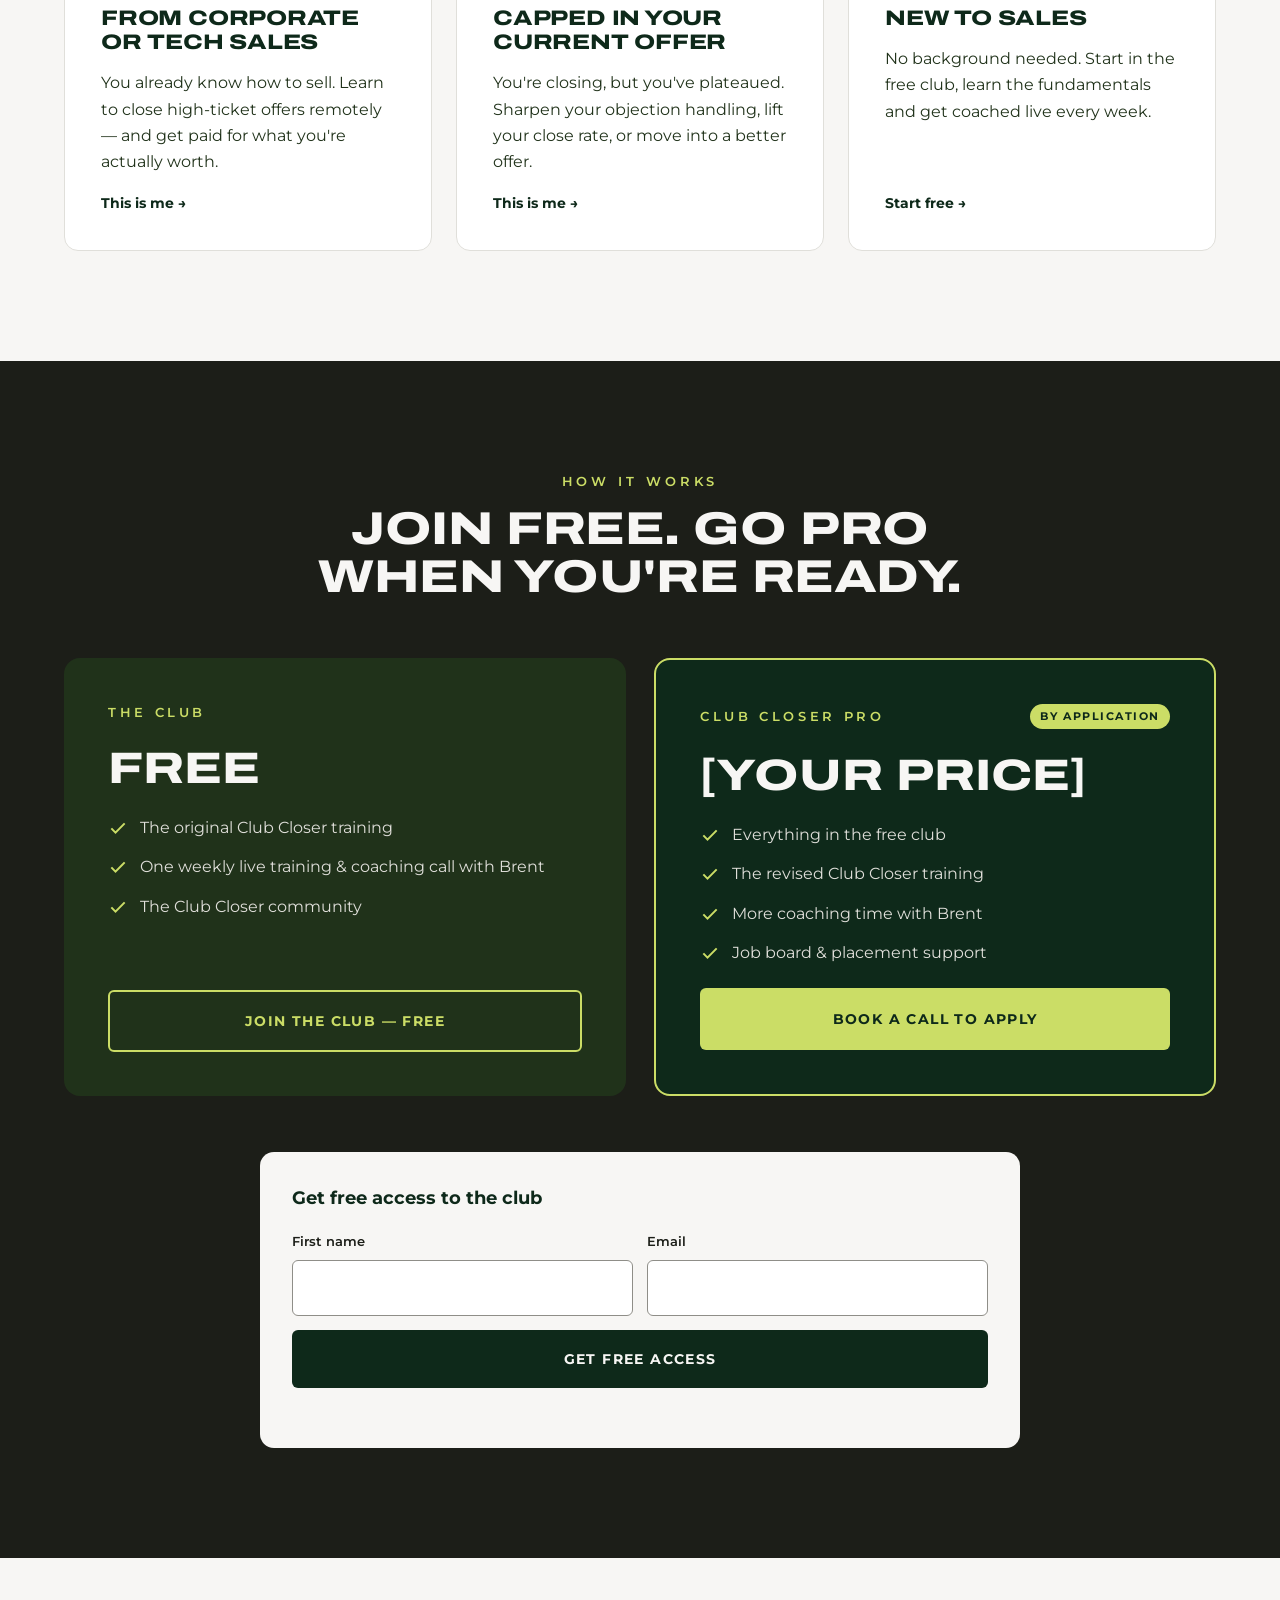
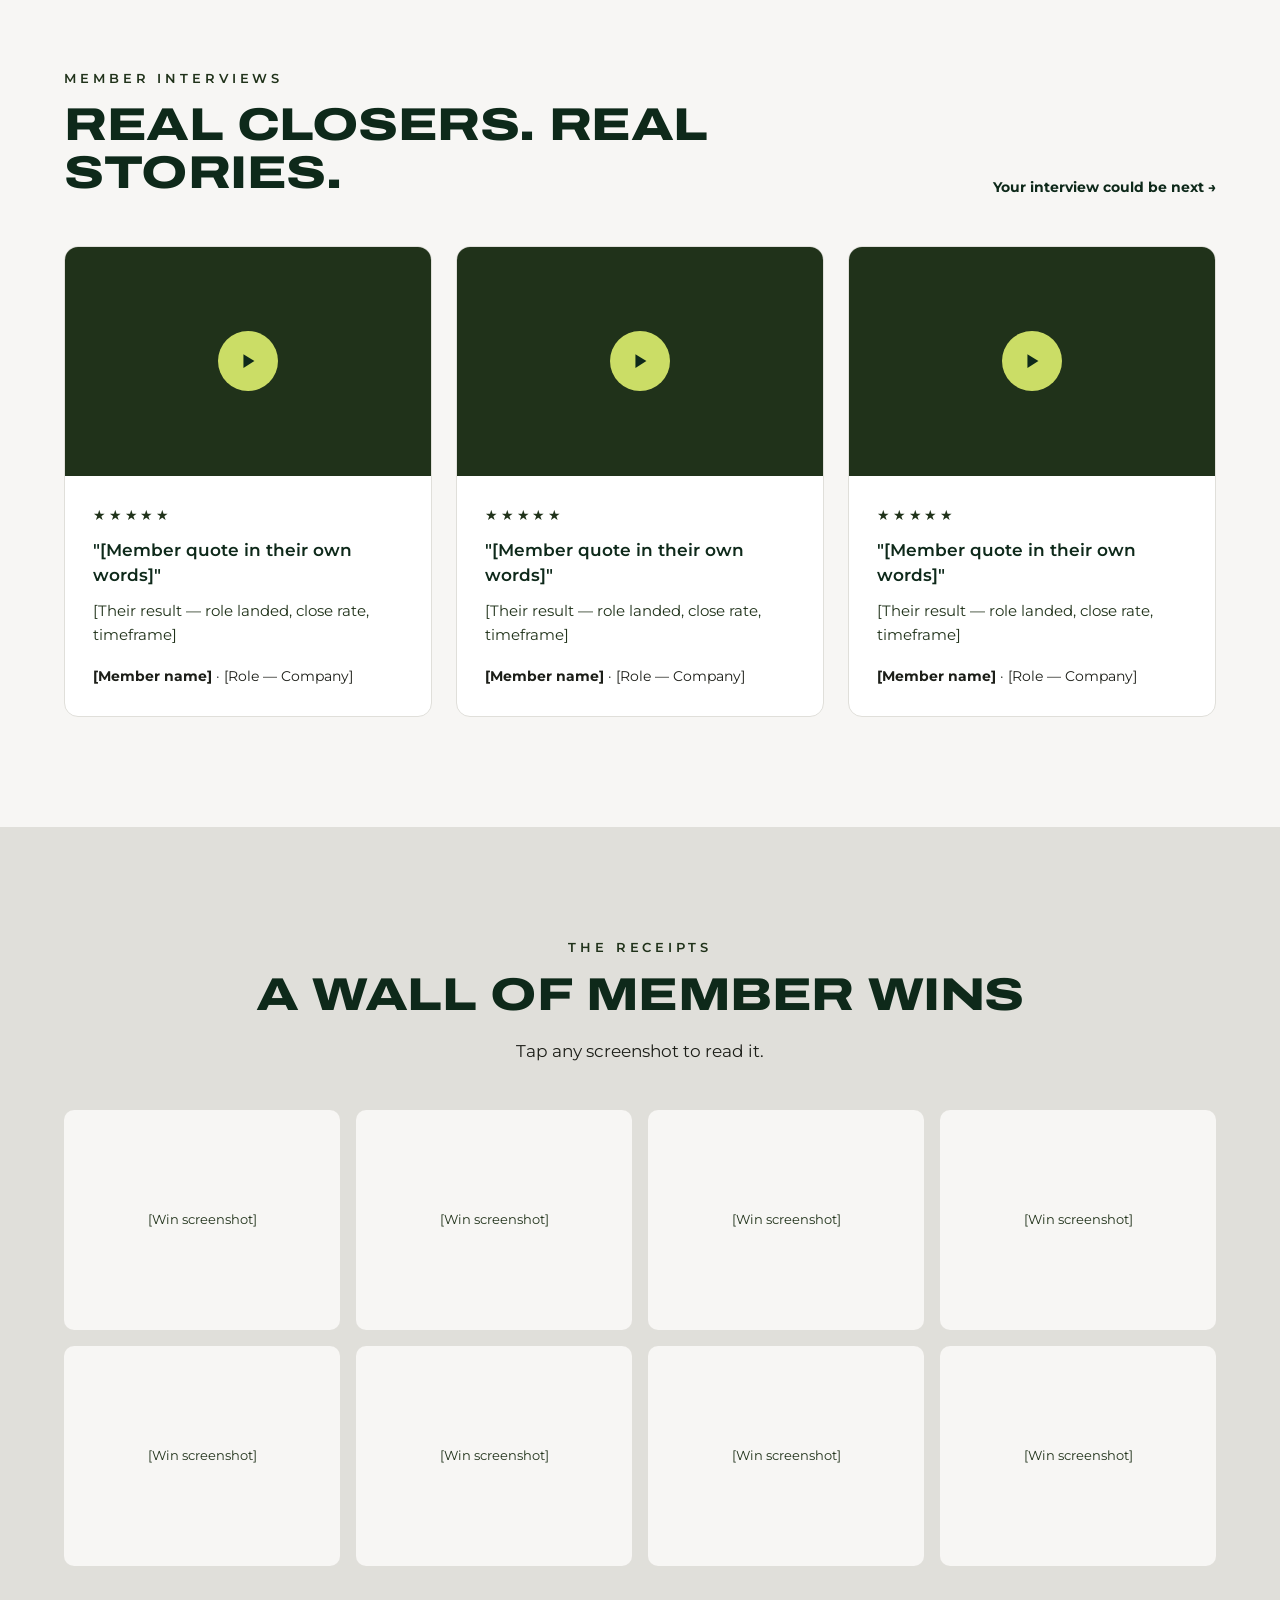
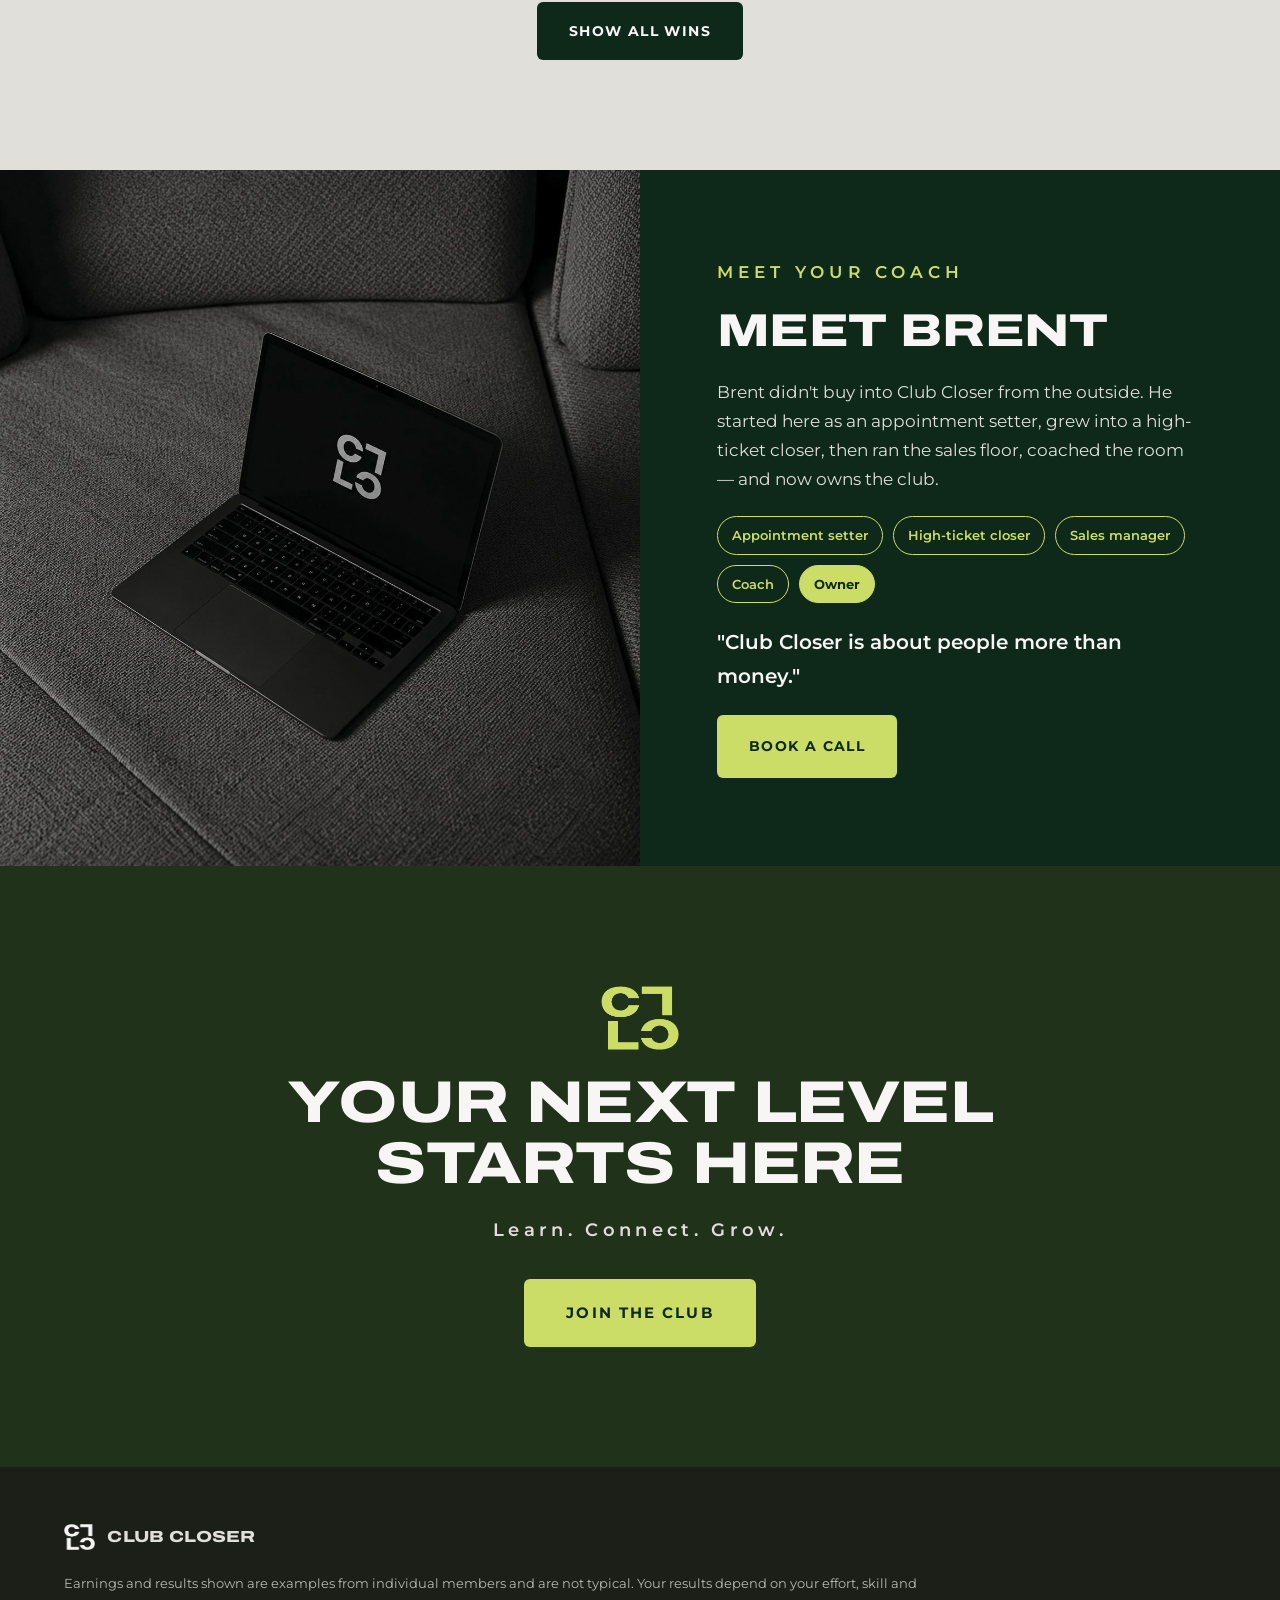
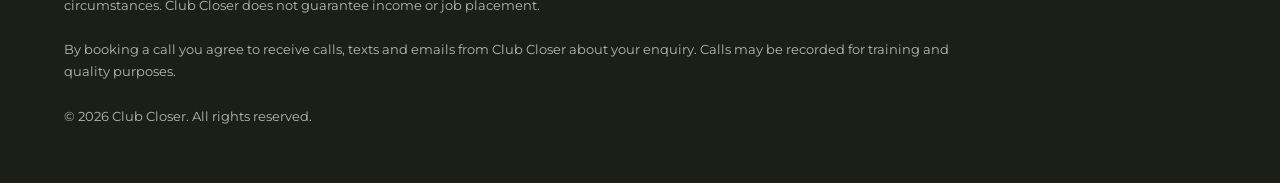
==== commit 5bf32a38: "Hero headline: Turn The One Skill You Already Have Into A Six-Figure Remote Income Co-Authored-By: C" ====
--- a/index.html
+++ b/index.html
@@ -40,7 +40,7 @@
     </nav>
     <div class="hero-body">
       <p class="eyebrow lime">Remote Sales Transformation</p>
-      <h1 class="display hero-title">How Sales Reps Are Turning The Skill They Already Have Into A Six-Figure Remote Income</h1>
+      <h1 class="display hero-title">Turn The One Skill You Already Have Into A Six-Figure Remote Income</h1>
       <p class="hero-sub">Is your income capped, are you stuck in one location, and are you burnt out? Watch this short video first, then book a free call to see if remote high-ticket closing is right for you.</p>
       <div class="hero-ctas">
         <a class="btn btn-lime" href="#video">Watch The Video →</a>
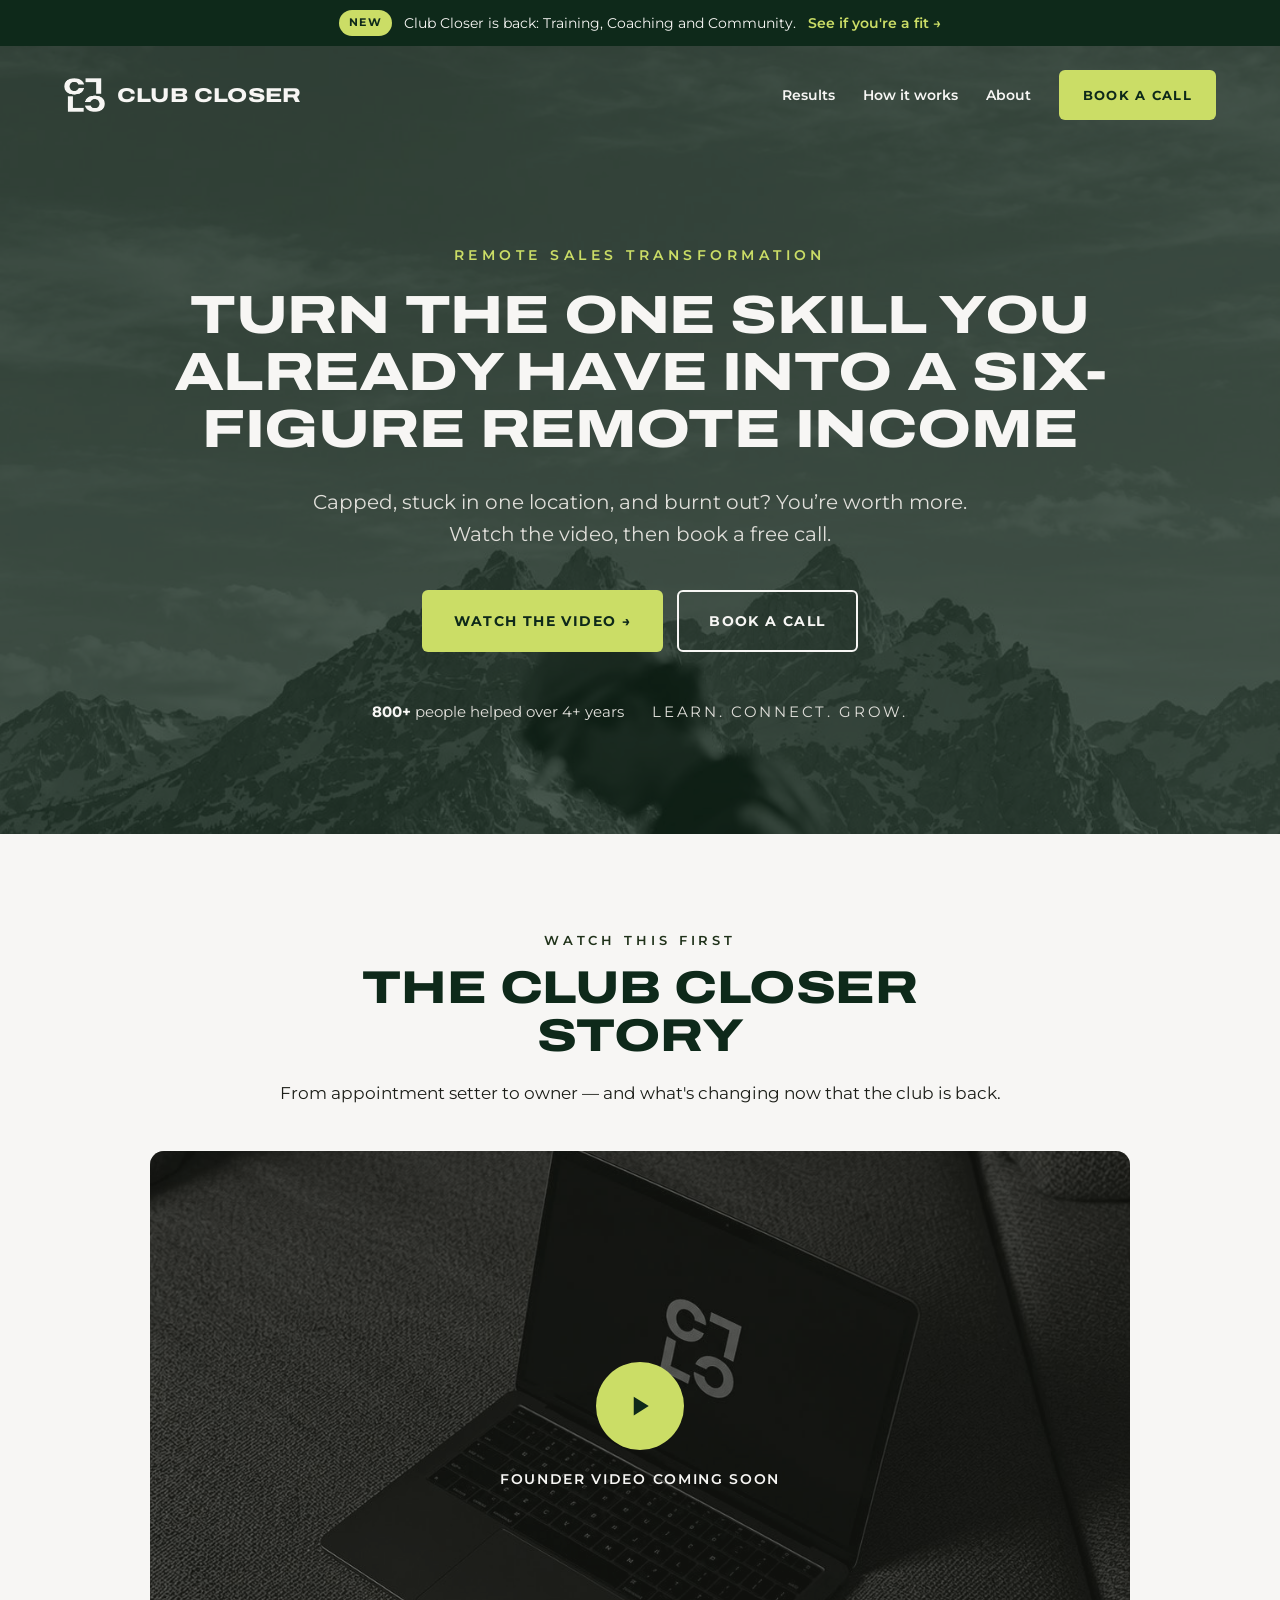
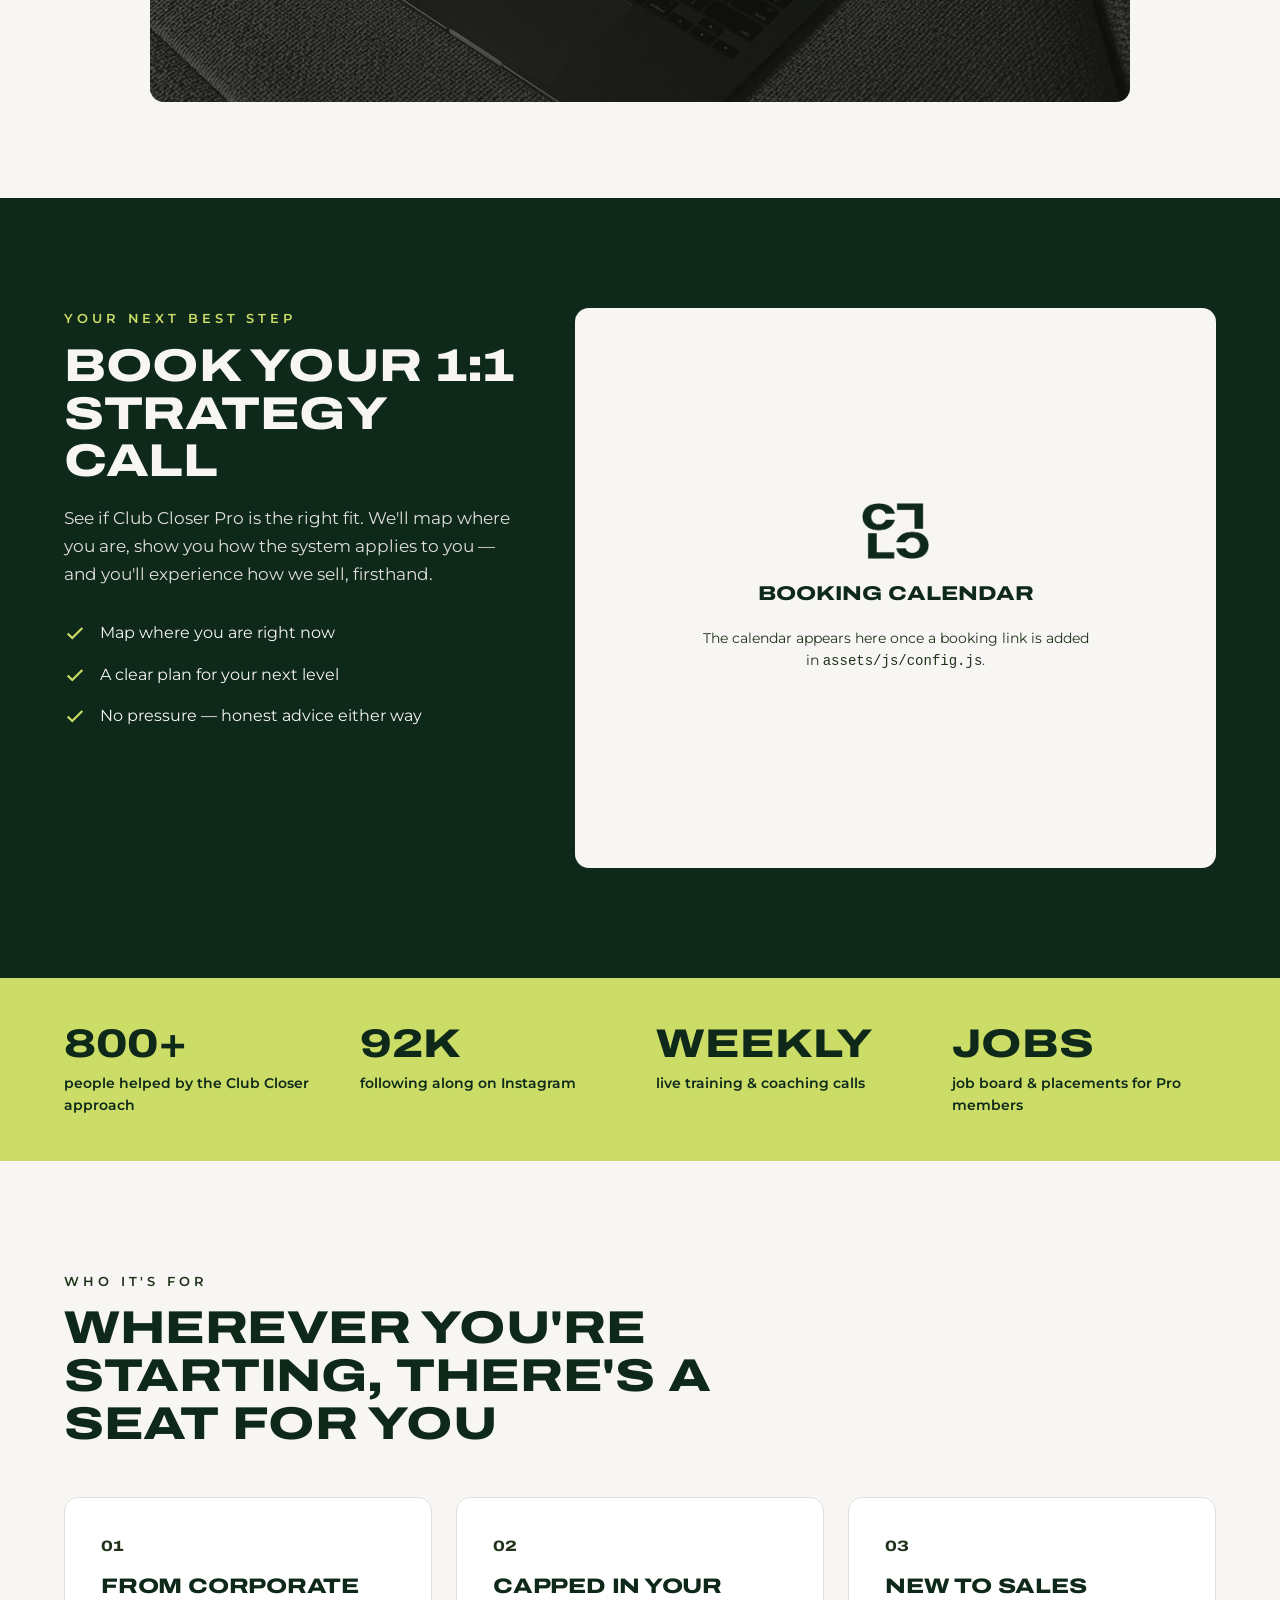
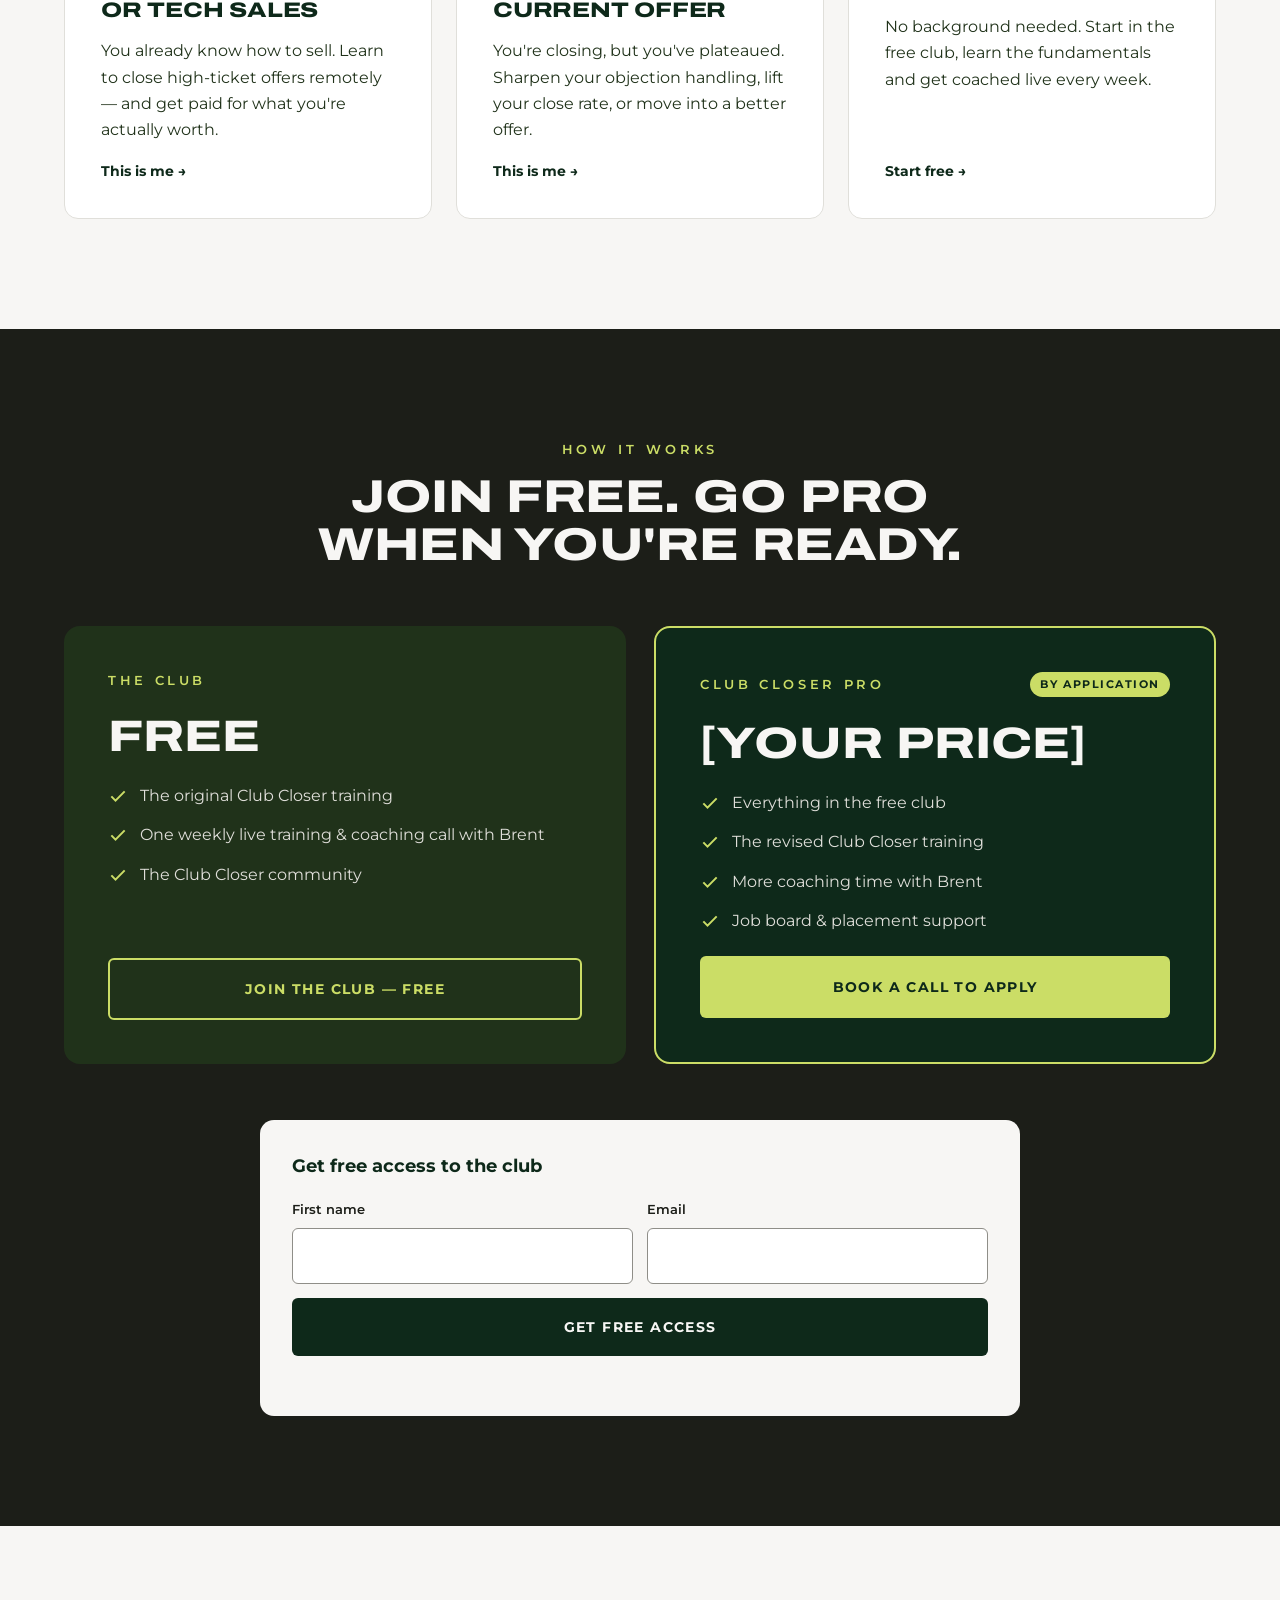
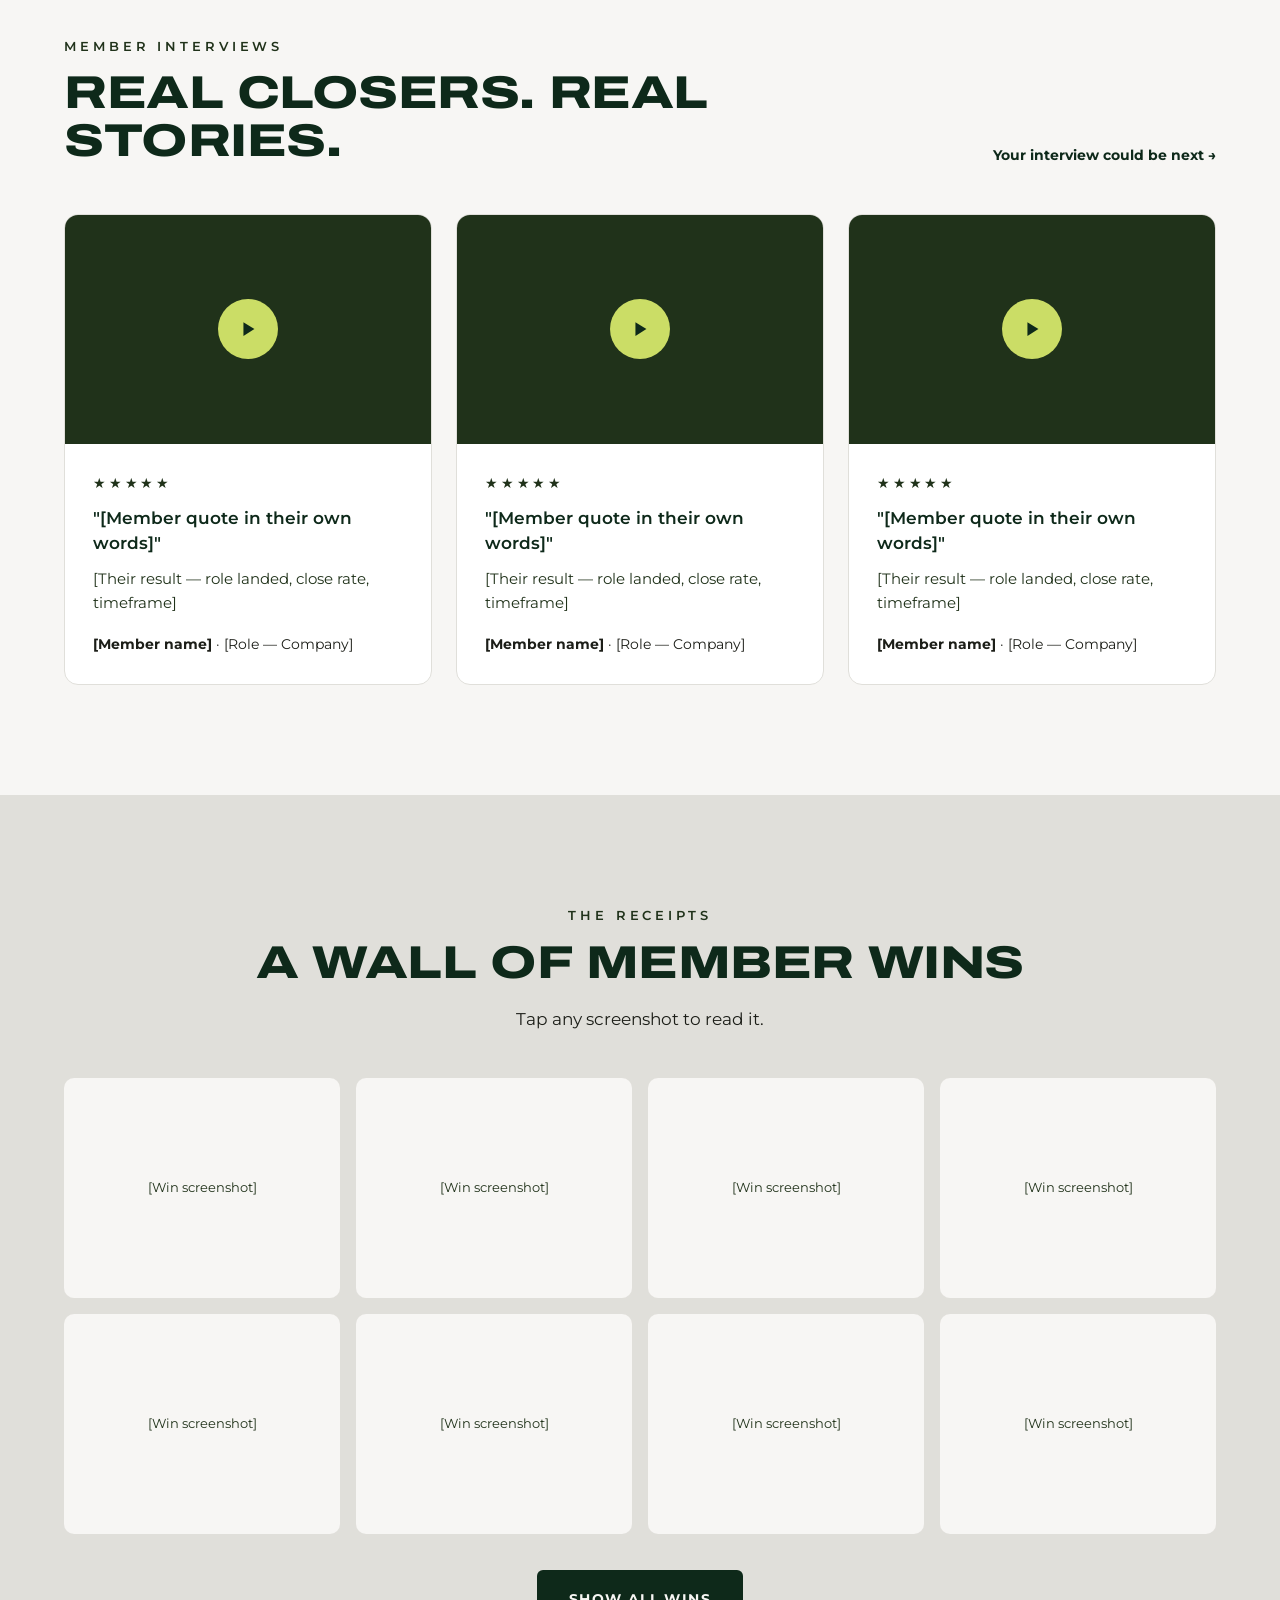
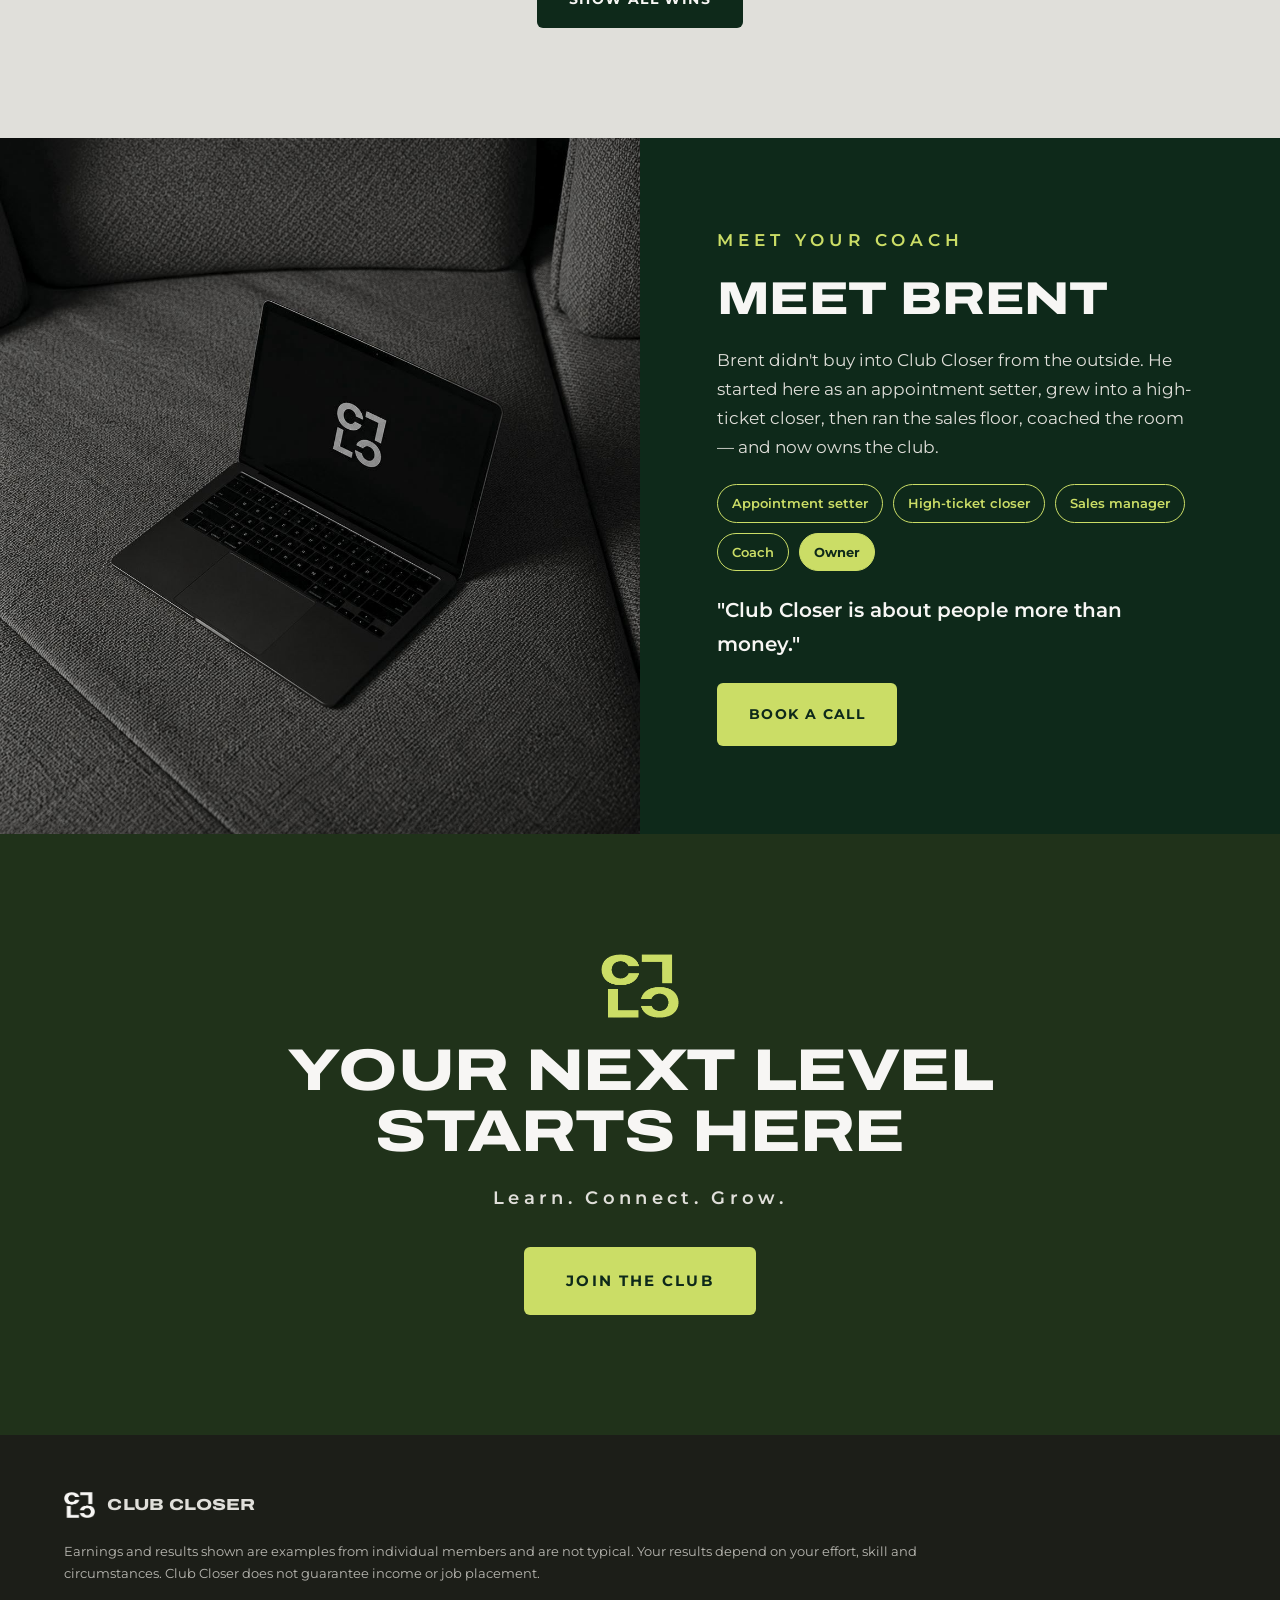
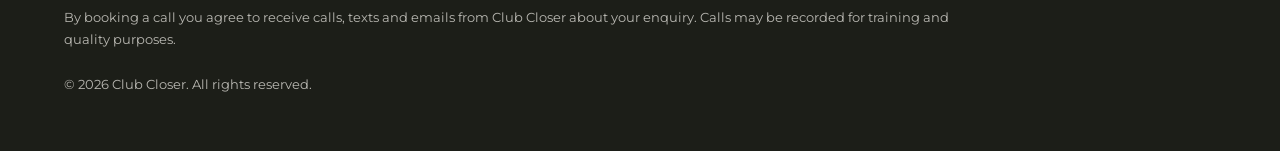
==== commit a5782979: "Hero: shorter subhead, Book a Call button, 800+ people helped over 4+ years Co-Authored-By: Claude O" ====
--- a/index.html
+++ b/index.html
@@ -41,13 +41,13 @@
     <div class="hero-body">
       <p class="eyebrow lime">Remote Sales Transformation</p>
       <h1 class="display hero-title">Turn The One Skill You Already Have Into A Six-Figure Remote Income</h1>
-      <p class="hero-sub">Is your income capped, are you stuck in one location, and are you burnt out? Watch this short video first, then book a free call to see if remote high-ticket closing is right for you.</p>
+      <p class="hero-sub">Capped, stuck in one location, and burnt out? You’re worth more. Watch the video, then book a free call.</p>
       <div class="hero-ctas">
         <a class="btn btn-lime" href="#video">Watch The Video →</a>
-        <a class="btn btn-outline-light" href="#book">Book a strategy call</a>
+        <a class="btn btn-outline-light" href="#book">Book a Call</a>
       </div>
       <div class="hero-proof">
-        <span><strong>800+</strong> people helped</span>
+        <span><strong>800+</strong> people helped over 4+ years</span>
         <span class="tracked">LEARN. CONNECT. GROW.</span>
       </div>
     </div>
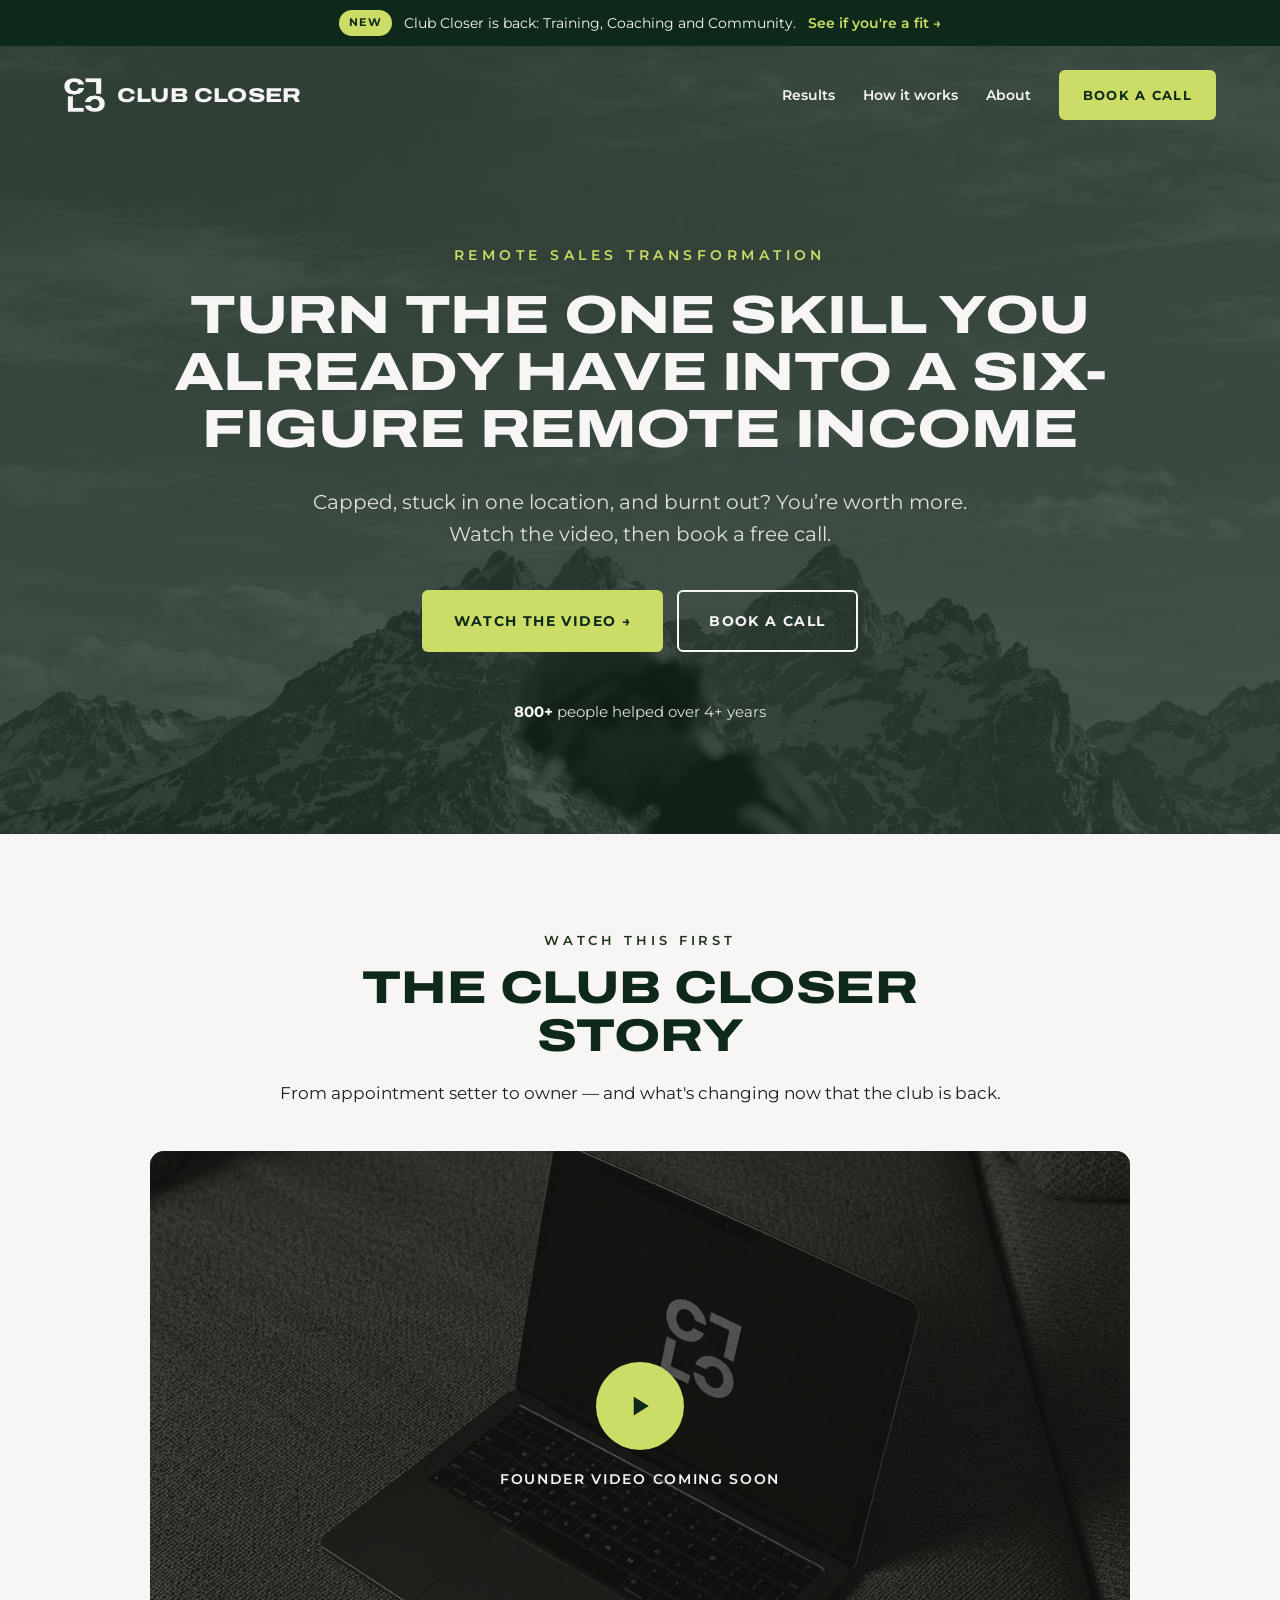
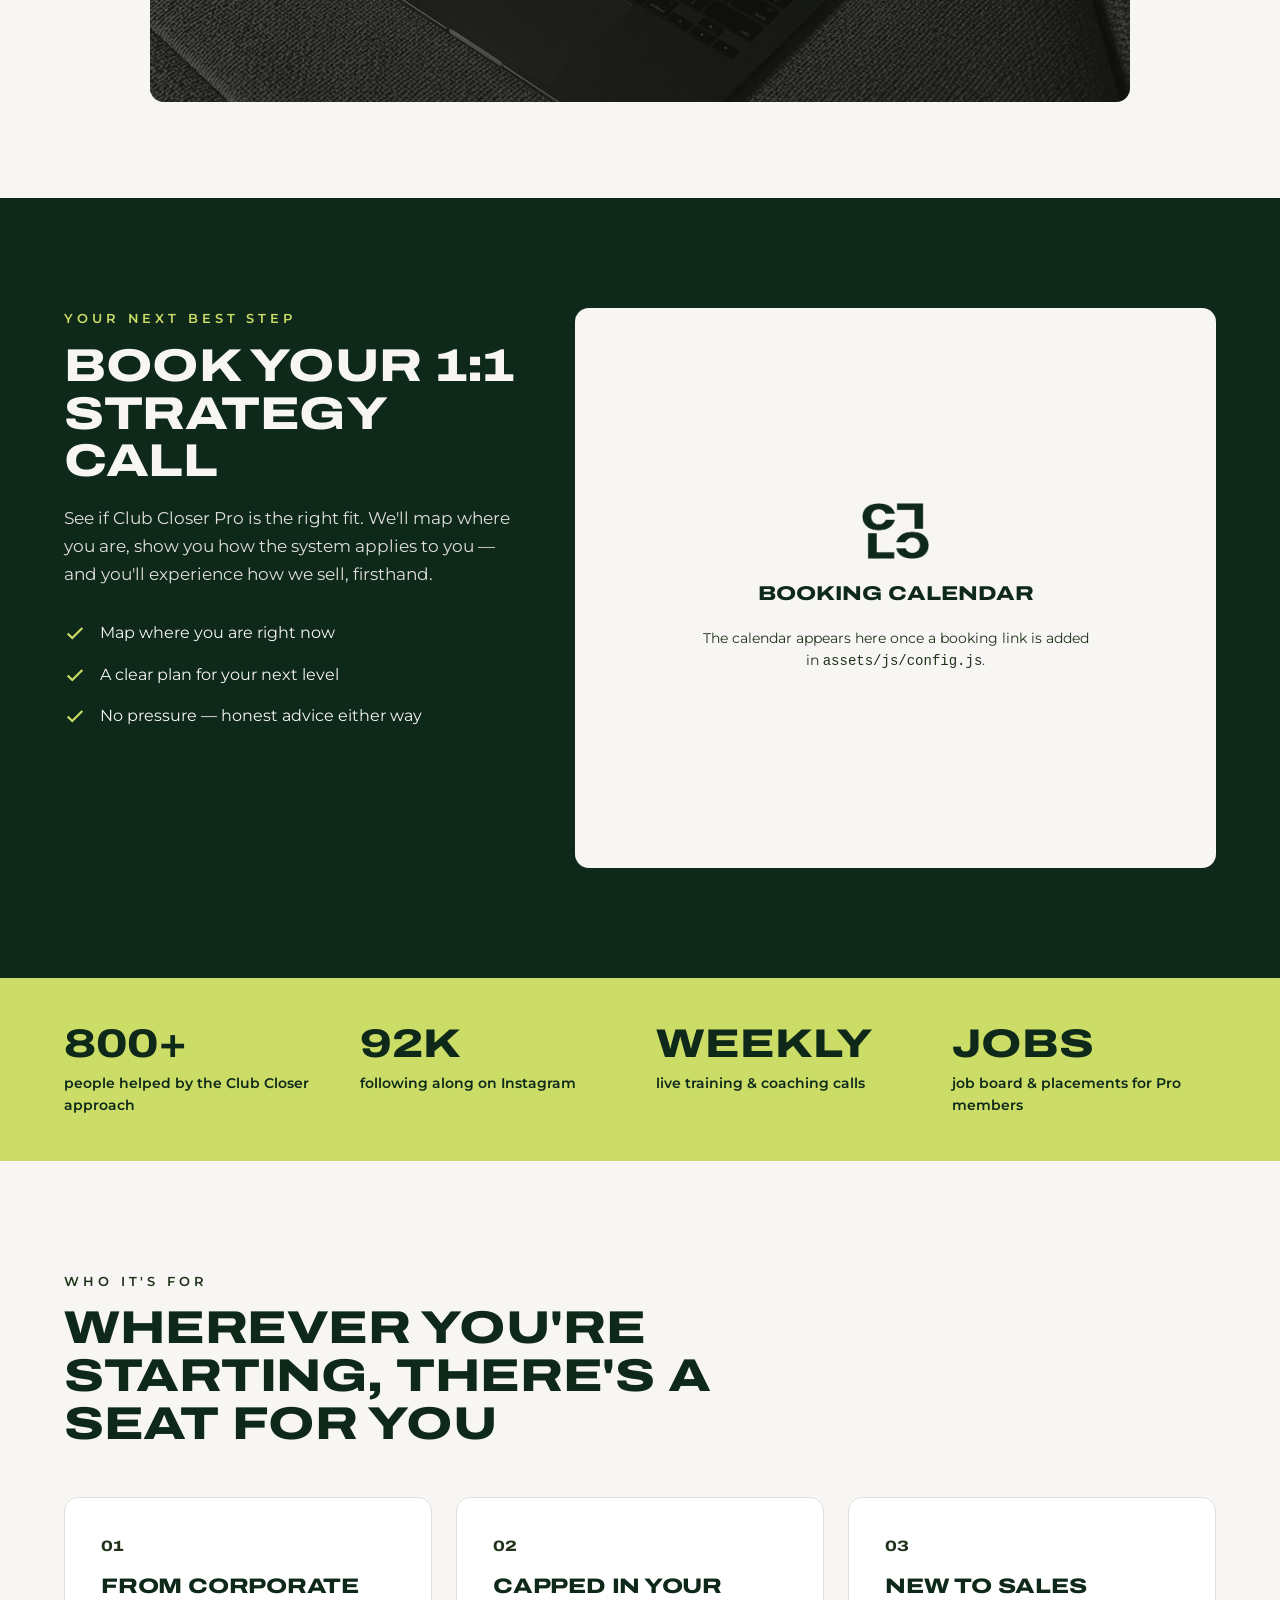
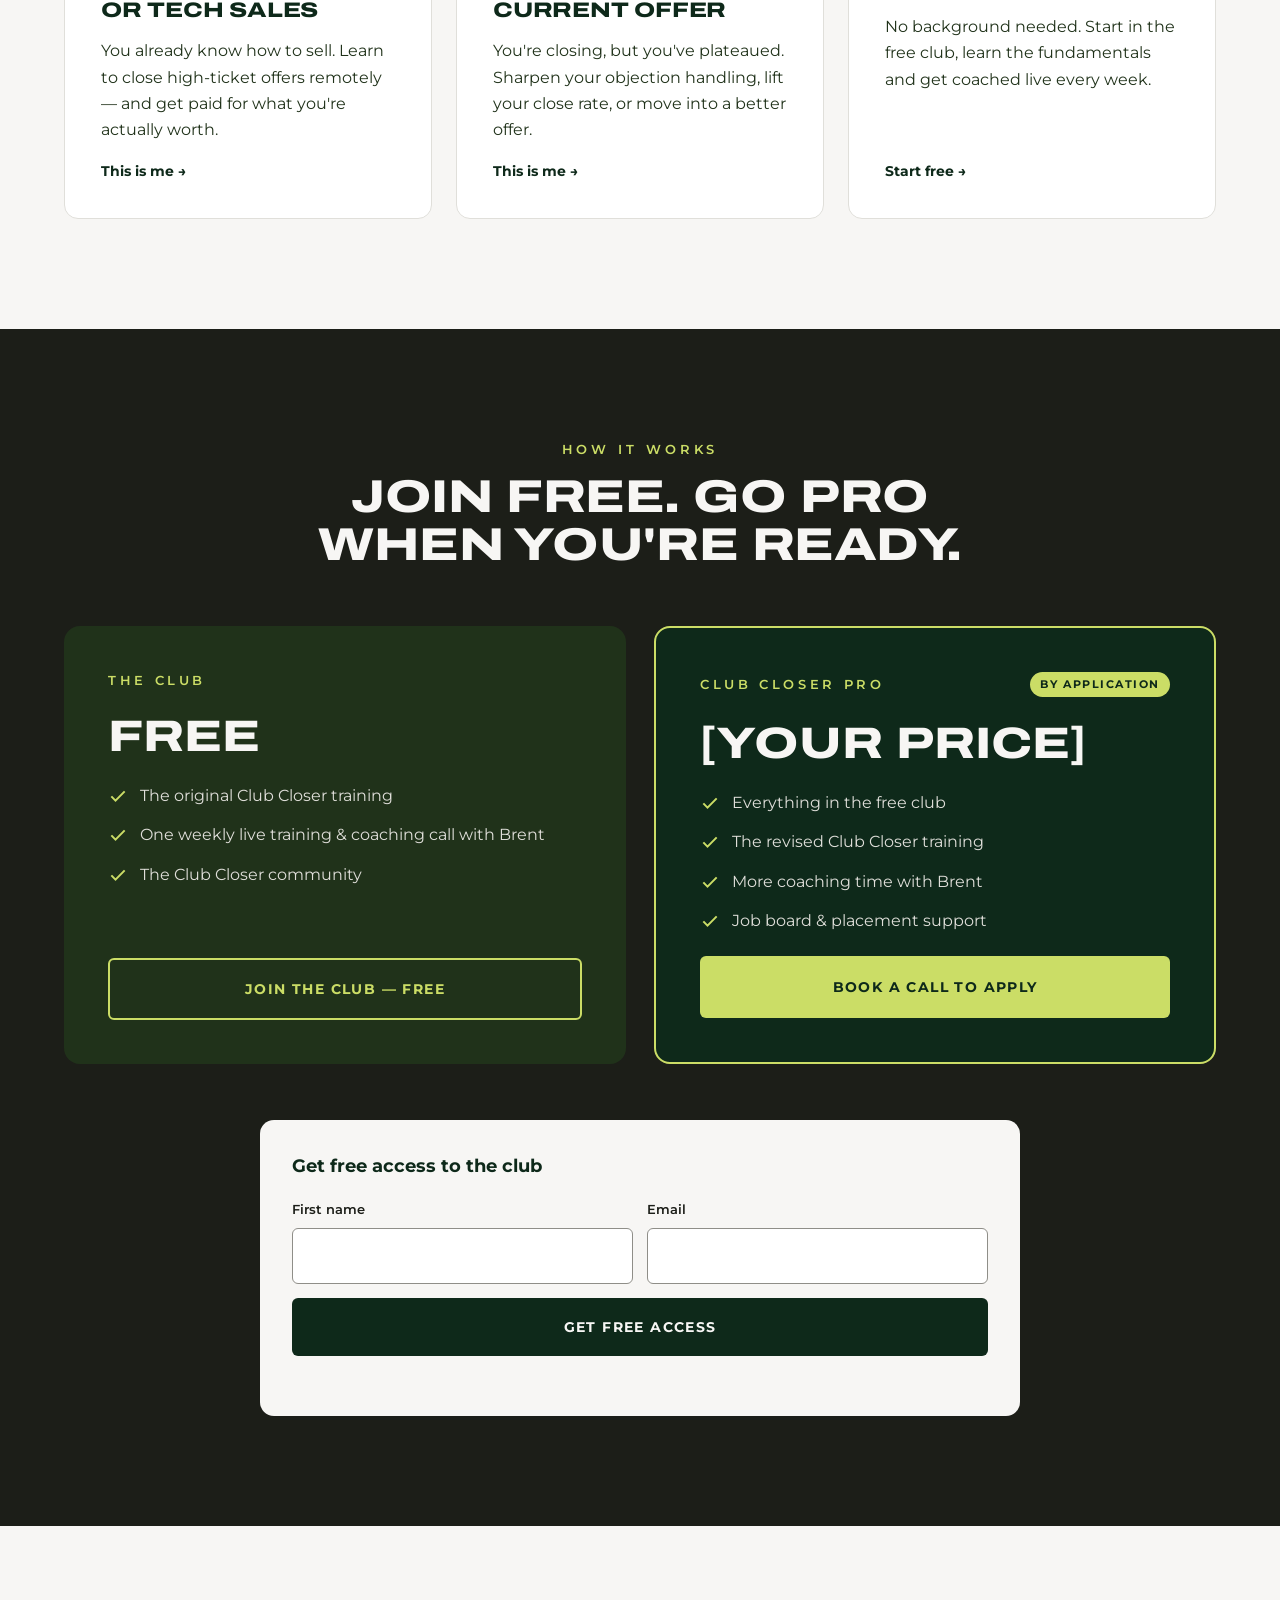
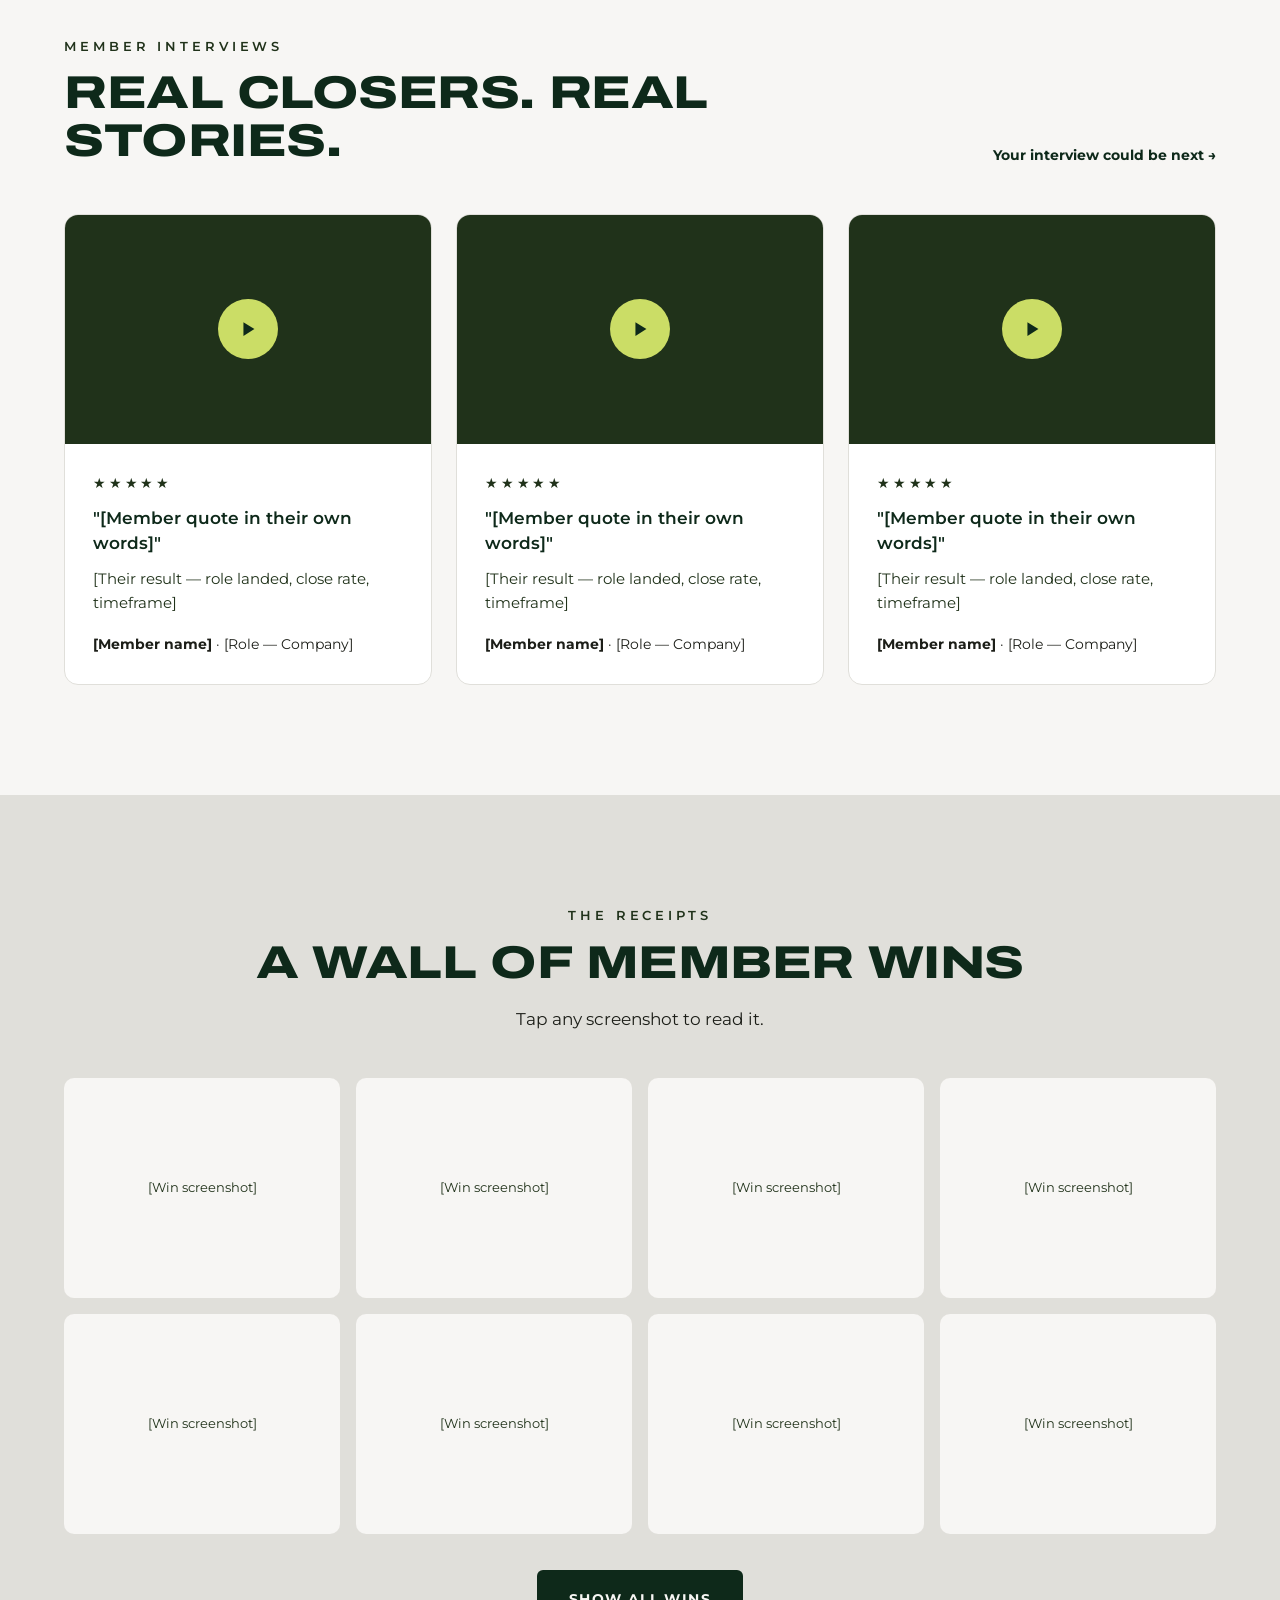
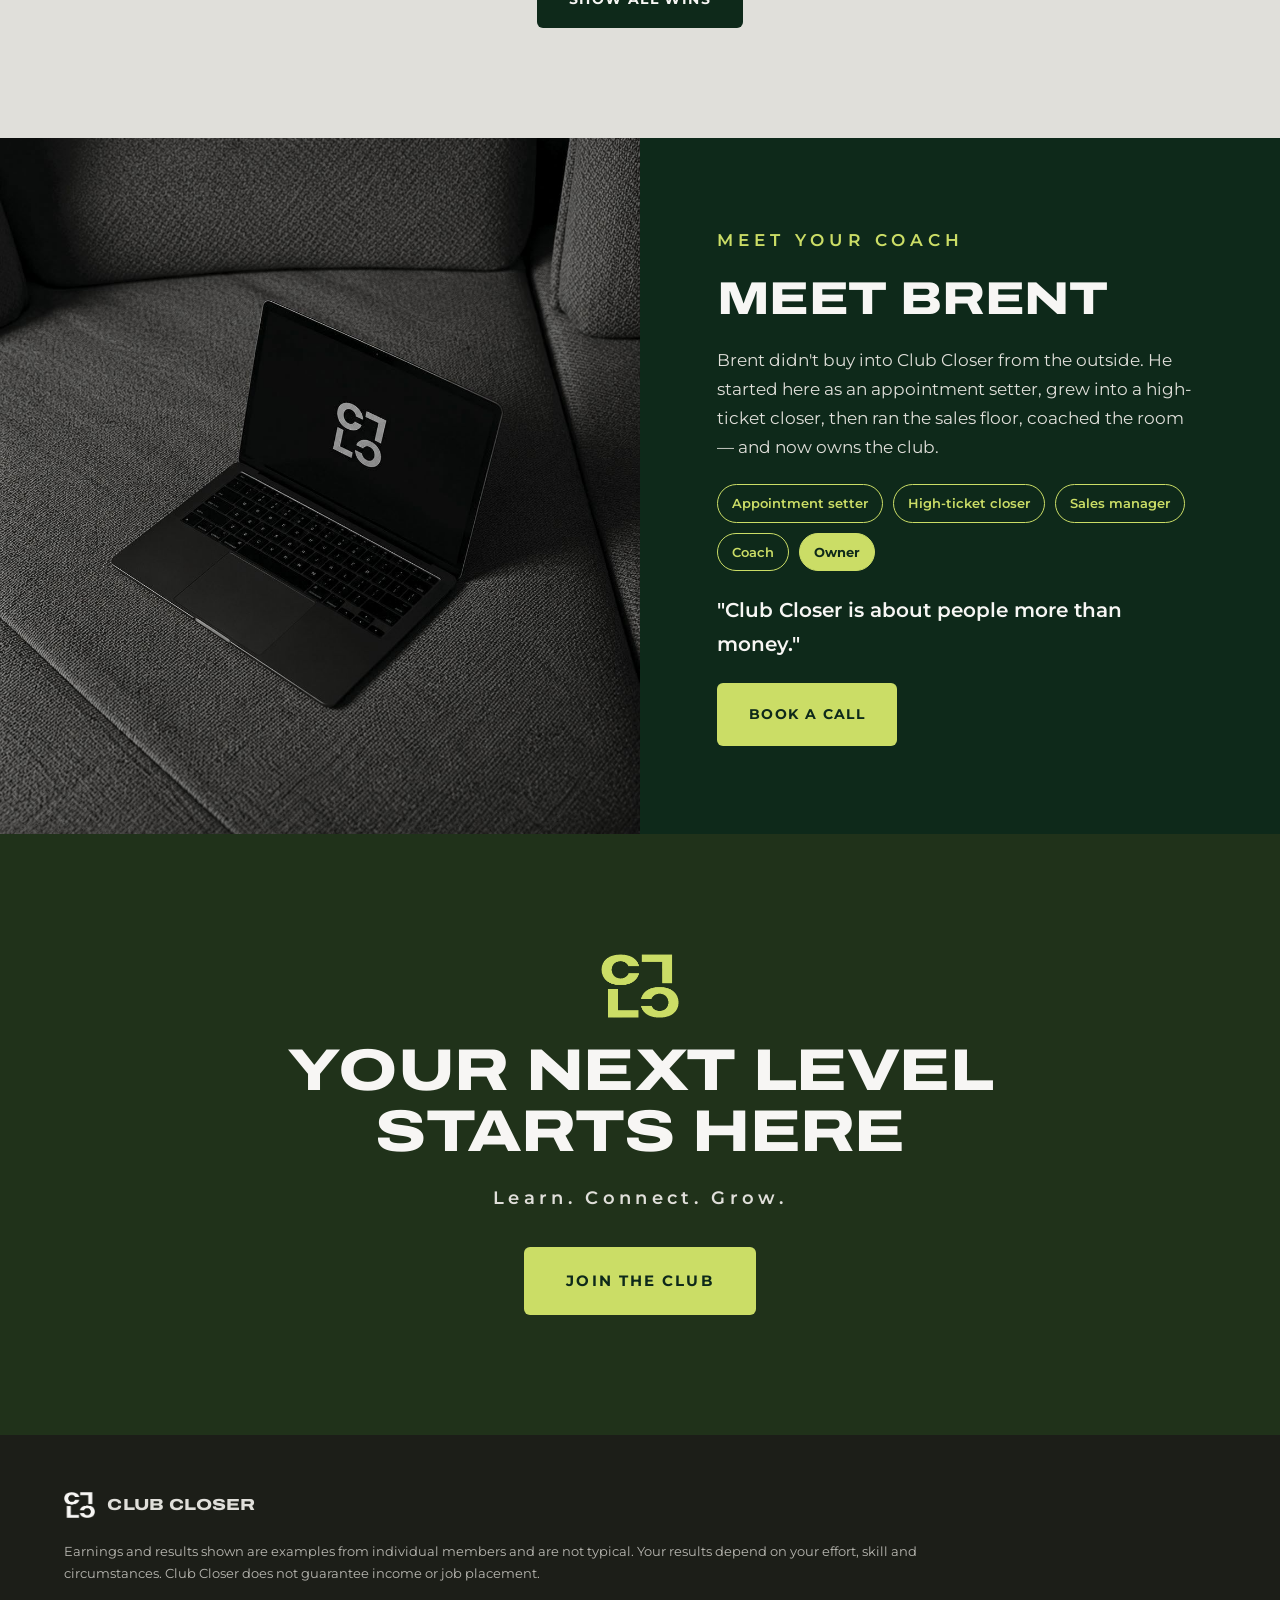
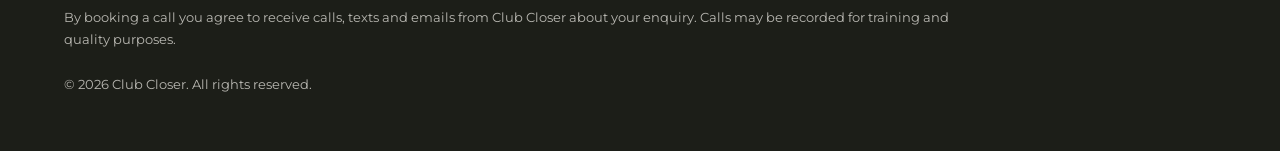
==== commit 0137b8ee: "Hero: remove Learn. Connect. Grow. line Co-Authored-By: Claude Opus 5.5 <noreply@anthropic.com> Clau" ====
--- a/index.html
+++ b/index.html
@@ -48,7 +48,6 @@
       </div>
       <div class="hero-proof">
         <span><strong>800+</strong> people helped over 4+ years</span>
-        <span class="tracked">LEARN. CONNECT. GROW.</span>
       </div>
     </div>
   </div>
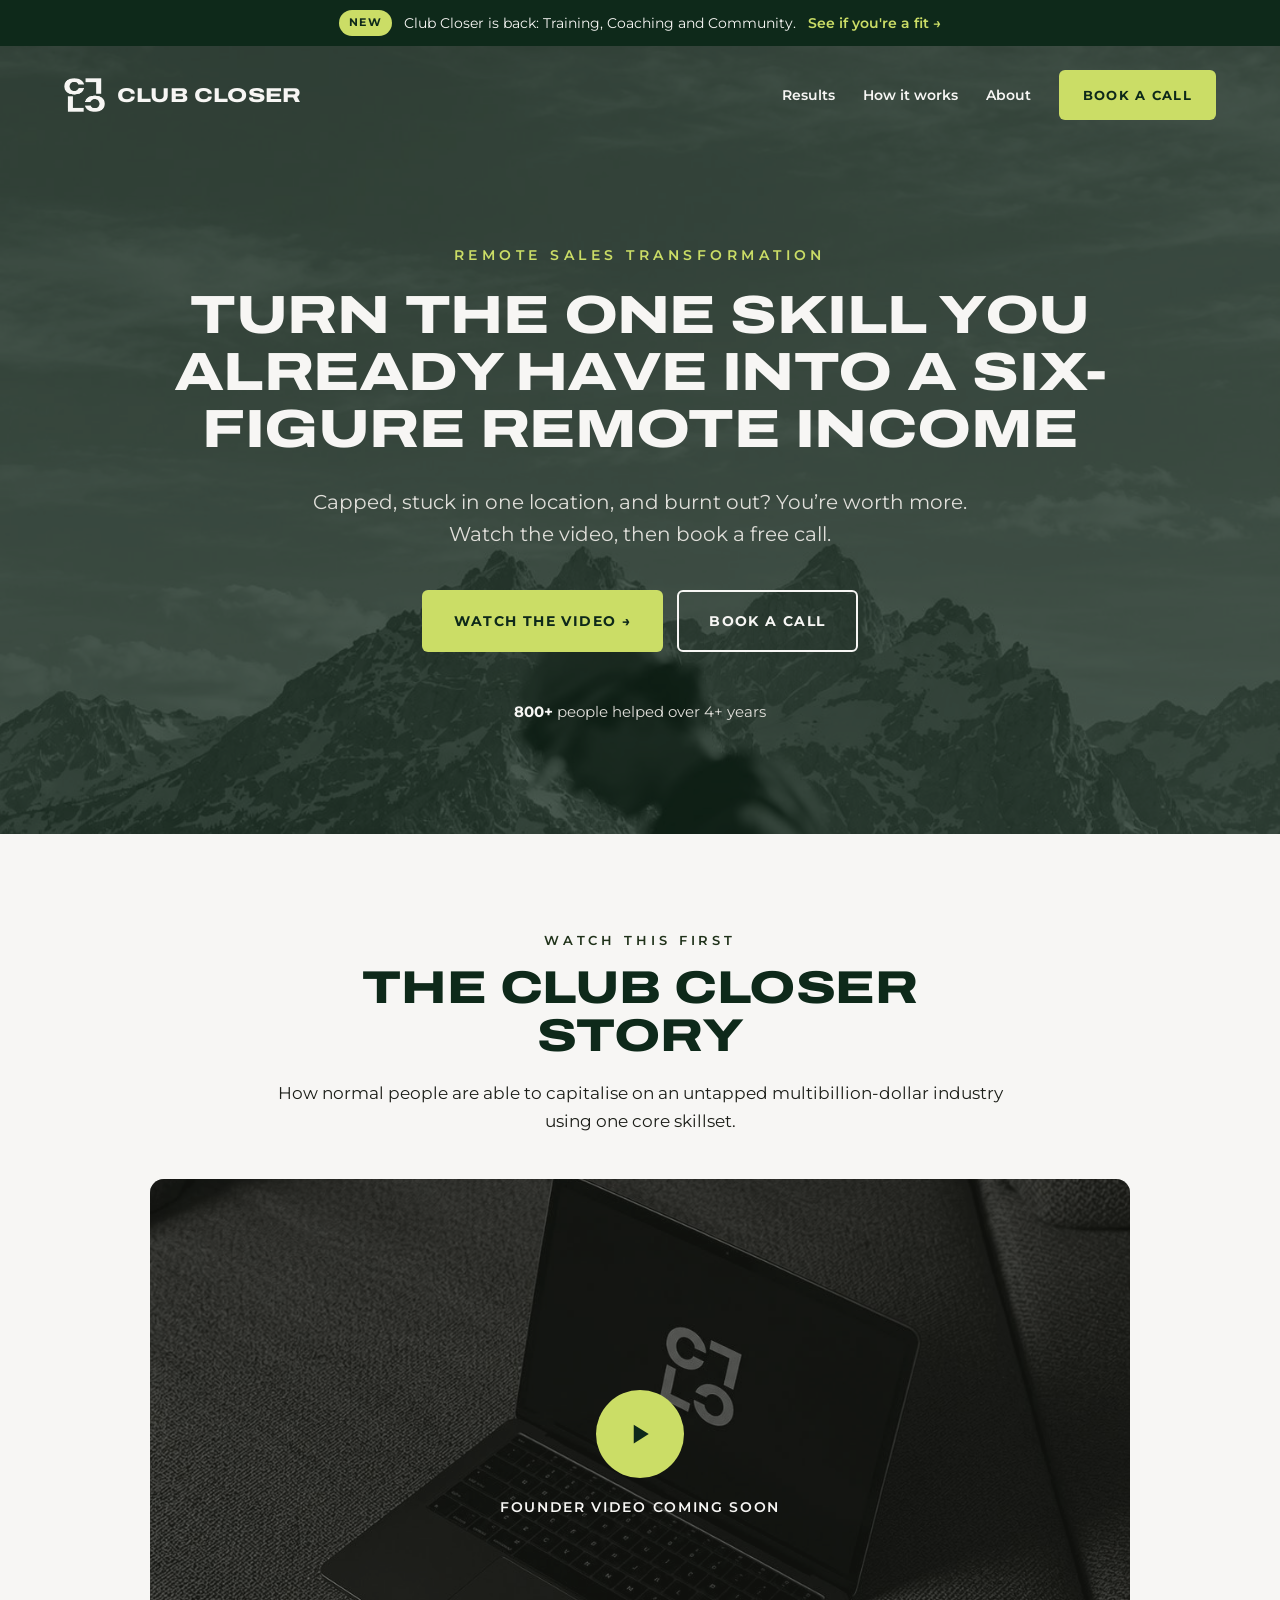
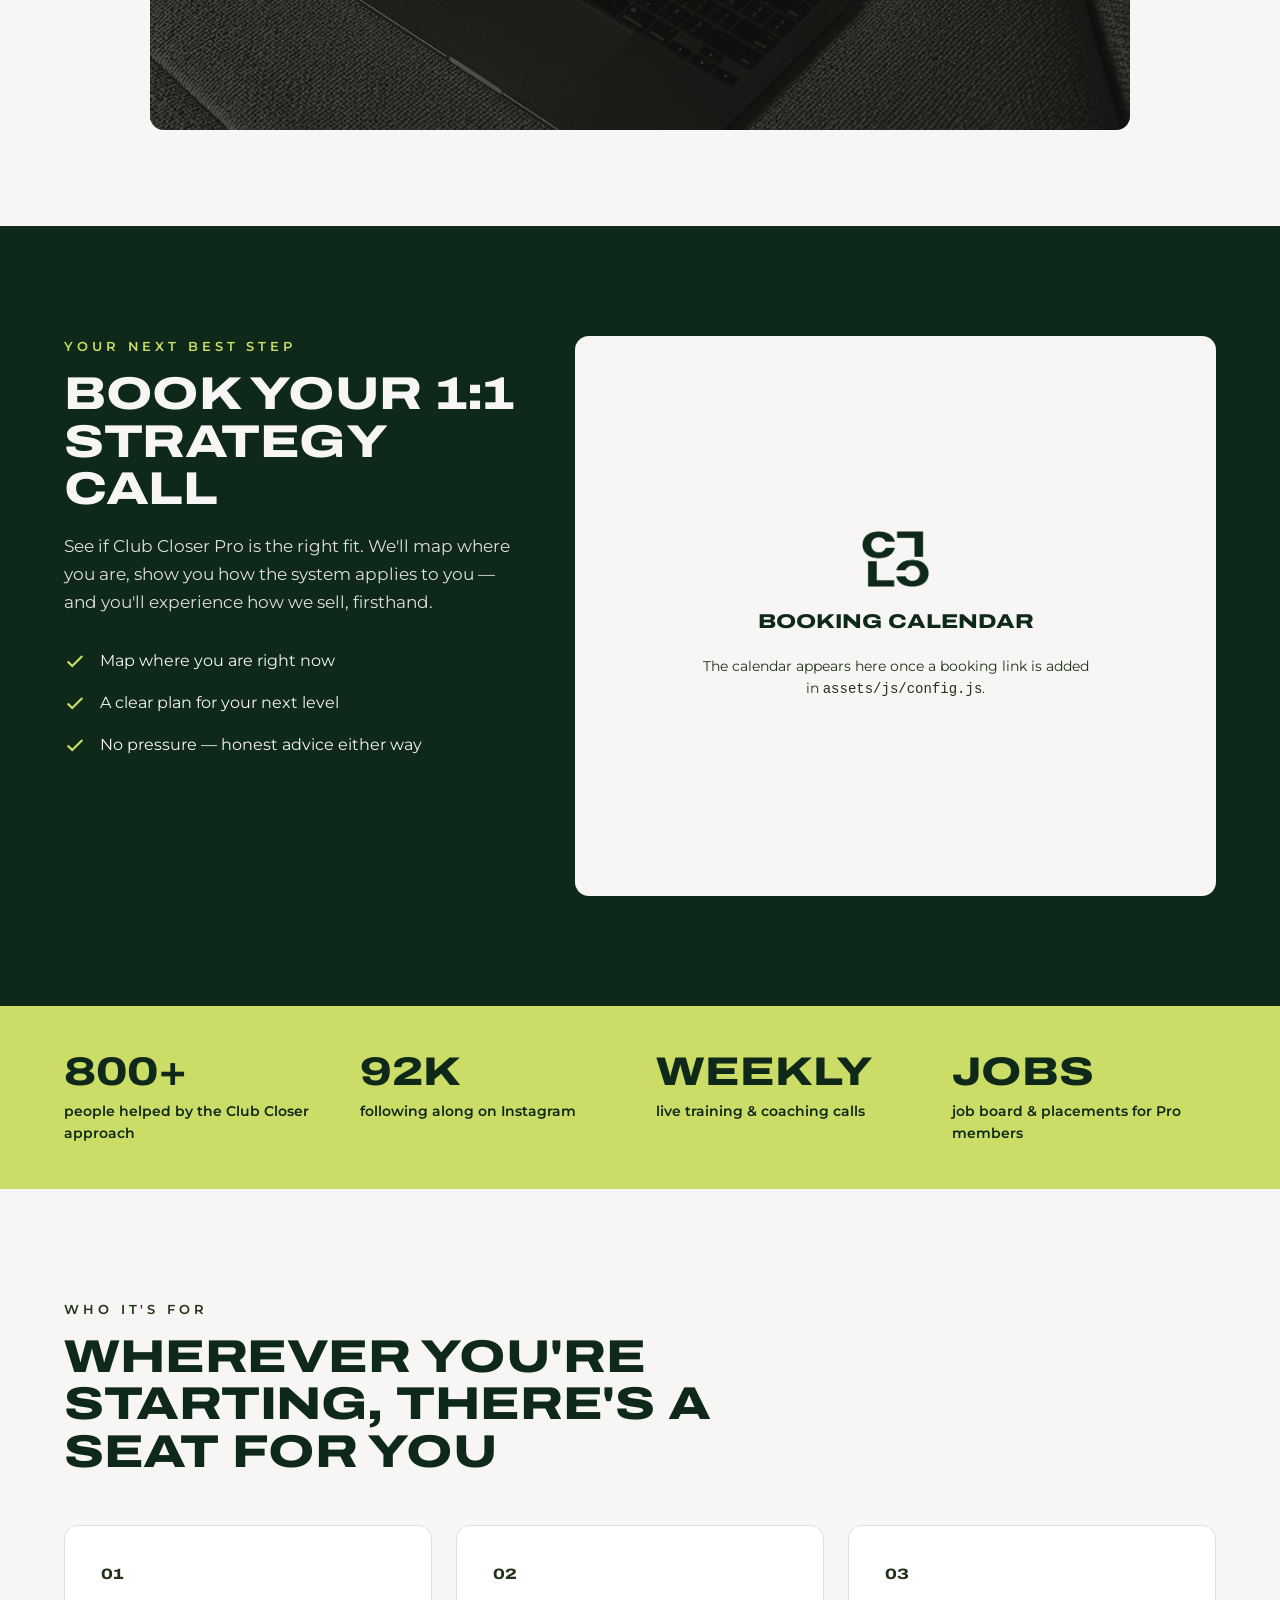
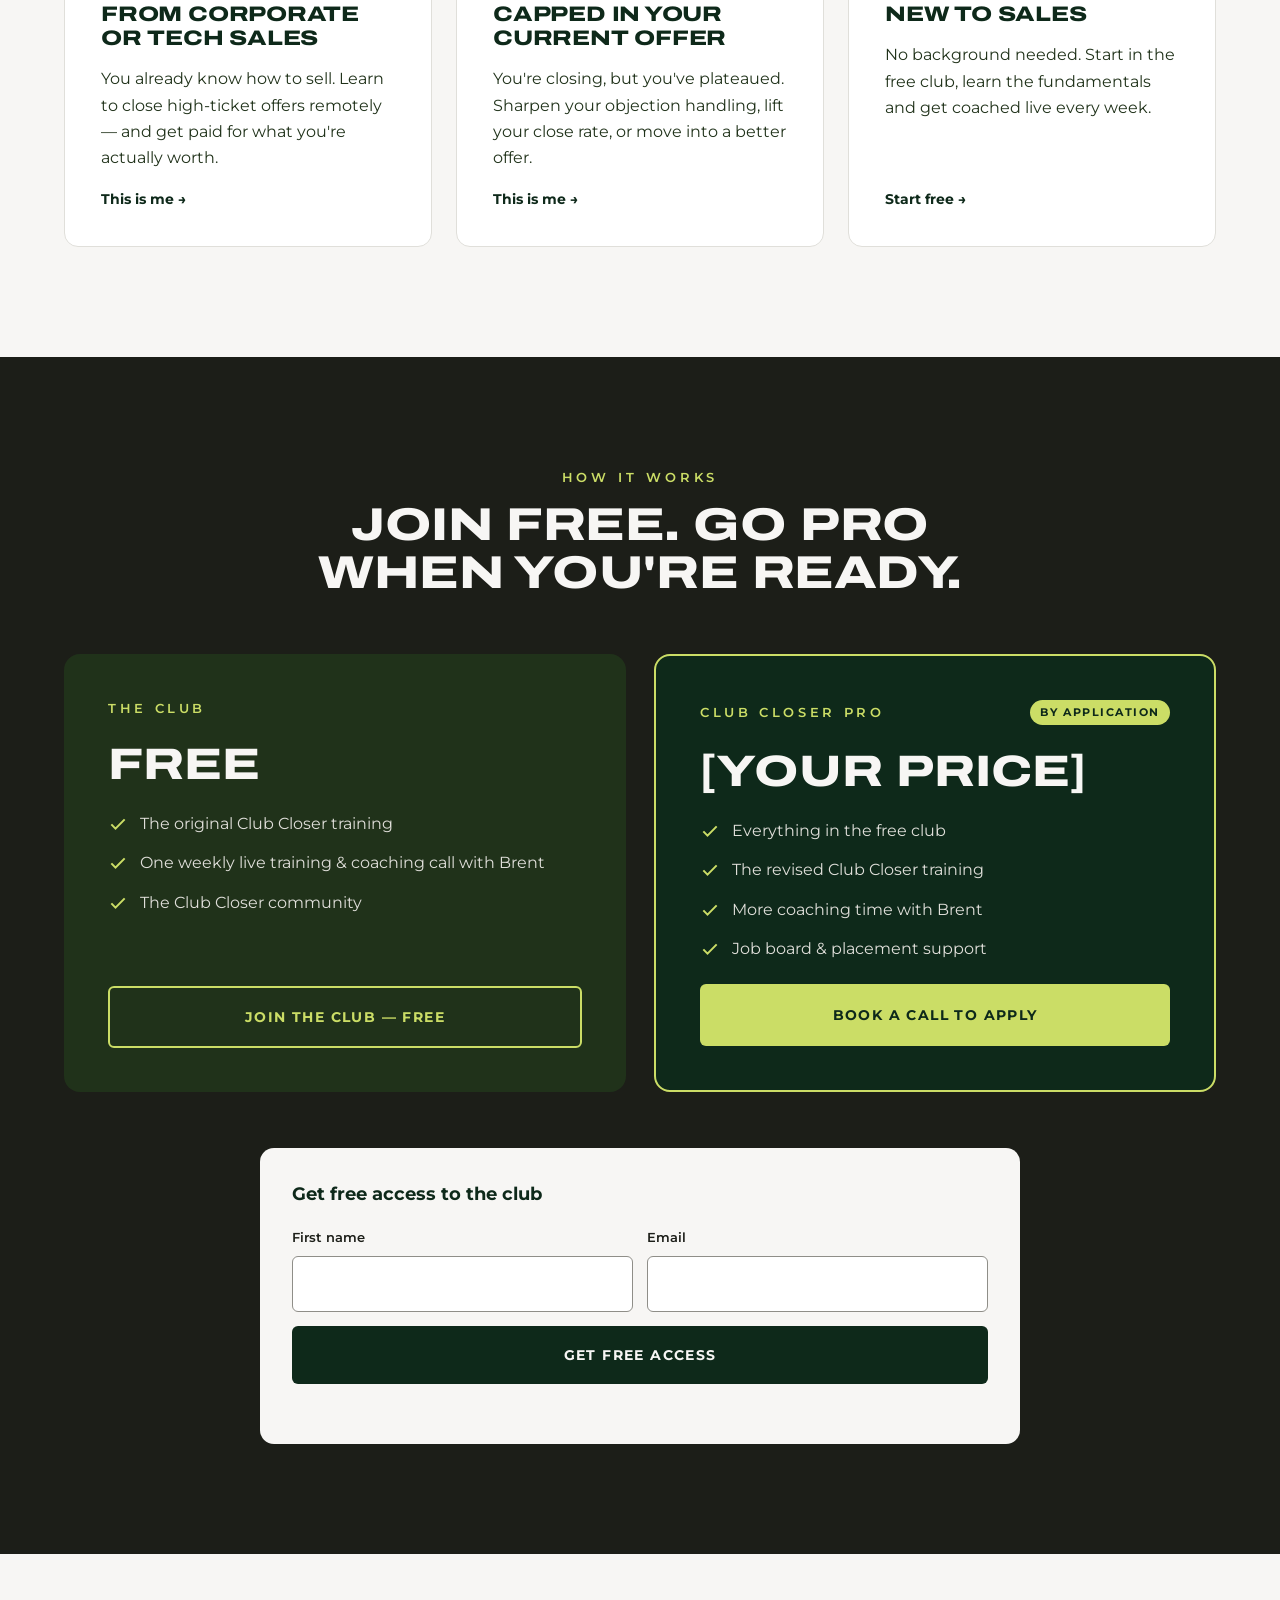
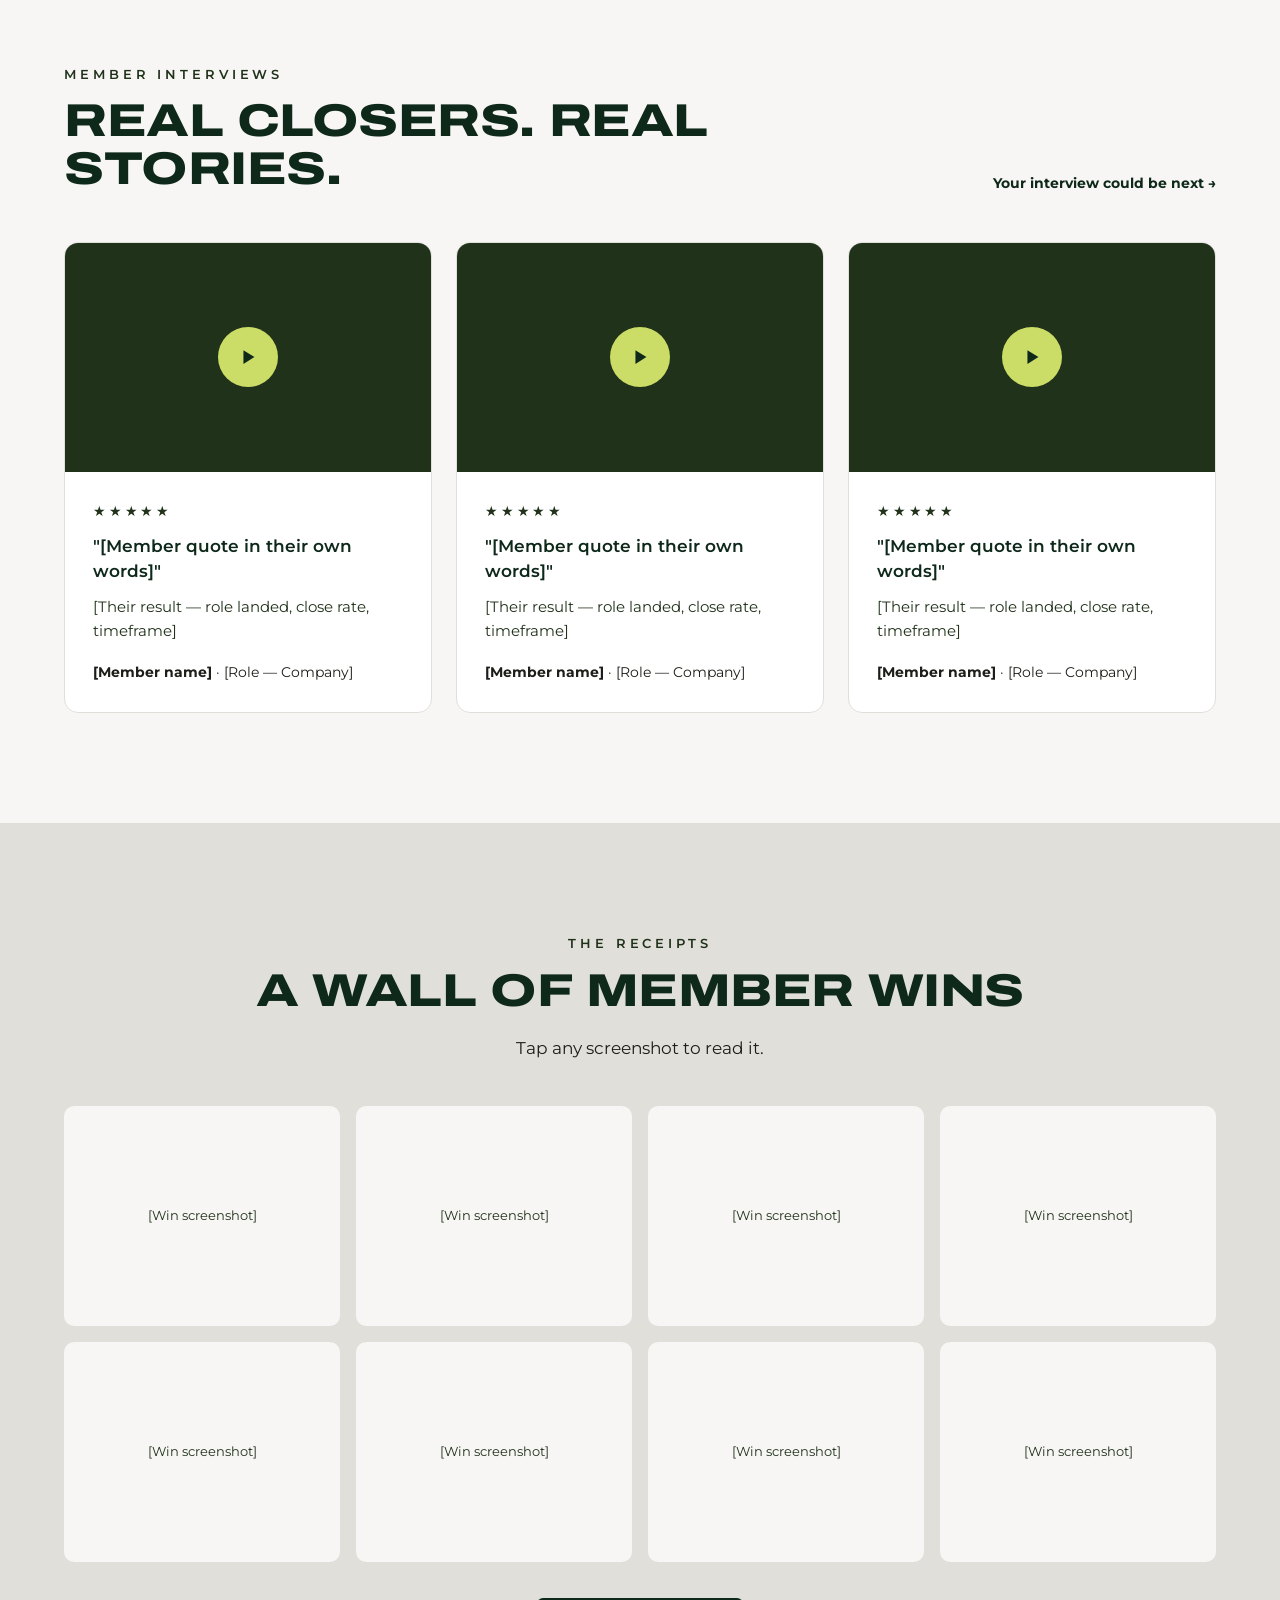
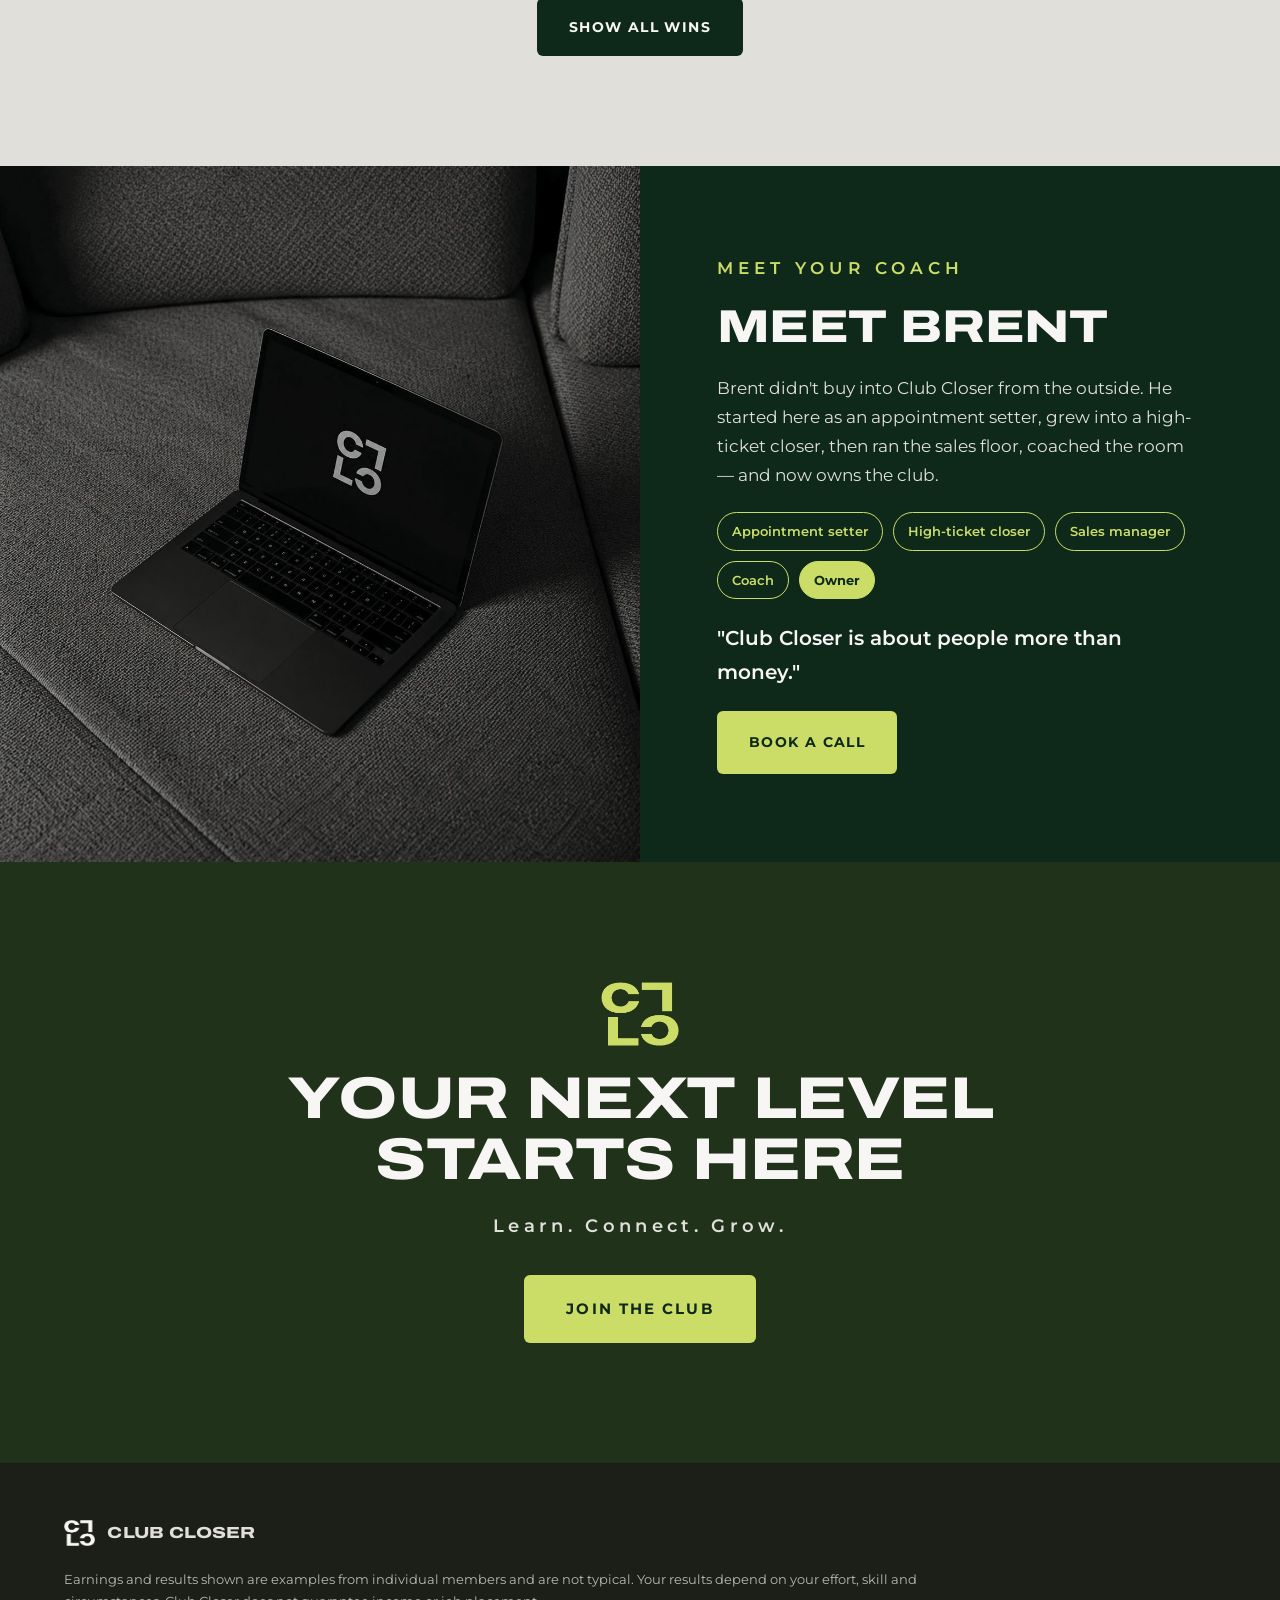
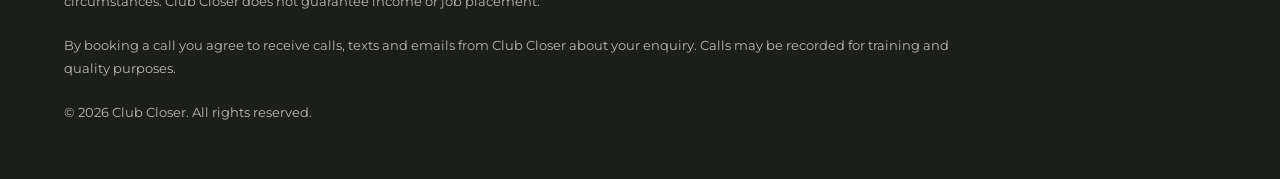
==== commit aa5f35e2: "Video section: new subheading Co-Authored-By: Claude Opus 5.5 <noreply@anthropic.com> Claude-Session" ====
--- a/index.html
+++ b/index.html
@@ -60,7 +60,7 @@
   <div class="center narrow reveal">
     <p class="eyebrow">Watch this first</p>
     <h2 class="display h2 forest">The Club Closer story</h2>
-    <p class="lead">From appointment setter to owner — and what's changing now that the club is back.</p>
+    <p class="lead">How normal people are able to capitalise on an untapped multibillion-dollar industry using one core skillset.</p>
   </div>
   <div class="video reveal" data-video-slot="founder" data-autoplay>
     <div class="video-placeholder">
